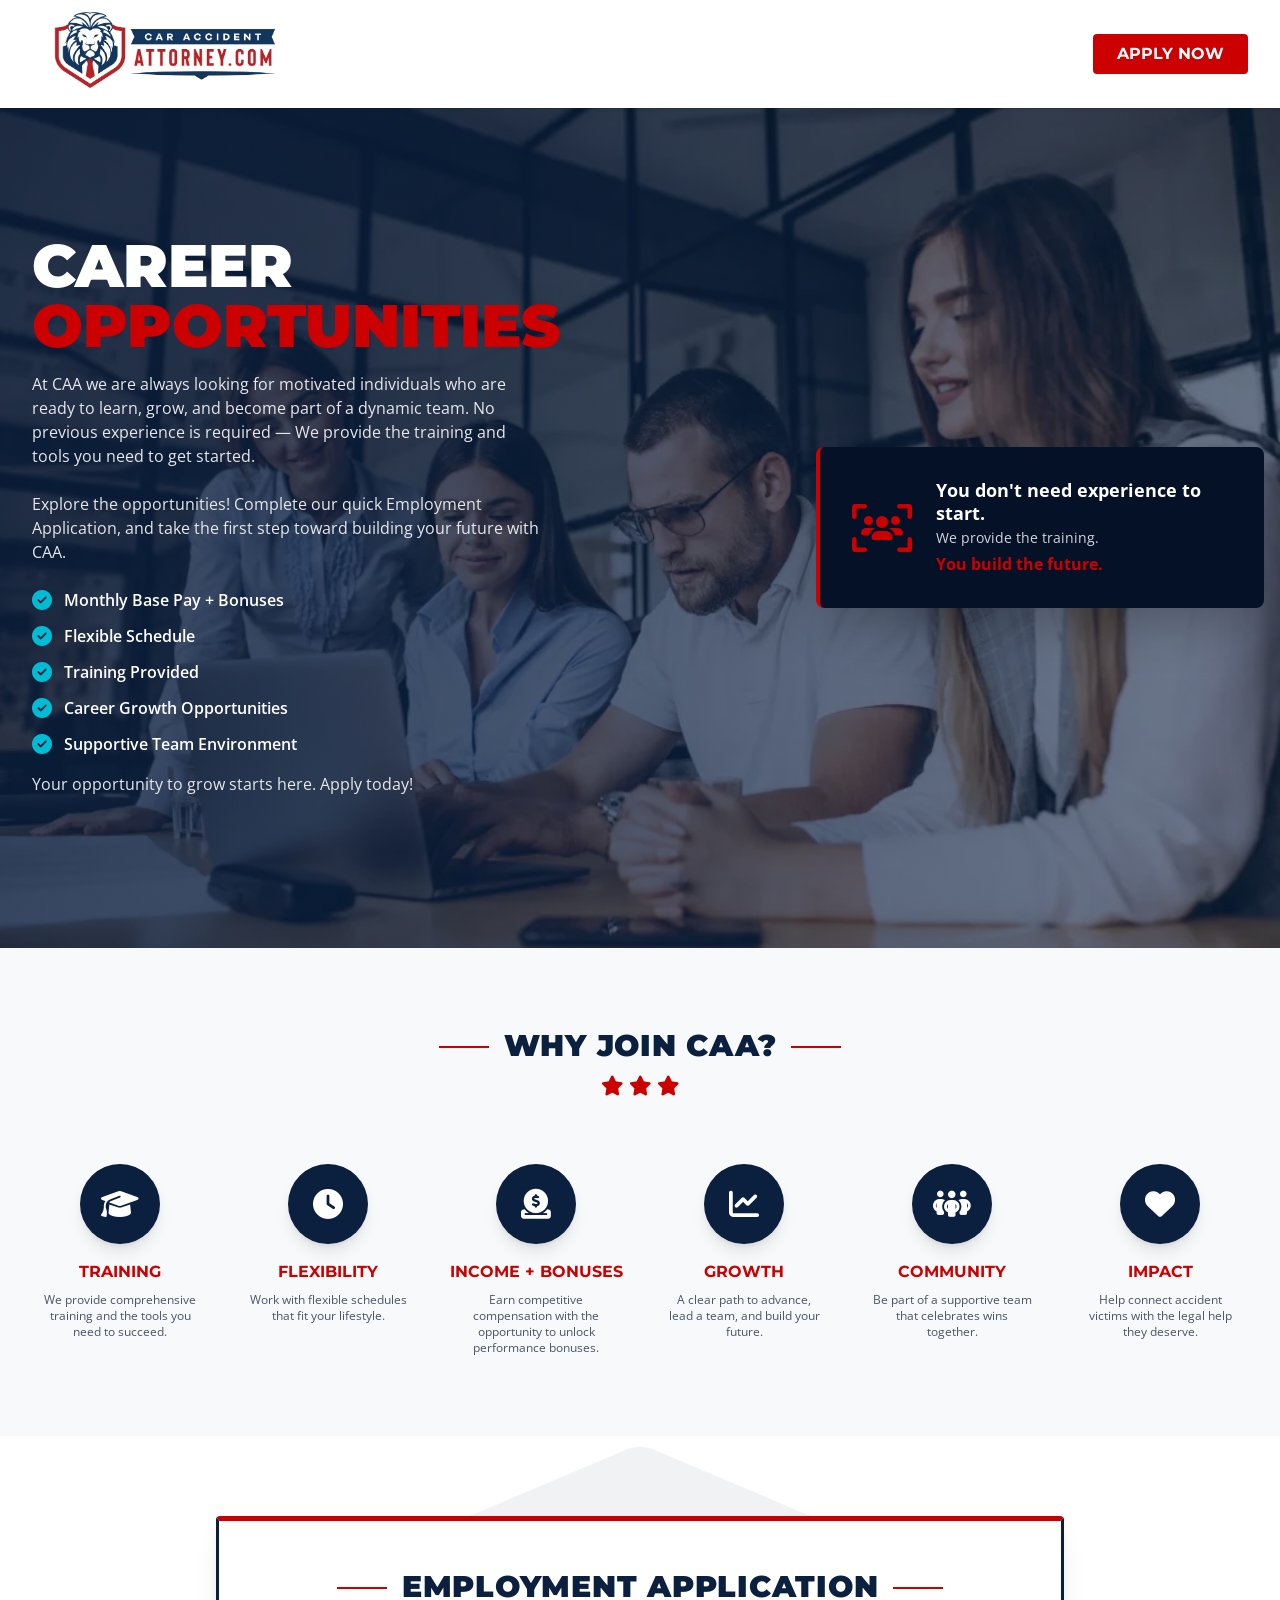
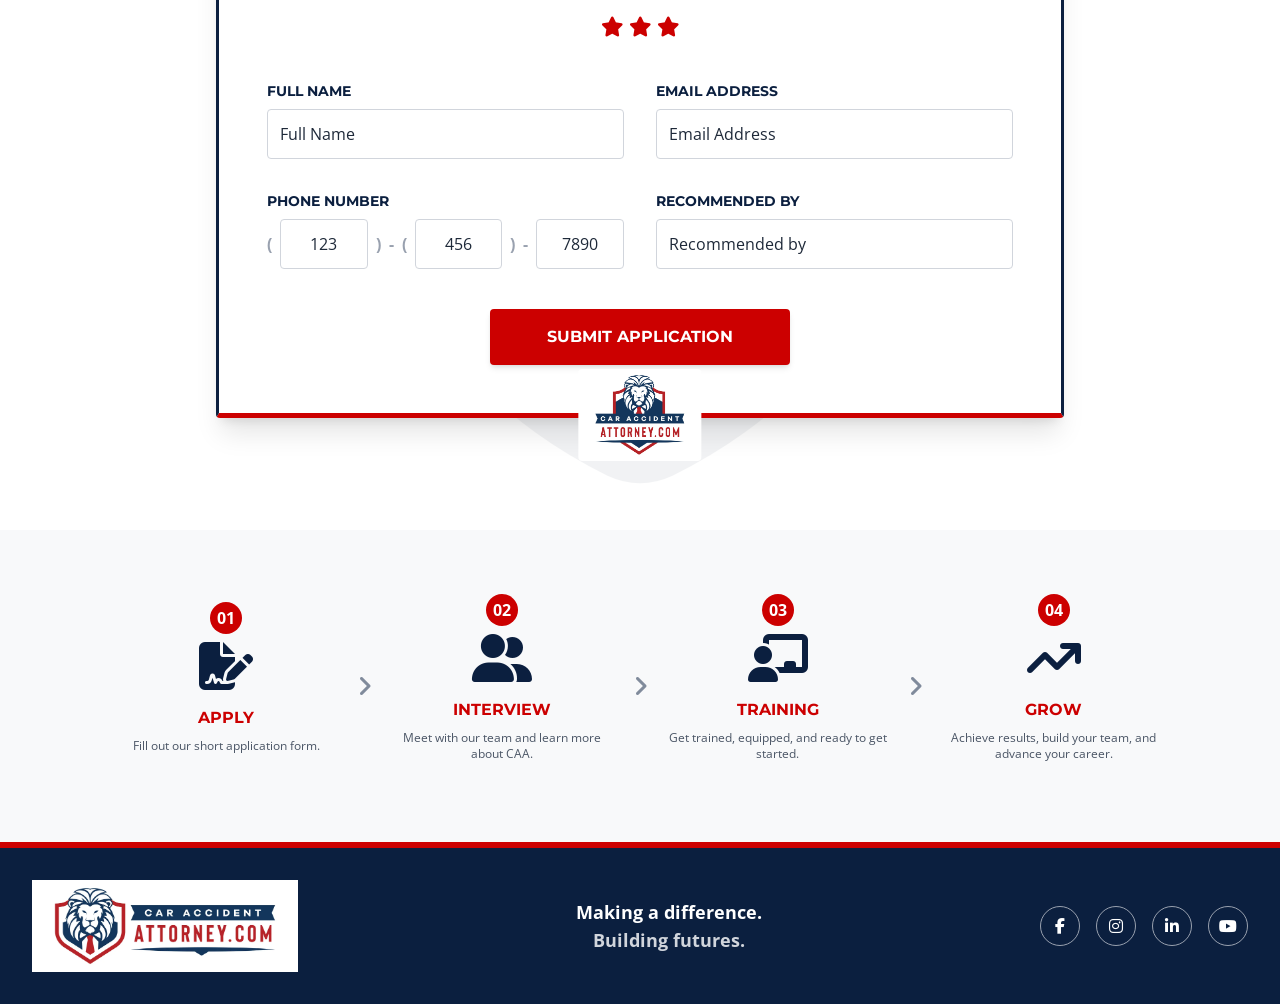
==== html/index.html @ 50479195 "Estado actual de la landing en producción Co-Authored-By: Claude Opus 5.5 <noreply@anthropic.com>" ====
<!DOCTYPE html>
<html lang="es">
<head>
            <!-- Open Graph / vista previa para WhatsApp, Facebook, LinkedIn, etc. -->
    <meta property="og:type" content="website">
    <meta property="og:url" content="https://www.joincaa.team/">
    <meta property="og:title" content="Career Opportunities - Car Accident Attorney">
    <meta property="og:description" content="Join our team! Flexible schedule, career growth, and training provided. Apply now.">

    <!-- ¡MUY IMPORTANTE! La URL de la imagen debe ser ABSOLUTA (con https://) -->
    <meta property="og:image" content="https://www.joincaa.team/assets/IMG_4141.webp">
    <meta property="og:image:width" content="1200">
    <meta property="og:image:height" content="630">

    <meta charset="UTF-8">
    <meta name="viewport" content="width=device-width, initial-scale=1.0">
    <title>Career Opportunities - Car Accident Attorney</title>
    <!-- Tailwind CSS para el diseño rápido y responsivo -->
    <link rel="stylesheet" href="./css/style.css">
    <!-- FontAwesome para los íconos -->
    <link rel="stylesheet" href="https://cdnjs.cloudflare.com/ajax/libs/font-awesome/6.4.0/css/all.min.css">
    <!-- Google Fonts: Montserrat para títulos, Open Sans para texto -->
    <link href="https://fonts.googleapis.com/css2?family=Montserrat:wght@400;700;800;900&family=Open+Sans:wght@400;600;700&display=swap" rel="stylesheet">
    
    <script>
        tailwind.config = {
            theme: {
                extend: {
                    colors: {
                        'brand-blue': '#0b1f3f',
                        'brand-red': '#cc0000',
                        'brand-cyan': '#00bcd4',
                        'brand-gray': '#f8f9fa'
                    },
                    fontFamily: {
                        'sans': ['Open Sans', 'sans-serif'],
                        'heading': ['Montserrat', 'sans-serif']
                    }
                }
            }
        }
    </script>
    <script src="js/scripts.js" defer></script>
    <style>
        /* Estilos personalizados para elementos específicos que Tailwind no cubre fácilmente */
        .title-lines {
            position: relative;
            display: inline-block;
        }
        .title-lines::before,
        .title-lines::after {
            content: "";
            position: absolute;
            top: 50%;
            width: 50px;
            height: 2px;
            background-color: #cc0000;
        }
        .title-lines::before { right: 100%; margin-right: 15px; }
        .title-lines::after { left: 100%; margin-left: 15px; }
        
        .hero-bg {
            background: linear-gradient(to right, rgba(11, 31, 63, 0.78) 20%, rgba(11, 31, 63, 0.55) 100%), url('assets/16071.webp') center/cover no-repeat;
            background-color: #0b1f3f;
            min-height: 480px;
        }
        
        .form-container {
            position: relative;
            border: 3px solid #0b1f3f;
            border-top: 5px solid #cc0000;
            border-bottom: 5px solid #cc0000;
        }
        
        .logo-shield {
            background-color: white;
            padding: 0 10px;
        }
        .logo-image {
            display: block;
            height: 92px;
            width: auto;
            max-width: 440px;
            object-fit: contain;
        }
        html {scroll-behavior: smooth;}
    </style>
</head>
<body class="font-sans text-gray-800 antialiased">

    <!-- Navegación y Encabezado -->
    <header class="bg-white shadow-sm sticky top-0 z-50">
        <div class="max-w-7xl mx-auto px-4 sm:px-6 lg:px-8 py-3 flex justify-between items-center">
            
            <!-- Logo -->
            <div class="flex items-center justify-center -mt-2">
                <img src="assets/IMG_4142.webp" alt="Logo CAA" class="logo-image" loading="lazy" decoding="async">
            </div>

            <!-- Acciones Derecha (Solo el botón de aplicar) -->
            <div class="flex items-center space-x-4">
                <a href="#apply-section" class="bg-brand-red hover:bg-red-700 text-white font-heading font-bold py-2 px-6 rounded transition">
                    APPLY NOW
                </a>
            </div>
        </div>
    </header>

    <!-- Sección Hero -->
    <section class="hero-bg text-white relative py-20 lg:py-32 overflow-hidden">
        <div class="max-w-7xl mx-auto px-4 sm:px-6 lg:px-8 relative z-10 flex flex-col lg:flex-row items-center">
            
            <!-- Contenido Izquierdo -->
            <div class="w-full lg:w-1/2 lg:pr-10">
                <h1 class="font-heading font-black text-5xl md:text-6xl uppercase leading-none mb-2">
                    Career <br>
                    <span class="text-brand-red">Opportunities</span>
                </h1>
                <p class="text-gray-200 mb-6 max-w-lg mt-4">
                    At CAA we are always looking for motivated individuals who are ready to learn, grow, and become part of a dynamic team. No previous experience is required — We provide the training and tools you need to get started.
                </p>
                <p class="text-gray-200 mb-6 max-w-lg mt-4">
                    Explore the opportunities! Complete our quick Employment Application, and take the first step toward building your future with CAA.
                </p>                
                <ul class="space-y-3 font-semibold">
                    <li class="flex items-center"><i class="fa-solid fa-circle-check text-brand-cyan mr-3 text-xl"></i> Monthly Base Pay + Bonuses</li>
                    <li class="flex items-center"><i class="fa-solid fa-circle-check text-brand-cyan mr-3 text-xl"></i> Flexible Schedule</li>
                    <li class="flex items-center"><i class="fa-solid fa-circle-check text-brand-cyan mr-3 text-xl"></i> Training Provided</li>
                    <li class="flex items-center"><i class="fa-solid fa-circle-check text-brand-cyan mr-3 text-xl"></i> Career Growth Opportunities</li>
                    <li class="flex items-center"><i class="fa-solid fa-circle-check text-brand-cyan mr-3 text-xl"></i> Supportive Team Environment</li>
                </ul>
                <p class="text-gray-200 mb-6 max-w-lg mt-4">
                    Your opportunity to grow starts here. Apply today!
                </p>                  
            </div>

            <!-- Tarjeta Flotante Derecha -->
            <div class="w-full lg:w-1/2 mt-12 lg:mt-0 flex justify-end items-end relative h-full">
                <div class="bg-[#051126] border-l-4 border-brand-red p-6 md:p-8 rounded-lg shadow-2xl flex items-center max-w-md lg:absolute lg:-bottom-20 lg:-right-4">
                    <div class="text-brand-red text-5xl mr-6">
                        <i class="fa-solid fa-users-viewfinder"></i>
                    </div>
                    <div>
                        <p class="font-bold text-lg leading-tight mb-1">You don't need experience to start.</p>
                        <p class="text-gray-300 text-sm mb-1">We provide the training.</p>
                        <p class="text-brand-red font-bold">You build the future.</p>
                    </div>
                </div>
            </div>
        </div>
    </section>

    <!-- Sección ¿Por qué unirse? -->
    <section class="py-20 bg-brand-gray">
        <div class="max-w-7xl mx-auto px-4 sm:px-6 lg:px-8">
            <div class="text-center mb-16">
                <h2 class="font-heading font-black text-3xl text-brand-blue uppercase tracking-wide title-lines inline-block">
                    WHY JOIN CAA?
                </h2>
                <div class="text-brand-red mt-2 text-xl">
                    <i class="fa-solid fa-star"></i> <i class="fa-solid fa-star"></i> <i class="fa-solid fa-star"></i>
                </div>
            </div>

            <div class="grid grid-cols-2 md:grid-cols-3 lg:grid-cols-6 gap-8 text-center">
                <!-- Beneficio 1 -->
                <div>
                    <div class="bg-brand-blue text-white w-20 h-20 rounded-full flex items-center justify-center mx-auto mb-4 text-3xl shadow-lg">
                        <i class="fa-solid fa-graduation-cap"></i>
                    </div>
                    <h3 class="font-heading font-bold text-brand-red uppercase mb-2">TRAINING</h3>
                    <p class="text-xs text-gray-600 px-2">We provide comprehensive training and the tools you need to succeed.</p>
                </div>
                <!-- Beneficio 2 -->
                <div>
                    <div class="bg-brand-blue text-white w-20 h-20 rounded-full flex items-center justify-center mx-auto mb-4 text-3xl shadow-lg">
                        <i class="fa-solid fa-clock"></i>
                    </div>
                    <h3 class="font-heading font-bold text-brand-red uppercase mb-2">FLEXIBILITY</h3>
                    <p class="text-xs text-gray-600 px-2">Work with flexible schedules that fit your lifestyle.</p>
                </div>
                <!-- Beneficio 3 -->
                <div>
                    <div class="bg-brand-blue text-white w-20 h-20 rounded-full flex items-center justify-center mx-auto mb-4 text-3xl shadow-lg">
                        <i class="fa-solid fa-circle-dollar-to-slot"></i>
                    </div>
                    <h3 class="font-heading font-bold text-brand-red uppercase mb-2">INCOME + BONUSES</h3>
                    <p class="text-xs text-gray-600 px-2">Earn competitive compensation with the opportunity to unlock performance bonuses.</p>
                </div>
                <!-- Beneficio 4 -->
                <div>
                    <div class="bg-brand-blue text-white w-20 h-20 rounded-full flex items-center justify-center mx-auto mb-4 text-3xl shadow-lg">
                        <i class="fa-solid fa-chart-line"></i>
                    </div>
                    <h3 class="font-heading font-bold text-brand-red uppercase mb-2">GROWTH</h3>
                    <p class="text-xs text-gray-600 px-2">A clear path to advance, lead a team, and build your future.</p>
                </div>
                <!-- Beneficio 5 -->
                <div>
                    <div class="bg-brand-blue text-white w-20 h-20 rounded-full flex items-center justify-center mx-auto mb-4 text-3xl shadow-lg">
                        <i class="fa-solid fa-people-group"></i>
                    </div>
                    <h3 class="font-heading font-bold text-brand-red uppercase mb-2">COMMUNITY</h3>
                    <p class="text-xs text-gray-600 px-2">Be part of a supportive team that celebrates wins together.</p>
                </div>
                <!-- Beneficio 6 -->
                <div>
                    <div class="bg-brand-blue text-white w-20 h-20 rounded-full flex items-center justify-center mx-auto mb-4 text-3xl shadow-lg">
                        <i class="fa-solid fa-heart"></i>
                    </div>
                    <h3 class="font-heading font-bold text-brand-red uppercase mb-2">IMPACT</h3>
                    <p class="text-xs text-gray-600 px-2">Help connect accident victims with the legal help they deserve.</p>
                </div>
            </div>
        </div>
    </section>

    <!-- Sección Formulario de Aplicación -->
    <section id="apply-section" class="py-20 relative bg-white overflow-hidden">
        <!-- Marca de agua de fondo (decorativa) -->
        <div class="absolute inset-0 opacity-5 pointer-events-none flex justify-center items-center">
            <i class="fa-solid fa-shield-cat text-[40rem] text-brand-blue"></i>
        </div>

        <div class="max-w-4xl mx-auto px-4 sm:px-6 relative z-10">
            <div class="form-container bg-white p-8 md:p-12 shadow-xl rounded-sm">
                
                <div class="text-center mb-10">
                    <h2 class="font-heading font-black text-2xl md:text-3xl text-brand-blue uppercase tracking-wide title-lines inline-block">
                        EMPLOYMENT APPLICATION
                    </h2>
                    <div class="text-brand-red mt-2 text-xl">
                        <i class="fa-solid fa-star"></i> <i class="fa-solid fa-star"></i> <i class="fa-solid fa-star"></i>
                    </div>
                </div>

                <form>
                    <div class="grid grid-cols-1 md:grid-cols-2 gap-8">
                        <!-- Nombre Completo -->
                        <div>
                            <label class="block font-heading font-bold text-brand-blue uppercase text-sm mb-2">FULL NAME</label>
                            <input type="text" placeholder="Full Name" class="w-full border border-gray-300 rounded p-3 focus:outline-none focus:border-brand-blue transition">
                        </div>
                        
                        <!-- Correo Electrónico -->
                        <div>
                            <label class="block font-heading font-bold text-brand-blue uppercase text-sm mb-2">EMAIL ADDRESS</label>
                            <input type="email" placeholder="Email Address" class="w-full border border-gray-300 rounded p-3 focus:outline-none focus:border-brand-blue transition">
                        </div>

                        <!-- Número de Teléfono (Diseño dividido) -->
                        <div>
                            <label class="block font-heading font-bold text-brand-blue uppercase text-sm mb-2">PHONE NUMBER</label>
                            <div class="flex items-center space-x-2">
                                <span class="text-gray-400 font-bold">(</span>
                                <input type="text" placeholder="123" maxlength="3" class="w-full text-center border border-gray-300 rounded p-3 focus:outline-none focus:border-brand-blue transition">
                                <span class="text-gray-400 font-bold">)</span>
                                <span class="text-gray-400 font-bold">-</span>
                                <span class="text-gray-400 font-bold">(</span>
                                <input type="text" placeholder="456" maxlength="3" class="w-full text-center border border-gray-300 rounded p-3 focus:outline-none focus:border-brand-blue transition">
                                <span class="text-gray-400 font-bold">)</span>
                                <span class="text-gray-400 font-bold">-</span>
                                <input type="text" placeholder="7890" maxlength="4" class="w-full text-center border border-gray-300 rounded p-3 focus:outline-none focus:border-brand-blue transition">
                            </div>
                        </div>

                        <!-- Recomendado Por -->
                        <div>
                            <label class="block font-heading font-bold text-brand-blue uppercase text-sm mb-2">RECOMMENDED BY</label>
                            <input type="text" placeholder="Recommended by" class="w-full border border-gray-300 rounded p-3 focus:outline-none focus:border-brand-blue transition">
                        </div>
                    </div>

                    <div class="mt-10 flex justify-center">
                        <button type="submit" class="bg-brand-red hover:bg-red-700 text-white font-heading font-bold uppercase py-4 px-12 rounded w-full md:w-auto min-w-[300px] transition shadow-md">
                            SUBMIT APPLICATION
                        </button>
                    </div>
                </form>

                <!-- Logo inferior superpuesto al borde -->
                <div class="absolute left-1/2 transform -translate-x-1/2 -bottom-12 logo-shield flex flex-col items-center bg-white px-3 py-2 rounded">
                    <img src="assets/IMG_4141.webp" alt="Logo CAA" class="logo-image" loading="lazy" decoding="async">
                </div>
            </div>
        </div>
    </section>

    <!-- Sección de Proceso (Pasos) -->
    <section class="py-20 mt-8 bg-brand-gray">
        <div class="max-w-6xl mx-auto px-4 sm:px-6 lg:px-8">
            <div class="flex flex-col md:flex-row justify-between items-start md:items-center space-y-12 md:space-y-0 text-center">
                
                <!-- Paso 1 -->
                <div class="flex-1 relative px-4">
                    <div class="bg-brand-red text-white w-8 h-8 rounded-full flex items-center justify-center font-bold mx-auto absolute -top-4 left-1/2 transform -translate-x-1/2 z-10">01</div>
                    <div class="text-brand-blue text-5xl mb-4 mt-6">
                        <i class="fa-solid fa-file-signature"></i>
                    </div>
                    <h3 class="font-heading font-bold text-brand-red uppercase mb-2">APPLY</h3>
                    <p class="text-xs text-gray-600">Fill out our short application form.</p>
                </div>

                <!-- Flecha -->
                <div class="hidden md:block text-brand-blue opacity-50 text-2xl">
                    <i class="fa-solid fa-angle-right"></i>
                </div>

                <!-- Paso 2 -->
                <div class="flex-1 relative px-4">
                    <div class="bg-brand-red text-white w-8 h-8 rounded-full flex items-center justify-center font-bold mx-auto absolute -top-4 left-1/2 transform -translate-x-1/2 z-10">02</div>
                    <div class="text-brand-blue text-5xl mb-4 mt-6">
                        <i class="fa-solid fa-user-group"></i>
                    </div>
                    <h3 class="font-heading font-bold text-brand-red uppercase mb-2">INTERVIEW</h3>
                    <p class="text-xs text-gray-600">Meet with our team and learn more about CAA.</p>
                </div>

                <!-- Flecha -->
                <div class="hidden md:block text-brand-blue opacity-50 text-2xl">
                    <i class="fa-solid fa-angle-right"></i>
                </div>

                <!-- Paso 3 -->
                <div class="flex-1 relative px-4">
                    <div class="bg-brand-red text-white w-8 h-8 rounded-full flex items-center justify-center font-bold mx-auto absolute -top-4 left-1/2 transform -translate-x-1/2 z-10">03</div>
                    <div class="text-brand-blue text-5xl mb-4 mt-6">
                        <i class="fa-solid fa-chalkboard-user"></i>
                    </div>
                    <h3 class="font-heading font-bold text-brand-red uppercase mb-2">TRAINING</h3>
                    <p class="text-xs text-gray-600">Get trained, equipped, and ready to get started.</p>
                </div>

                <!-- Flecha -->
                <div class="hidden md:block text-brand-blue opacity-50 text-2xl">
                    <i class="fa-solid fa-angle-right"></i>
                </div>

                <!-- Paso 4 -->
                <div class="flex-1 relative px-4">
                    <div class="bg-brand-red text-white w-8 h-8 rounded-full flex items-center justify-center font-bold mx-auto absolute -top-4 left-1/2 transform -translate-x-1/2 z-10">04</div>
                    <div class="text-brand-blue text-5xl mb-4 mt-6">
                        <i class="fa-solid fa-arrow-trend-up"></i>
                    </div>
                    <h3 class="font-heading font-bold text-brand-red uppercase mb-2">GROW</h3>
                    <p class="text-xs text-gray-600">Achieve results, build your team, and advance your career.</p>
                </div>

            </div>
        </div>
    </section>

    <!-- Pie de Página (Footer) -->
    <footer class="bg-brand-blue text-white py-8 px-4 sm:px-6 lg:px-8 border-t-[6px] border-brand-red">
        <div class="max-w-7xl mx-auto flex flex-col md:flex-row justify-between items-center space-y-6 md:space-y-0">
            
            <!-- Logo Blanco/Rojo -->
            <div class="flex items-center space-x-3">
                <img src="assets/IMG_4142.webp" alt="Logo CAA" class="logo-image" loading="lazy" decoding="async">
            </div>

            <!-- Lema -->
            <div class="text-center">
                <p class="font-bold text-lg">Making a difference.</p>
                <p class="font-bold text-lg text-gray-300">Building futures.</p>
            </div>

            <!-- Redes Sociales -->
            <div class="flex space-x-4">
                <a href="#" class="w-10 h-10 rounded-full border border-gray-400 flex items-center justify-center hover:bg-brand-red hover:border-brand-red transition">
                    <i class="fa-brands fa-facebook-f"></i>
                </a>
                <a href="#" class="w-10 h-10 rounded-full border border-gray-400 flex items-center justify-center hover:bg-brand-red hover:border-brand-red transition">
                    <i class="fa-brands fa-instagram"></i>
                </a>
                <a href="#" class="w-10 h-10 rounded-full border border-gray-400 flex items-center justify-center hover:bg-brand-red hover:border-brand-red transition">
                    <i class="fa-brands fa-linkedin-in"></i>
                </a>
                <a href="#" class="w-10 h-10 rounded-full border border-gray-400 flex items-center justify-center hover:bg-brand-red hover:border-brand-red transition">
                    <i class="fa-brands fa-youtube"></i>
                </a>
            </div>

        </div>
    </footer>

</body>
</html>
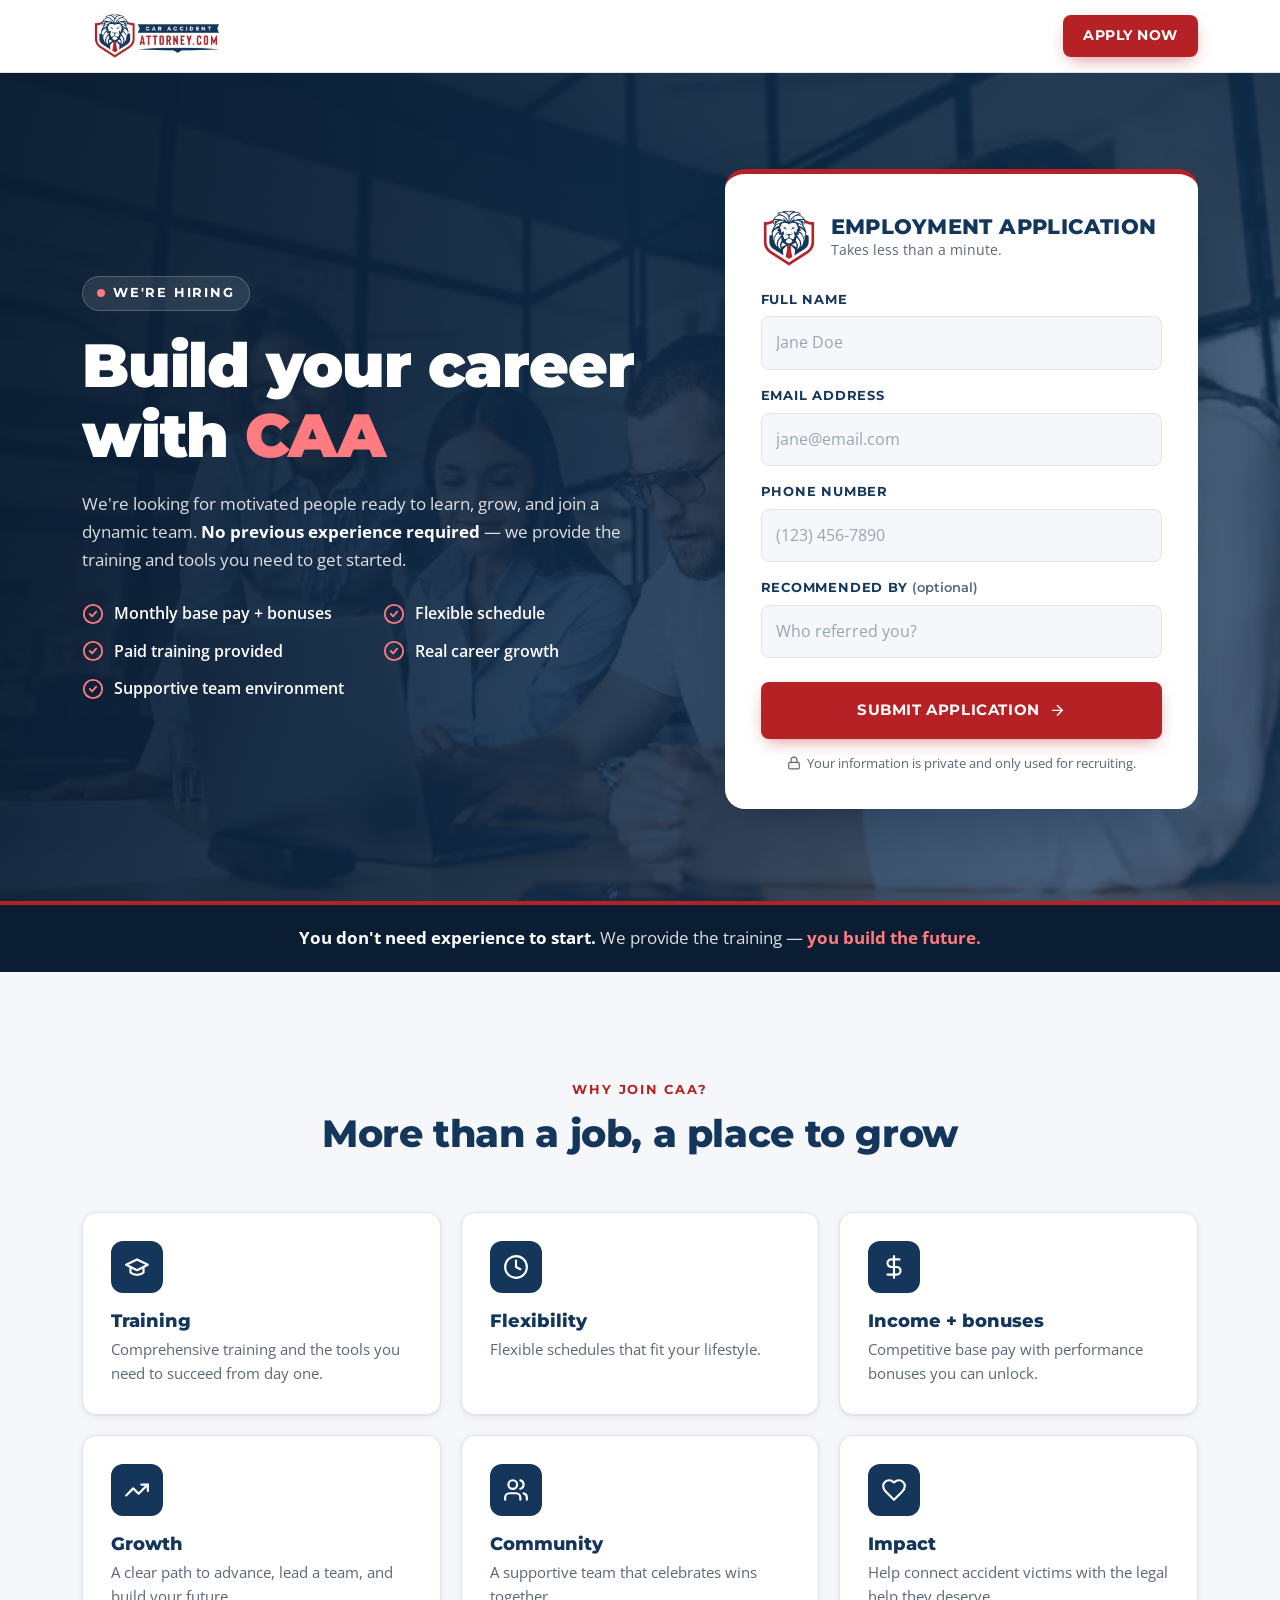
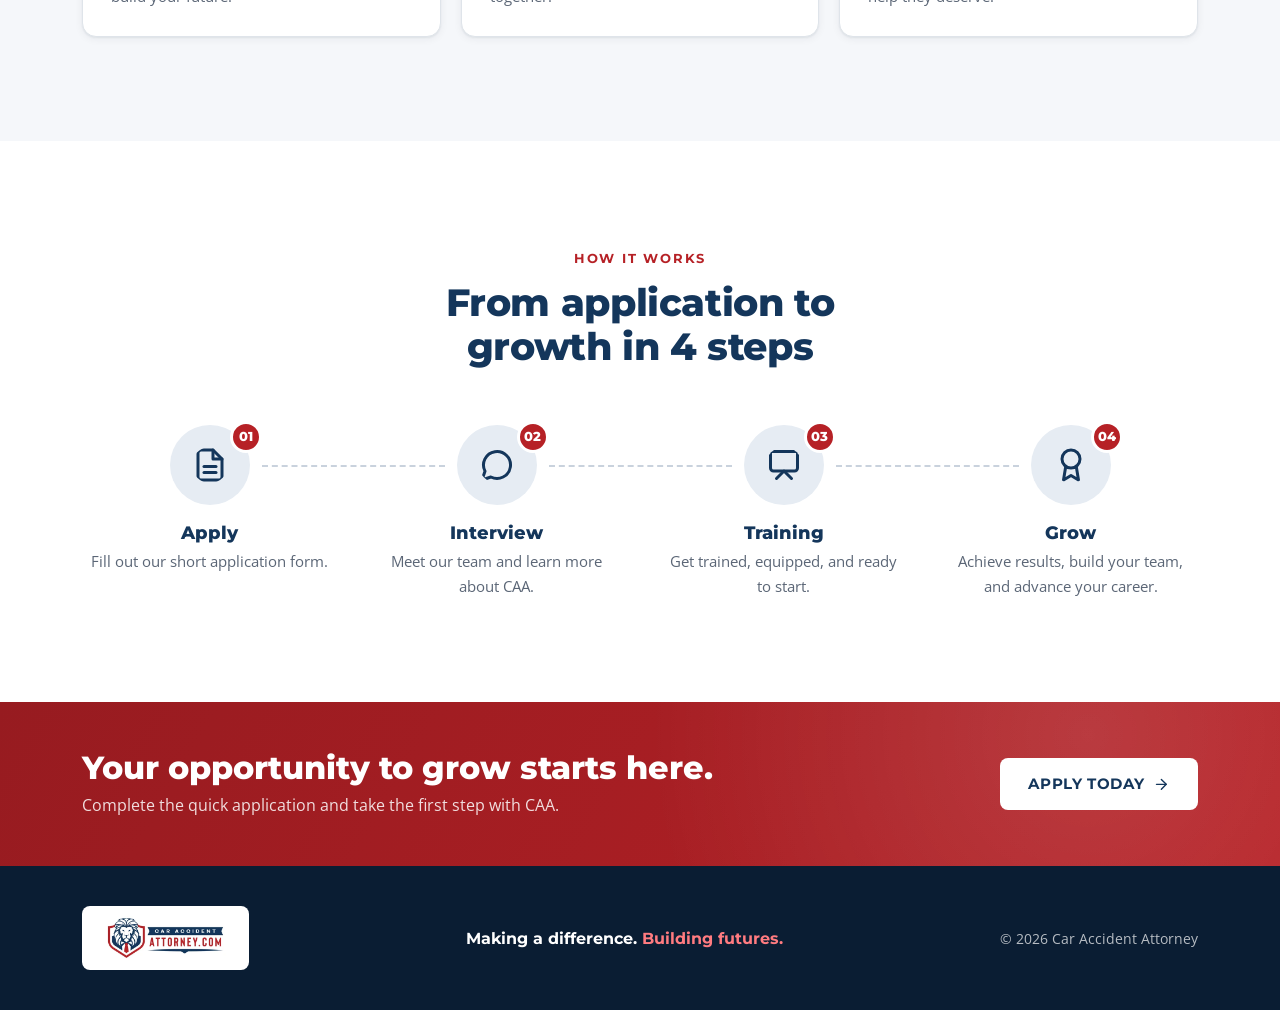
==== commit 08357017: "Rediseño de la landing: formulario en el hero, CSS propio y optimización - Reemplaza el Tailwind com" ====
--- a/html/index.html
+++ b/html/index.html
@@ -1,389 +1,255 @@
-
 <!DOCTYPE html>
-<html lang="es">
+<html lang="en">
 <head>
-            <!-- Open Graph / vista previa para WhatsApp, Facebook, LinkedIn, etc. -->
-    <meta property="og:type" content="website">
-    <meta property="og:url" content="https://www.joincaa.team/">
-    <meta property="og:title" content="Career Opportunities - Car Accident Attorney">
-    <meta property="og:description" content="Join our team! Flexible schedule, career growth, and training provided. Apply now.">
-
-    <!-- ¡MUY IMPORTANTE! La URL de la imagen debe ser ABSOLUTA (con https://) -->
-    <meta property="og:image" content="https://www.joincaa.team/assets/IMG_4141.webp">
-    <meta property="og:image:width" content="1200">
-    <meta property="og:image:height" content="630">
-
-    <meta charset="UTF-8">
-    <meta name="viewport" content="width=device-width, initial-scale=1.0">
-    <title>Career Opportunities - Car Accident Attorney</title>
-    <!-- Tailwind CSS para el diseño rápido y responsivo -->
-    <link rel="stylesheet" href="./css/style.css">
-    <!-- FontAwesome para los íconos -->
-    <link rel="stylesheet" href="https://cdnjs.cloudflare.com/ajax/libs/font-awesome/6.4.0/css/all.min.css">
-    <!-- Google Fonts: Montserrat para títulos, Open Sans para texto -->
-    <link href="https://fonts.googleapis.com/css2?family=Montserrat:wght@400;700;800;900&family=Open+Sans:wght@400;600;700&display=swap" rel="stylesheet">
-    
-    <script>
-        tailwind.config = {
-            theme: {
-                extend: {
-                    colors: {
-                        'brand-blue': '#0b1f3f',
-                        'brand-red': '#cc0000',
-                        'brand-cyan': '#00bcd4',
-                        'brand-gray': '#f8f9fa'
-                    },
-                    fontFamily: {
-                        'sans': ['Open Sans', 'sans-serif'],
-                        'heading': ['Montserrat', 'sans-serif']
-                    }
-                }
-            }
-        }
-    </script>
-    <script src="js/scripts.js" defer></script>
-    <style>
-        /* Estilos personalizados para elementos específicos que Tailwind no cubre fácilmente */
-        .title-lines {
-            position: relative;
-            display: inline-block;
-        }
-        .title-lines::before,
-        .title-lines::after {
-            content: "";
-            position: absolute;
-            top: 50%;
-            width: 50px;
-            height: 2px;
-            background-color: #cc0000;
-        }
-        .title-lines::before { right: 100%; margin-right: 15px; }
-        .title-lines::after { left: 100%; margin-left: 15px; }
-        
-        .hero-bg {
-            background: linear-gradient(to right, rgba(11, 31, 63, 0.78) 20%, rgba(11, 31, 63, 0.55) 100%), url('assets/16071.webp') center/cover no-repeat;
-            background-color: #0b1f3f;
-            min-height: 480px;
-        }
-        
-        .form-container {
-            position: relative;
-            border: 3px solid #0b1f3f;
-            border-top: 5px solid #cc0000;
-            border-bottom: 5px solid #cc0000;
-        }
-        
-        .logo-shield {
-            background-color: white;
-            padding: 0 10px;
-        }
-        .logo-image {
-            display: block;
-            height: 92px;
-            width: auto;
-            max-width: 440px;
-            object-fit: contain;
-        }
-        html {scroll-behavior: smooth;}
-    </style>
+  <meta charset="UTF-8">
+  <meta name="viewport" content="width=device-width, initial-scale=1">
+  <title>Careers at CAA — Join the Car Accident Attorney Team</title>
+  <meta name="description" content="Join CAA. Monthly base pay plus bonuses, flexible schedule and full training — no previous experience required. Apply in under a minute.">
+  <meta name="theme-color" content="#14365b">
+  <link rel="canonical" href="https://www.joincaa.team/">
+
+  <!-- Open Graph / social preview -->
+  <meta property="og:type" content="website">
+  <meta property="og:url" content="https://www.joincaa.team/">
+  <meta property="og:title" content="Career Opportunities — Car Accident Attorney">
+  <meta property="og:description" content="Join our team! Flexible schedule, career growth, and training provided. Apply now.">
+  <meta property="og:image" content="https://www.joincaa.team/assets/og-image.jpg">
+  <meta property="og:image:width" content="1200">
+  <meta property="og:image:height" content="630">
+  <meta name="twitter:card" content="summary_large_image">
+
+  <link rel="icon" type="image/png" href="assets/favicon.png">
+  <link rel="apple-touch-icon" href="assets/apple-touch-icon.png">
+
+  <link rel="preconnect" href="https://fonts.googleapis.com">
+  <link rel="preconnect" href="https://fonts.gstatic.com" crossorigin>
+  <link rel="stylesheet" href="https://fonts.googleapis.com/css2?family=Montserrat:wght@600;700;800;900&family=Open+Sans:wght@400;600;700&display=swap">
+  <link rel="preload" as="image" href="assets/16071.webp" fetchpriority="high">
+  <link rel="stylesheet" href="css/style.css">
+  <script src="js/scripts.js" defer></script>
 </head>
-<body class="font-sans text-gray-800 antialiased">
-
-    <!-- Navegación y Encabezado -->
-    <header class="bg-white shadow-sm sticky top-0 z-50">
-        <div class="max-w-7xl mx-auto px-4 sm:px-6 lg:px-8 py-3 flex justify-between items-center">
-            
-            <!-- Logo -->
-            <div class="flex items-center justify-center -mt-2">
-                <img src="assets/IMG_4142.webp" alt="Logo CAA" class="logo-image" loading="lazy" decoding="async">
-            </div>
-
-            <!-- Acciones Derecha (Solo el botón de aplicar) -->
-            <div class="flex items-center space-x-4">
-                <a href="#apply-section" class="bg-brand-red hover:bg-red-700 text-white font-heading font-bold py-2 px-6 rounded transition">
-                    APPLY NOW
-                </a>
-            </div>
-        </div>
-    </header>
-
-    <!-- Sección Hero -->
-    <section class="hero-bg text-white relative py-20 lg:py-32 overflow-hidden">
-        <div class="max-w-7xl mx-auto px-4 sm:px-6 lg:px-8 relative z-10 flex flex-col lg:flex-row items-center">
-            
-            <!-- Contenido Izquierdo -->
-            <div class="w-full lg:w-1/2 lg:pr-10">
-                <h1 class="font-heading font-black text-5xl md:text-6xl uppercase leading-none mb-2">
-                    Career <br>
-                    <span class="text-brand-red">Opportunities</span>
-                </h1>
-                <p class="text-gray-200 mb-6 max-w-lg mt-4">
-                    At CAA we are always looking for motivated individuals who are ready to learn, grow, and become part of a dynamic team. No previous experience is required — We provide the training and tools you need to get started.
-                </p>
-                <p class="text-gray-200 mb-6 max-w-lg mt-4">
-                    Explore the opportunities! Complete our quick Employment Application, and take the first step toward building your future with CAA.
-                </p>                
-                <ul class="space-y-3 font-semibold">
-                    <li class="flex items-center"><i class="fa-solid fa-circle-check text-brand-cyan mr-3 text-xl"></i> Monthly Base Pay + Bonuses</li>
-                    <li class="flex items-center"><i class="fa-solid fa-circle-check text-brand-cyan mr-3 text-xl"></i> Flexible Schedule</li>
-                    <li class="flex items-center"><i class="fa-solid fa-circle-check text-brand-cyan mr-3 text-xl"></i> Training Provided</li>
-                    <li class="flex items-center"><i class="fa-solid fa-circle-check text-brand-cyan mr-3 text-xl"></i> Career Growth Opportunities</li>
-                    <li class="flex items-center"><i class="fa-solid fa-circle-check text-brand-cyan mr-3 text-xl"></i> Supportive Team Environment</li>
-                </ul>
-                <p class="text-gray-200 mb-6 max-w-lg mt-4">
-                    Your opportunity to grow starts here. Apply today!
-                </p>                  
-            </div>
-
-            <!-- Tarjeta Flotante Derecha -->
-            <div class="w-full lg:w-1/2 mt-12 lg:mt-0 flex justify-end items-end relative h-full">
-                <div class="bg-[#051126] border-l-4 border-brand-red p-6 md:p-8 rounded-lg shadow-2xl flex items-center max-w-md lg:absolute lg:-bottom-20 lg:-right-4">
-                    <div class="text-brand-red text-5xl mr-6">
-                        <i class="fa-solid fa-users-viewfinder"></i>
-                    </div>
-                    <div>
-                        <p class="font-bold text-lg leading-tight mb-1">You don't need experience to start.</p>
-                        <p class="text-gray-300 text-sm mb-1">We provide the training.</p>
-                        <p class="text-brand-red font-bold">You build the future.</p>
-                    </div>
-                </div>
-            </div>
-        </div>
-    </section>
-
-    <!-- Sección ¿Por qué unirse? -->
-    <section class="py-20 bg-brand-gray">
-        <div class="max-w-7xl mx-auto px-4 sm:px-6 lg:px-8">
-            <div class="text-center mb-16">
-                <h2 class="font-heading font-black text-3xl text-brand-blue uppercase tracking-wide title-lines inline-block">
-                    WHY JOIN CAA?
-                </h2>
-                <div class="text-brand-red mt-2 text-xl">
-                    <i class="fa-solid fa-star"></i> <i class="fa-solid fa-star"></i> <i class="fa-solid fa-star"></i>
-                </div>
-            </div>
-
-            <div class="grid grid-cols-2 md:grid-cols-3 lg:grid-cols-6 gap-8 text-center">
-                <!-- Beneficio 1 -->
-                <div>
-                    <div class="bg-brand-blue text-white w-20 h-20 rounded-full flex items-center justify-center mx-auto mb-4 text-3xl shadow-lg">
-                        <i class="fa-solid fa-graduation-cap"></i>
-                    </div>
-                    <h3 class="font-heading font-bold text-brand-red uppercase mb-2">TRAINING</h3>
-                    <p class="text-xs text-gray-600 px-2">We provide comprehensive training and the tools you need to succeed.</p>
-                </div>
-                <!-- Beneficio 2 -->
-                <div>
-                    <div class="bg-brand-blue text-white w-20 h-20 rounded-full flex items-center justify-center mx-auto mb-4 text-3xl shadow-lg">
-                        <i class="fa-solid fa-clock"></i>
-                    </div>
-                    <h3 class="font-heading font-bold text-brand-red uppercase mb-2">FLEXIBILITY</h3>
-                    <p class="text-xs text-gray-600 px-2">Work with flexible schedules that fit your lifestyle.</p>
-                </div>
-                <!-- Beneficio 3 -->
-                <div>
-                    <div class="bg-brand-blue text-white w-20 h-20 rounded-full flex items-center justify-center mx-auto mb-4 text-3xl shadow-lg">
-                        <i class="fa-solid fa-circle-dollar-to-slot"></i>
-                    </div>
-                    <h3 class="font-heading font-bold text-brand-red uppercase mb-2">INCOME + BONUSES</h3>
-                    <p class="text-xs text-gray-600 px-2">Earn competitive compensation with the opportunity to unlock performance bonuses.</p>
-                </div>
-                <!-- Beneficio 4 -->
-                <div>
-                    <div class="bg-brand-blue text-white w-20 h-20 rounded-full flex items-center justify-center mx-auto mb-4 text-3xl shadow-lg">
-                        <i class="fa-solid fa-chart-line"></i>
-                    </div>
-                    <h3 class="font-heading font-bold text-brand-red uppercase mb-2">GROWTH</h3>
-                    <p class="text-xs text-gray-600 px-2">A clear path to advance, lead a team, and build your future.</p>
-                </div>
-                <!-- Beneficio 5 -->
-                <div>
-                    <div class="bg-brand-blue text-white w-20 h-20 rounded-full flex items-center justify-center mx-auto mb-4 text-3xl shadow-lg">
-                        <i class="fa-solid fa-people-group"></i>
-                    </div>
-                    <h3 class="font-heading font-bold text-brand-red uppercase mb-2">COMMUNITY</h3>
-                    <p class="text-xs text-gray-600 px-2">Be part of a supportive team that celebrates wins together.</p>
-                </div>
-                <!-- Beneficio 6 -->
-                <div>
-                    <div class="bg-brand-blue text-white w-20 h-20 rounded-full flex items-center justify-center mx-auto mb-4 text-3xl shadow-lg">
-                        <i class="fa-solid fa-heart"></i>
-                    </div>
-                    <h3 class="font-heading font-bold text-brand-red uppercase mb-2">IMPACT</h3>
-                    <p class="text-xs text-gray-600 px-2">Help connect accident victims with the legal help they deserve.</p>
-                </div>
-            </div>
-        </div>
-    </section>
-
-    <!-- Sección Formulario de Aplicación -->
-    <section id="apply-section" class="py-20 relative bg-white overflow-hidden">
-        <!-- Marca de agua de fondo (decorativa) -->
-        <div class="absolute inset-0 opacity-5 pointer-events-none flex justify-center items-center">
-            <i class="fa-solid fa-shield-cat text-[40rem] text-brand-blue"></i>
-        </div>
-
-        <div class="max-w-4xl mx-auto px-4 sm:px-6 relative z-10">
-            <div class="form-container bg-white p-8 md:p-12 shadow-xl rounded-sm">
-                
-                <div class="text-center mb-10">
-                    <h2 class="font-heading font-black text-2xl md:text-3xl text-brand-blue uppercase tracking-wide title-lines inline-block">
-                        EMPLOYMENT APPLICATION
-                    </h2>
-                    <div class="text-brand-red mt-2 text-xl">
-                        <i class="fa-solid fa-star"></i> <i class="fa-solid fa-star"></i> <i class="fa-solid fa-star"></i>
-                    </div>
-                </div>
-
-                <form>
-                    <div class="grid grid-cols-1 md:grid-cols-2 gap-8">
-                        <!-- Nombre Completo -->
-                        <div>
-                            <label class="block font-heading font-bold text-brand-blue uppercase text-sm mb-2">FULL NAME</label>
-                            <input type="text" placeholder="Full Name" class="w-full border border-gray-300 rounded p-3 focus:outline-none focus:border-brand-blue transition">
-                        </div>
-                        
-                        <!-- Correo Electrónico -->
-                        <div>
-                            <label class="block font-heading font-bold text-brand-blue uppercase text-sm mb-2">EMAIL ADDRESS</label>
-                            <input type="email" placeholder="Email Address" class="w-full border border-gray-300 rounded p-3 focus:outline-none focus:border-brand-blue transition">
-                        </div>
-
-                        <!-- Número de Teléfono (Diseño dividido) -->
-                        <div>
-                            <label class="block font-heading font-bold text-brand-blue uppercase text-sm mb-2">PHONE NUMBER</label>
-                            <div class="flex items-center space-x-2">
-                                <span class="text-gray-400 font-bold">(</span>
-                                <input type="text" placeholder="123" maxlength="3" class="w-full text-center border border-gray-300 rounded p-3 focus:outline-none focus:border-brand-blue transition">
-                                <span class="text-gray-400 font-bold">)</span>
-                                <span class="text-gray-400 font-bold">-</span>
-                                <span class="text-gray-400 font-bold">(</span>
-                                <input type="text" placeholder="456" maxlength="3" class="w-full text-center border border-gray-300 rounded p-3 focus:outline-none focus:border-brand-blue transition">
-                                <span class="text-gray-400 font-bold">)</span>
-                                <span class="text-gray-400 font-bold">-</span>
-                                <input type="text" placeholder="7890" maxlength="4" class="w-full text-center border border-gray-300 rounded p-3 focus:outline-none focus:border-brand-blue transition">
-                            </div>
-                        </div>
-
-                        <!-- Recomendado Por -->
-                        <div>
-                            <label class="block font-heading font-bold text-brand-blue uppercase text-sm mb-2">RECOMMENDED BY</label>
-                            <input type="text" placeholder="Recommended by" class="w-full border border-gray-300 rounded p-3 focus:outline-none focus:border-brand-blue transition">
-                        </div>
-                    </div>
-
-                    <div class="mt-10 flex justify-center">
-                        <button type="submit" class="bg-brand-red hover:bg-red-700 text-white font-heading font-bold uppercase py-4 px-12 rounded w-full md:w-auto min-w-[300px] transition shadow-md">
-                            SUBMIT APPLICATION
-                        </button>
-                    </div>
-                </form>
-
-                <!-- Logo inferior superpuesto al borde -->
-                <div class="absolute left-1/2 transform -translate-x-1/2 -bottom-12 logo-shield flex flex-col items-center bg-white px-3 py-2 rounded">
-                    <img src="assets/IMG_4141.webp" alt="Logo CAA" class="logo-image" loading="lazy" decoding="async">
-                </div>
-            </div>
-        </div>
-    </section>
-
-    <!-- Sección de Proceso (Pasos) -->
-    <section class="py-20 mt-8 bg-brand-gray">
-        <div class="max-w-6xl mx-auto px-4 sm:px-6 lg:px-8">
-            <div class="flex flex-col md:flex-row justify-between items-start md:items-center space-y-12 md:space-y-0 text-center">
-                
-                <!-- Paso 1 -->
-                <div class="flex-1 relative px-4">
-                    <div class="bg-brand-red text-white w-8 h-8 rounded-full flex items-center justify-center font-bold mx-auto absolute -top-4 left-1/2 transform -translate-x-1/2 z-10">01</div>
-                    <div class="text-brand-blue text-5xl mb-4 mt-6">
-                        <i class="fa-solid fa-file-signature"></i>
-                    </div>
-                    <h3 class="font-heading font-bold text-brand-red uppercase mb-2">APPLY</h3>
-                    <p class="text-xs text-gray-600">Fill out our short application form.</p>
-                </div>
-
-                <!-- Flecha -->
-                <div class="hidden md:block text-brand-blue opacity-50 text-2xl">
-                    <i class="fa-solid fa-angle-right"></i>
-                </div>
-
-                <!-- Paso 2 -->
-                <div class="flex-1 relative px-4">
-                    <div class="bg-brand-red text-white w-8 h-8 rounded-full flex items-center justify-center font-bold mx-auto absolute -top-4 left-1/2 transform -translate-x-1/2 z-10">02</div>
-                    <div class="text-brand-blue text-5xl mb-4 mt-6">
-                        <i class="fa-solid fa-user-group"></i>
-                    </div>
-                    <h3 class="font-heading font-bold text-brand-red uppercase mb-2">INTERVIEW</h3>
-                    <p class="text-xs text-gray-600">Meet with our team and learn more about CAA.</p>
-                </div>
-
-                <!-- Flecha -->
-                <div class="hidden md:block text-brand-blue opacity-50 text-2xl">
-                    <i class="fa-solid fa-angle-right"></i>
-                </div>
-
-                <!-- Paso 3 -->
-                <div class="flex-1 relative px-4">
-                    <div class="bg-brand-red text-white w-8 h-8 rounded-full flex items-center justify-center font-bold mx-auto absolute -top-4 left-1/2 transform -translate-x-1/2 z-10">03</div>
-                    <div class="text-brand-blue text-5xl mb-4 mt-6">
-                        <i class="fa-solid fa-chalkboard-user"></i>
-                    </div>
-                    <h3 class="font-heading font-bold text-brand-red uppercase mb-2">TRAINING</h3>
-                    <p class="text-xs text-gray-600">Get trained, equipped, and ready to get started.</p>
-                </div>
-
-                <!-- Flecha -->
-                <div class="hidden md:block text-brand-blue opacity-50 text-2xl">
-                    <i class="fa-solid fa-angle-right"></i>
-                </div>
-
-                <!-- Paso 4 -->
-                <div class="flex-1 relative px-4">
-                    <div class="bg-brand-red text-white w-8 h-8 rounded-full flex items-center justify-center font-bold mx-auto absolute -top-4 left-1/2 transform -translate-x-1/2 z-10">04</div>
-                    <div class="text-brand-blue text-5xl mb-4 mt-6">
-                        <i class="fa-solid fa-arrow-trend-up"></i>
-                    </div>
-                    <h3 class="font-heading font-bold text-brand-red uppercase mb-2">GROW</h3>
-                    <p class="text-xs text-gray-600">Achieve results, build your team, and advance your career.</p>
-                </div>
-
-            </div>
-        </div>
-    </section>
-
-    <!-- Pie de Página (Footer) -->
-    <footer class="bg-brand-blue text-white py-8 px-4 sm:px-6 lg:px-8 border-t-[6px] border-brand-red">
-        <div class="max-w-7xl mx-auto flex flex-col md:flex-row justify-between items-center space-y-6 md:space-y-0">
-            
-            <!-- Logo Blanco/Rojo -->
-            <div class="flex items-center space-x-3">
-                <img src="assets/IMG_4142.webp" alt="Logo CAA" class="logo-image" loading="lazy" decoding="async">
-            </div>
-
-            <!-- Lema -->
-            <div class="text-center">
-                <p class="font-bold text-lg">Making a difference.</p>
-                <p class="font-bold text-lg text-gray-300">Building futures.</p>
-            </div>
-
-            <!-- Redes Sociales -->
-            <div class="flex space-x-4">
-                <a href="#" class="w-10 h-10 rounded-full border border-gray-400 flex items-center justify-center hover:bg-brand-red hover:border-brand-red transition">
-                    <i class="fa-brands fa-facebook-f"></i>
-                </a>
-                <a href="#" class="w-10 h-10 rounded-full border border-gray-400 flex items-center justify-center hover:bg-brand-red hover:border-brand-red transition">
-                    <i class="fa-brands fa-instagram"></i>
-                </a>
-                <a href="#" class="w-10 h-10 rounded-full border border-gray-400 flex items-center justify-center hover:bg-brand-red hover:border-brand-red transition">
-                    <i class="fa-brands fa-linkedin-in"></i>
-                </a>
-                <a href="#" class="w-10 h-10 rounded-full border border-gray-400 flex items-center justify-center hover:bg-brand-red hover:border-brand-red transition">
-                    <i class="fa-brands fa-youtube"></i>
-                </a>
-            </div>
-
-        </div>
-    </footer>
+<body>
+
+  <!-- SVG icon sprite (Lucide-style, ISC license) -->
+  <svg xmlns="http://www.w3.org/2000/svg" style="display:none">
+    <symbol id="i-check" viewBox="0 0 24 24"><circle cx="12" cy="12" r="10"/><path d="m8.5 12 2.5 2.5 4.5-5"/></symbol>
+    <symbol id="i-cap" viewBox="0 0 24 24"><path d="M22 10 12 5 2 10l10 5 10-5Z"/><path d="M6 12v5c3 3 9 3 12 0v-5"/></symbol>
+    <symbol id="i-clock" viewBox="0 0 24 24"><circle cx="12" cy="12" r="10"/><path d="M12 6v6l4 2"/></symbol>
+    <symbol id="i-dollar" viewBox="0 0 24 24"><path d="M12 2v20"/><path d="M17 5H9.5a3.5 3.5 0 0 0 0 7h5a3.5 3.5 0 0 1 0 7H6"/></symbol>
+    <symbol id="i-trend" viewBox="0 0 24 24"><path d="M22 7 13.5 15.5 8.5 10.5 2 17"/><path d="M16 7h6v6"/></symbol>
+    <symbol id="i-users" viewBox="0 0 24 24"><path d="M16 21v-2a4 4 0 0 0-4-4H6a4 4 0 0 0-4 4v2"/><circle cx="9" cy="7" r="4"/><path d="M22 21v-2a4 4 0 0 0-3-3.87"/><path d="M16 3.13a4 4 0 0 1 0 7.75"/></symbol>
+    <symbol id="i-heart" viewBox="0 0 24 24"><path d="M19 14c1.49-1.46 3-3.21 3-5.5A5.5 5.5 0 0 0 16.5 3c-1.76 0-3 .5-4.5 2-1.5-1.5-2.74-2-4.5-2A5.5 5.5 0 0 0 2 8.5c0 2.3 1.5 4.05 3 5.5l7 7Z"/></symbol>
+    <symbol id="i-file" viewBox="0 0 24 24"><path d="M14 2H6a2 2 0 0 0-2 2v16a2 2 0 0 0 2 2h12a2 2 0 0 0 2-2V8z"/><path d="M14 2v6h6"/><path d="M16 13H8"/><path d="M16 17H8"/></symbol>
+    <symbol id="i-chat" viewBox="0 0 24 24"><path d="M7.9 20A9 9 0 1 0 4 16.1L2 22Z"/></symbol>
+    <symbol id="i-board" viewBox="0 0 24 24"><path d="M2 3h20"/><path d="M21 3v11a2 2 0 0 1-2 2H5a2 2 0 0 1-2-2V3"/><path d="m7 21 5-5 5 5"/></symbol>
+    <symbol id="i-award" viewBox="0 0 24 24"><circle cx="12" cy="8" r="6"/><path d="M15.48 12.89 17 22l-5-3-5 3 1.52-9.11"/></symbol>
+    <symbol id="i-arrow" viewBox="0 0 24 24"><path d="M5 12h14"/><path d="m12 5 7 7-7 7"/></symbol>
+    <symbol id="i-lock" viewBox="0 0 24 24"><rect width="18" height="11" x="3" y="11" rx="2"/><path d="M7 11V7a5 5 0 0 1 10 0v4"/></symbol>
+    <symbol id="i-alert" viewBox="0 0 24 24"><circle cx="12" cy="12" r="10"/><path d="M12 8v4"/><path d="M12 16h.01"/></symbol>
+    <symbol id="i-party" viewBox="0 0 24 24"><path d="M20 6 9 17l-5-5"/></symbol>
+  </svg>
+
+  <a class="skip-link" href="#apply">Skip to application</a>
+
+  <header class="site-header">
+    <div class="container header-inner">
+      <a href="#top" class="brand" aria-label="Car Accident Attorney — home">
+        <img src="assets/logo-horizontal.webp" alt="Car Accident Attorney" width="480" height="166">
+      </a>
+      <a href="#apply" class="btn btn-primary btn-sm">Apply now</a>
+    </div>
+  </header>
+
+  <main id="top">
+    <!-- HERO + APPLICATION FORM -->
+    <section class="hero">
+      <img class="hero-bg" src="assets/16071.webp" alt="" width="1000" height="667" fetchpriority="high">
+      <div class="container hero-grid">
+
+        <div class="hero-copy">
+          <p class="eyebrow eyebrow-light"><span class="dot"></span> We're hiring</p>
+          <h1>Build your career<br>with <span class="accent">CAA</span></h1>
+          <p class="lead">
+            We're looking for motivated people ready to learn, grow, and join a dynamic team.
+            <strong>No previous experience required</strong> — we provide the training and tools you need to get started.
+          </p>
+          <ul class="checklist">
+            <li><svg class="icon"><use href="#i-check"/></svg> Monthly base pay + bonuses</li>
+            <li><svg class="icon"><use href="#i-check"/></svg> Flexible schedule</li>
+            <li><svg class="icon"><use href="#i-check"/></svg> Paid training provided</li>
+            <li><svg class="icon"><use href="#i-check"/></svg> Real career growth</li>
+            <li><svg class="icon"><use href="#i-check"/></svg> Supportive team environment</li>
+          </ul>
+        </div>
+
+        <!-- Application card -->
+        <div class="apply-card" id="apply" tabindex="-1">
+          <div class="apply-head">
+            <img src="assets/shield.webp" alt="" width="56" height="56">
+            <div>
+              <h2>Employment application</h2>
+              <p>Takes less than a minute.</p>
+            </div>
+          </div>
+
+          <form id="apply-form" novalidate>
+            <div class="field">
+              <label for="fullName">Full name</label>
+              <input id="fullName" name="fullName" type="text" autocomplete="name" placeholder="Jane Doe" required minlength="3">
+              <p class="field-error" aria-live="polite"></p>
+            </div>
+
+            <div class="field">
+              <label for="email">Email address</label>
+              <input id="email" name="email" type="email" autocomplete="email" inputmode="email" placeholder="jane@email.com" required>
+              <p class="field-error" aria-live="polite"></p>
+            </div>
+
+            <div class="field">
+              <label for="phone">Phone number</label>
+              <input id="phone" name="phone" type="tel" autocomplete="tel-national" inputmode="tel" placeholder="(123) 456-7890" required maxlength="14">
+              <p class="field-error" aria-live="polite"></p>
+            </div>
+
+            <div class="field">
+              <label for="recommendedBy">Recommended by <span class="optional">(optional)</span></label>
+              <input id="recommendedBy" name="recommendedBy" type="text" placeholder="Who referred you?">
+            </div>
+
+            <!-- Honeypot anti-spam: hidden from humans -->
+            <div class="hp" aria-hidden="true">
+              <label for="company">Company</label>
+              <input id="company" name="company" type="text" tabindex="-1" autocomplete="off">
+            </div>
+
+            <p class="form-alert" role="alert" hidden>
+              <svg class="icon"><use href="#i-alert"/></svg>
+              <span>We couldn't send your application. Please try again.</span>
+            </p>
+
+            <button type="submit" class="btn btn-primary btn-block">
+              <span class="btn-label">Submit application</span>
+              <svg class="icon"><use href="#i-arrow"/></svg>
+            </button>
+
+            <p class="privacy"><svg class="icon"><use href="#i-lock"/></svg> Your information is private and only used for recruiting.</p>
+          </form>
+
+          <div class="apply-success" hidden tabindex="-1">
+            <div class="success-badge"><svg class="icon"><use href="#i-party"/></svg></div>
+            <h2>Thank you!</h2>
+            <p>Your application has been received. Our recruitment team will review your information and contact you soon.</p>
+          </div>
+        </div>
+      </div>
+    </section>
+
+    <!-- HIGHLIGHT STRIP -->
+    <section class="strip">
+      <div class="container strip-inner">
+        <p><strong>You don't need experience to start.</strong> We provide the training — <span class="accent">you build the future.</span></p>
+      </div>
+    </section>
+
+    <!-- BENEFITS -->
+    <section class="section section-muted">
+      <div class="container">
+        <header class="section-head">
+          <p class="eyebrow">Why join CAA?</p>
+          <h2>More than a job, a place to grow</h2>
+        </header>
+
+        <div class="benefits">
+          <article class="benefit">
+            <span class="benefit-icon"><svg class="icon"><use href="#i-cap"/></svg></span>
+            <h3>Training</h3>
+            <p>Comprehensive training and the tools you need to succeed from day one.</p>
+          </article>
+          <article class="benefit">
+            <span class="benefit-icon"><svg class="icon"><use href="#i-clock"/></svg></span>
+            <h3>Flexibility</h3>
+            <p>Flexible schedules that fit your lifestyle.</p>
+          </article>
+          <article class="benefit">
+            <span class="benefit-icon"><svg class="icon"><use href="#i-dollar"/></svg></span>
+            <h3>Income + bonuses</h3>
+            <p>Competitive base pay with performance bonuses you can unlock.</p>
+          </article>
+          <article class="benefit">
+            <span class="benefit-icon"><svg class="icon"><use href="#i-trend"/></svg></span>
+            <h3>Growth</h3>
+            <p>A clear path to advance, lead a team, and build your future.</p>
+          </article>
+          <article class="benefit">
+            <span class="benefit-icon"><svg class="icon"><use href="#i-users"/></svg></span>
+            <h3>Community</h3>
+            <p>A supportive team that celebrates wins together.</p>
+          </article>
+          <article class="benefit">
+            <span class="benefit-icon"><svg class="icon"><use href="#i-heart"/></svg></span>
+            <h3>Impact</h3>
+            <p>Help connect accident victims with the legal help they deserve.</p>
+          </article>
+        </div>
+      </div>
+    </section>
+
+    <!-- PROCESS -->
+    <section class="section">
+      <div class="container">
+        <header class="section-head">
+          <p class="eyebrow">How it works</p>
+          <h2>From application to growth in 4 steps</h2>
+        </header>
+
+        <ol class="steps">
+          <li class="step">
+            <span class="step-num">01</span>
+            <svg class="icon step-icon"><use href="#i-file"/></svg>
+            <h3>Apply</h3>
+            <p>Fill out our short application form.</p>
+          </li>
+          <li class="step">
+            <span class="step-num">02</span>
+            <svg class="icon step-icon"><use href="#i-chat"/></svg>
+            <h3>Interview</h3>
+            <p>Meet our team and learn more about CAA.</p>
+          </li>
+          <li class="step">
+            <span class="step-num">03</span>
+            <svg class="icon step-icon"><use href="#i-board"/></svg>
+            <h3>Training</h3>
+            <p>Get trained, equipped, and ready to start.</p>
+          </li>
+          <li class="step">
+            <span class="step-num">04</span>
+            <svg class="icon step-icon"><use href="#i-award"/></svg>
+            <h3>Grow</h3>
+            <p>Achieve results, build your team, and advance your career.</p>
+          </li>
+        </ol>
+      </div>
+    </section>
+
+    <!-- FINAL CTA -->
+    <section class="cta">
+      <div class="container cta-inner">
+        <div>
+          <h2>Your opportunity to grow starts here.</h2>
+          <p>Complete the quick application and take the first step with CAA.</p>
+        </div>
+        <a href="#apply" class="btn btn-light">Apply today <svg class="icon"><use href="#i-arrow"/></svg></a>
+      </div>
+    </section>
+  </main>
+
+  <footer class="site-footer">
+    <div class="container footer-inner">
+      <img class="footer-logo" src="assets/logo-horizontal.webp" alt="Car Accident Attorney" width="480" height="166" loading="lazy" decoding="async">
+      <p class="tagline">Making a difference. <span>Building futures.</span></p>
+      <p class="copyright">&copy; <span data-year>2026</span> Car Accident Attorney</p>
+    </div>
+  </footer>
 
 </body>
-</html>+</html>
--- a/html/css/style.css
+++ b/html/css/style.css
@@ -0,0 +1,587 @@
+/* ==========================================================================
+   CAA Careers — landing styles
+   Tokens are taken from the CAA logo (navy #14365B, red #B62126).
+   ========================================================================== */
+
+:root {
+  /* Brand */
+  --navy-900: #0a1d33;
+  --navy-800: #0f2a48;
+  --navy-700: #14365b;
+  --navy-100: #e6ecf3;
+  --red-600: #b62126;
+  --red-700: #971b20;
+  --red-300: #ff7b80;
+  --red-50: #fdecec;
+
+  /* Neutrals */
+  --ink: #1b2533;
+  --muted: #5b6676;
+  --line: #dfe4ea;
+  --surface: #ffffff;
+  --surface-muted: #f5f7fa;
+
+  --success: #1d7a4a;
+
+  /* Type */
+  --font-heading: "Montserrat", system-ui, sans-serif;
+  --font-body: "Open Sans", system-ui, sans-serif;
+
+  /* Shape & depth */
+  --radius-sm: 8px;
+  --radius: 14px;
+  --radius-lg: 20px;
+  --shadow-sm: 0 1px 2px rgb(10 29 51 / .06), 0 2px 8px rgb(10 29 51 / .06);
+  --shadow-lg: 0 24px 60px -12px rgb(10 29 51 / .35);
+
+  --container: 1180px;
+  --gutter: clamp(16px, 4vw, 32px);
+  --header-h: 72px;
+}
+
+/* ---------- Base ---------- */
+*, *::before, *::after { box-sizing: border-box; }
+* { margin: 0; }
+
+html {
+  scroll-behavior: smooth;
+  scroll-padding-top: calc(var(--header-h) + 16px);
+  -webkit-text-size-adjust: 100%;
+}
+@media (prefers-reduced-motion: reduce) {
+  html { scroll-behavior: auto; }
+  *, *::before, *::after { animation: none !important; transition: none !important; }
+}
+
+body {
+  font-family: var(--font-body);
+  font-size: 1rem;
+  line-height: 1.6;
+  color: var(--ink);
+  background: var(--surface);
+  -webkit-font-smoothing: antialiased;
+}
+
+img, svg { display: block; max-width: 100%; }
+img { height: auto; }
+input, button { font: inherit; }
+ul, ol { padding: 0; list-style: none; }
+
+h1, h2, h3 {
+  font-family: var(--font-heading);
+  line-height: 1.15;
+  color: var(--navy-700);
+  text-wrap: balance;
+}
+
+.icon {
+  width: 1.25em;
+  height: 1.25em;
+  flex: none;
+  fill: none;
+  stroke: currentColor;
+  stroke-width: 2;
+  stroke-linecap: round;
+  stroke-linejoin: round;
+}
+
+.container {
+  width: 100%;
+  max-width: var(--container);
+  margin-inline: auto;
+  padding-inline: var(--gutter);
+}
+
+.accent { color: var(--red-600); }
+
+.skip-link {
+  position: absolute;
+  left: 16px;
+  top: -100px;
+  z-index: 100;
+  padding: 10px 16px;
+  background: var(--navy-700);
+  color: #fff;
+  border-radius: var(--radius-sm);
+}
+.skip-link:focus { top: 12px; }
+
+:focus-visible {
+  outline: 3px solid var(--red-300);
+  outline-offset: 2px;
+}
+
+/* ---------- Buttons ---------- */
+.btn {
+  display: inline-flex;
+  align-items: center;
+  justify-content: center;
+  gap: .6em;
+  padding: 14px 28px;
+  border: 0;
+  border-radius: var(--radius-sm);
+  font-family: var(--font-heading);
+  font-weight: 700;
+  font-size: .95rem;
+  letter-spacing: .04em;
+  text-transform: uppercase;
+  text-decoration: none;
+  cursor: pointer;
+  transition: background-color .2s, transform .2s, box-shadow .2s;
+}
+.btn:hover { transform: translateY(-1px); }
+.btn:active { transform: translateY(0); }
+.btn .icon { width: 1.1em; height: 1.1em; transition: transform .2s; }
+.btn:hover .icon { transform: translateX(3px); }
+
+.btn-primary {
+  background: var(--red-600);
+  color: #fff;
+  box-shadow: 0 6px 18px -6px rgb(182 33 38 / .6);
+}
+.btn-primary:hover { background: var(--red-700); }
+
+.btn-light {
+  background: #fff;
+  color: var(--navy-700);
+}
+.btn-light:hover { background: var(--navy-100); }
+
+.btn-sm { padding: 10px 20px; font-size: .85rem; }
+.btn-block { width: 100%; }
+
+.btn[disabled] { opacity: .75; cursor: progress; transform: none; }
+.btn.is-loading .icon { display: none; }
+.btn.is-loading::before {
+  content: "";
+  width: 1em;
+  height: 1em;
+  border: 2px solid rgb(255 255 255 / .4);
+  border-top-color: #fff;
+  border-radius: 50%;
+  animation: spin .7s linear infinite;
+}
+@keyframes spin { to { transform: rotate(360deg); } }
+
+/* ---------- Eyebrow ---------- */
+.eyebrow {
+  display: inline-flex;
+  align-items: center;
+  gap: 8px;
+  font-family: var(--font-heading);
+  font-weight: 700;
+  font-size: .8rem;
+  letter-spacing: .14em;
+  text-transform: uppercase;
+  color: var(--red-600);
+}
+.eyebrow-light {
+  color: #fff;
+  background: rgb(255 255 255 / .1);
+  border: 1px solid rgb(255 255 255 / .2);
+  padding: 6px 14px;
+  border-radius: 999px;
+}
+.eyebrow .dot {
+  width: 8px;
+  height: 8px;
+  border-radius: 50%;
+  background: var(--red-300);
+  box-shadow: 0 0 0 0 rgb(255 123 128 / .7);
+  animation: pulse 2s infinite;
+}
+@keyframes pulse {
+  70% { box-shadow: 0 0 0 8px rgb(255 123 128 / 0); }
+  100% { box-shadow: 0 0 0 0 rgb(255 123 128 / 0); }
+}
+
+/* ---------- Header ---------- */
+.site-header {
+  position: sticky;
+  top: 0;
+  z-index: 50;
+  background: rgb(255 255 255 / .92);
+  backdrop-filter: saturate(1.4) blur(10px);
+  border-bottom: 1px solid var(--line);
+}
+.header-inner {
+  height: var(--header-h);
+  display: flex;
+  align-items: center;
+  justify-content: space-between;
+  gap: 16px;
+}
+.brand img { height: 52px; width: auto; }
+
+/* ---------- Hero ---------- */
+.hero {
+  position: relative;
+  isolation: isolate;
+  overflow: hidden;
+  color: #fff;
+  background: var(--navy-800);
+  padding-block: clamp(48px, 8vw, 96px);
+}
+.hero-bg {
+  position: absolute;
+  inset: 0;
+  z-index: -2;
+  width: 100%;
+  height: 100%;
+  object-fit: cover;
+  object-position: 60% 30%;
+}
+.hero::before {
+  content: "";
+  position: absolute;
+  inset: 0;
+  z-index: -1;
+  background:
+    linear-gradient(100deg, rgb(10 29 51 / .96) 0%, rgb(15 42 72 / .88) 45%, rgb(20 54 91 / .7) 100%);
+}
+.hero::after {
+  /* red brand accent line */
+  content: "";
+  position: absolute;
+  left: 0; right: 0; bottom: 0;
+  height: 4px;
+  background: var(--red-600);
+}
+
+.hero-grid {
+  display: grid;
+  gap: 40px;
+  align-items: center;
+}
+@media (min-width: 960px) {
+  .hero-grid { grid-template-columns: 1.1fr .9fr; gap: 64px; }
+}
+
+.hero h1 {
+  color: #fff;
+  font-weight: 900;
+  font-size: clamp(2.3rem, 5.5vw, 3.8rem);
+  letter-spacing: -.02em;
+  margin-block: 20px 20px;
+}
+.hero h1 .accent { color: var(--red-300); }
+
+.lead {
+  max-width: 34rem;
+  font-size: 1.075rem;
+  color: rgb(255 255 255 / .85);
+}
+.lead strong { color: #fff; }
+
+.checklist {
+  display: grid;
+  gap: 12px;
+  margin-top: 28px;
+  font-weight: 600;
+}
+@media (min-width: 560px) {
+  .checklist { grid-template-columns: 1fr 1fr; column-gap: 24px; }
+}
+.checklist li { display: flex; align-items: center; gap: 10px; }
+.checklist .icon { color: var(--red-300); width: 22px; height: 22px; }
+
+/* ---------- Application card ---------- */
+.apply-card {
+  position: relative;
+  background: var(--surface);
+  color: var(--ink);
+  border-radius: var(--radius-lg);
+  box-shadow: var(--shadow-lg);
+  padding: clamp(24px, 4vw, 36px);
+  border-top: 5px solid var(--red-600);
+  outline: none;
+}
+.apply-head {
+  display: flex;
+  align-items: center;
+  gap: 14px;
+  margin-bottom: 24px;
+}
+.apply-head img { width: 56px; height: 56px; }
+.apply-head h2 {
+  font-size: 1.3rem;
+  font-weight: 800;
+  text-transform: uppercase;
+  letter-spacing: .02em;
+}
+.apply-head p { color: var(--muted); font-size: .9rem; }
+
+.field { margin-bottom: 16px; }
+.field label {
+  display: block;
+  margin-bottom: 6px;
+  font-family: var(--font-heading);
+  font-weight: 700;
+  font-size: .8rem;
+  letter-spacing: .06em;
+  text-transform: uppercase;
+  color: var(--navy-700);
+}
+.optional { font-weight: 600; text-transform: none; letter-spacing: 0; color: var(--muted); }
+
+.field input {
+  width: 100%;
+  padding: 13px 14px;
+  font-size: 1rem; /* ≥16px prevents iOS zoom */
+  color: var(--ink);
+  background: var(--surface-muted);
+  border: 1.5px solid var(--line);
+  border-radius: var(--radius-sm);
+  transition: border-color .15s, box-shadow .15s, background-color .15s;
+}
+.field input::placeholder { color: #9aa4b2; }
+.field input:hover { border-color: #c5ccd6; }
+.field input:focus {
+  outline: none;
+  background: #fff;
+  border-color: var(--navy-700);
+  box-shadow: 0 0 0 4px rgb(20 54 91 / .12);
+}
+.field input[aria-invalid="true"] {
+  border-color: var(--red-600);
+  background: var(--red-50);
+}
+.field-error {
+  min-height: 0;
+  margin-top: 4px;
+  font-size: .82rem;
+  color: var(--red-600);
+}
+.field-error:empty { display: none; }
+
+.hp { position: absolute; left: -9999px; width: 1px; height: 1px; overflow: hidden; }
+
+.form-alert {
+  display: flex;
+  gap: 8px;
+  align-items: flex-start;
+  margin-bottom: 16px;
+  padding: 12px 14px;
+  border-radius: var(--radius-sm);
+  background: var(--red-50);
+  color: var(--red-700);
+  font-size: .9rem;
+}
+.form-alert[hidden] { display: none; }
+
+.apply-card .btn-block { margin-top: 8px; padding-block: 16px; }
+
+.privacy {
+  display: flex;
+  align-items: center;
+  justify-content: center;
+  gap: 6px;
+  margin-top: 14px;
+  font-size: .8rem;
+  color: var(--muted);
+}
+.privacy .icon { width: 14px; height: 14px; }
+
+.apply-success {
+  text-align: center;
+  padding-block: 32px;
+  outline: none;
+  animation: fade-up .4s ease-out;
+}
+.apply-success[hidden] { display: none; }
+.success-badge {
+  display: grid;
+  place-items: center;
+  width: 64px;
+  height: 64px;
+  margin: 0 auto 16px;
+  border-radius: 50%;
+  background: #e5f4ec;
+  color: var(--success);
+}
+.success-badge .icon { width: 30px; height: 30px; stroke-width: 2.5; }
+.apply-success h2 { font-size: 1.6rem; margin-bottom: 8px; }
+.apply-success p { color: var(--muted); max-width: 26rem; margin-inline: auto; }
+
+@keyframes fade-up {
+  from { opacity: 0; transform: translateY(8px); }
+  to { opacity: 1; transform: none; }
+}
+
+/* ---------- Highlight strip ---------- */
+.strip { background: var(--navy-900); color: rgb(255 255 255 / .85); }
+.strip-inner {
+  padding-block: 20px;
+  text-align: center;
+  font-size: 1.05rem;
+}
+.strip strong { color: #fff; }
+.strip .accent { color: var(--red-300); font-weight: 700; }
+
+/* ---------- Sections ---------- */
+.section { padding-block: clamp(64px, 9vw, 104px); }
+.section-muted { background: var(--surface-muted); }
+
+.section-head {
+  text-align: center;
+  max-width: 40rem;
+  margin: 0 auto clamp(40px, 5vw, 56px);
+}
+.section-head h2 {
+  margin-top: 10px;
+  font-size: clamp(1.7rem, 3.4vw, 2.4rem);
+  font-weight: 800;
+  letter-spacing: -.01em;
+}
+
+/* Benefits */
+.benefits {
+  display: grid;
+  gap: 20px;
+  grid-template-columns: repeat(auto-fit, minmax(min(100%, 300px), 1fr));
+}
+.benefit {
+  background: var(--surface);
+  border: 1px solid var(--line);
+  border-radius: var(--radius);
+  padding: 28px;
+  box-shadow: var(--shadow-sm);
+  transition: transform .25s, box-shadow .25s, border-color .25s;
+}
+.benefit:hover {
+  transform: translateY(-4px);
+  box-shadow: 0 16px 36px -14px rgb(10 29 51 / .25);
+  border-color: transparent;
+}
+.benefit-icon {
+  display: grid;
+  place-items: center;
+  width: 52px;
+  height: 52px;
+  margin-bottom: 18px;
+  border-radius: 12px;
+  background: var(--navy-700);
+  color: #fff;
+  transition: background-color .25s;
+}
+.benefit:hover .benefit-icon { background: var(--red-600); }
+.benefit-icon .icon { width: 26px; height: 26px; }
+.benefit h3 { font-size: 1.1rem; font-weight: 800; margin-bottom: 6px; }
+.benefit p { color: var(--muted); font-size: .95rem; }
+
+@media (max-width: 640px) {
+  .benefits { gap: 12px; }
+  .benefit {
+    display: grid;
+    grid-template-columns: 44px 1fr;
+    column-gap: 16px;
+    padding: 18px;
+  }
+  .benefit-icon { grid-row: span 2; width: 44px; height: 44px; margin: 0; }
+  .benefit-icon .icon { width: 22px; height: 22px; }
+}
+
+/* Steps */
+.steps {
+  display: grid;
+  gap: 32px;
+  counter-reset: step;
+}
+@media (min-width: 720px) { .steps { grid-template-columns: repeat(2, 1fr); } }
+@media (min-width: 1000px) { .steps { grid-template-columns: repeat(4, 1fr); } }
+
+.step {
+  position: relative;
+  text-align: center;
+  padding: 0 8px;
+}
+@media (min-width: 1000px) {
+  /* connector line between steps */
+  .step:not(:last-child)::after {
+    content: "";
+    position: absolute;
+    top: 40px;
+    left: calc(50% + 52px);
+    width: calc(100% - 104px + 32px);
+    border-top: 2px dashed #c9d2dd;
+  }
+}
+.step-icon {
+  box-sizing: content-box;
+  width: 36px;
+  height: 36px;
+  padding: 22px;
+  margin: 0 auto 18px;
+  border-radius: 50%;
+  background: var(--navy-100);
+  color: var(--navy-700);
+}
+.step-num {
+  position: absolute;
+  top: -4px;
+  left: calc(50% + 20px);
+  display: grid;
+  place-items: center;
+  width: 32px;
+  height: 32px;
+  border-radius: 50%;
+  background: var(--red-600);
+  color: #fff;
+  font-family: var(--font-heading);
+  font-weight: 800;
+  font-size: .8rem;
+  border: 3px solid var(--surface);
+}
+.step h3 { font-size: 1.1rem; font-weight: 800; margin-bottom: 6px; }
+.step p { color: var(--muted); font-size: .95rem; max-width: 16rem; margin-inline: auto; }
+
+/* ---------- Final CTA ---------- */
+.cta {
+  background:
+    radial-gradient(circle at 85% 20%, rgb(255 255 255 / .12), transparent 40%),
+    linear-gradient(120deg, var(--red-700), var(--red-600));
+  color: #fff;
+}
+.cta-inner {
+  display: flex;
+  flex-wrap: wrap;
+  align-items: center;
+  justify-content: space-between;
+  gap: 24px;
+  padding-block: 48px;
+}
+.cta h2 { color: #fff; font-size: clamp(1.5rem, 3vw, 2rem); font-weight: 800; }
+.cta p { color: rgb(255 255 255 / .85); margin-top: 6px; }
+
+/* ---------- Footer ---------- */
+.site-footer {
+  background: var(--navy-900);
+  color: rgb(255 255 255 / .7);
+  padding-block: 40px;
+}
+.footer-inner {
+  display: flex;
+  flex-wrap: wrap;
+  align-items: center;
+  justify-content: space-between;
+  gap: 20px 32px;
+}
+.footer-logo {
+  height: 64px;
+  width: auto;
+  padding: 8px 14px;
+  background: #fff;
+  border-radius: var(--radius-sm);
+}
+.tagline {
+  font-family: var(--font-heading);
+  font-weight: 700;
+  color: #fff;
+}
+.tagline span { color: var(--red-300); }
+.copyright { font-size: .85rem; }
+
+@media (max-width: 720px) {
+  .footer-inner { flex-direction: column; text-align: center; }
+  .brand img { height: 44px; }
+}
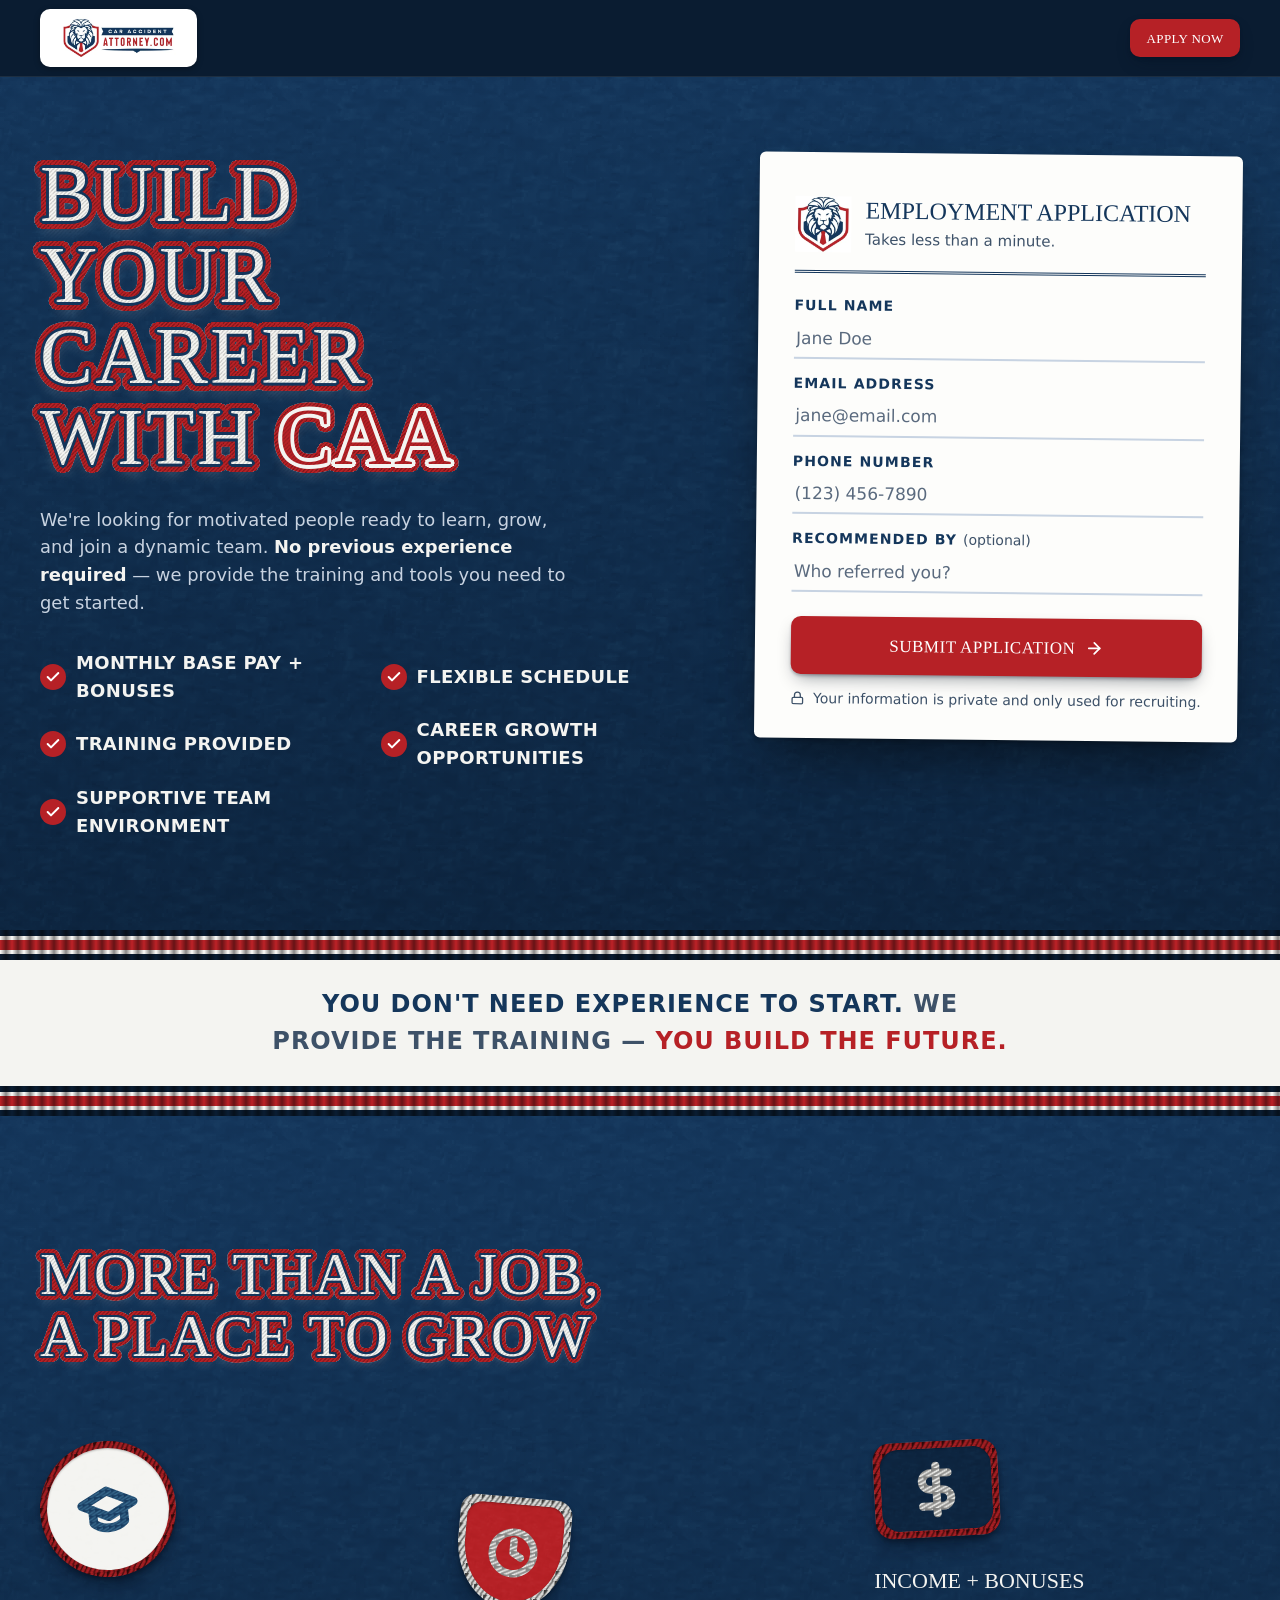
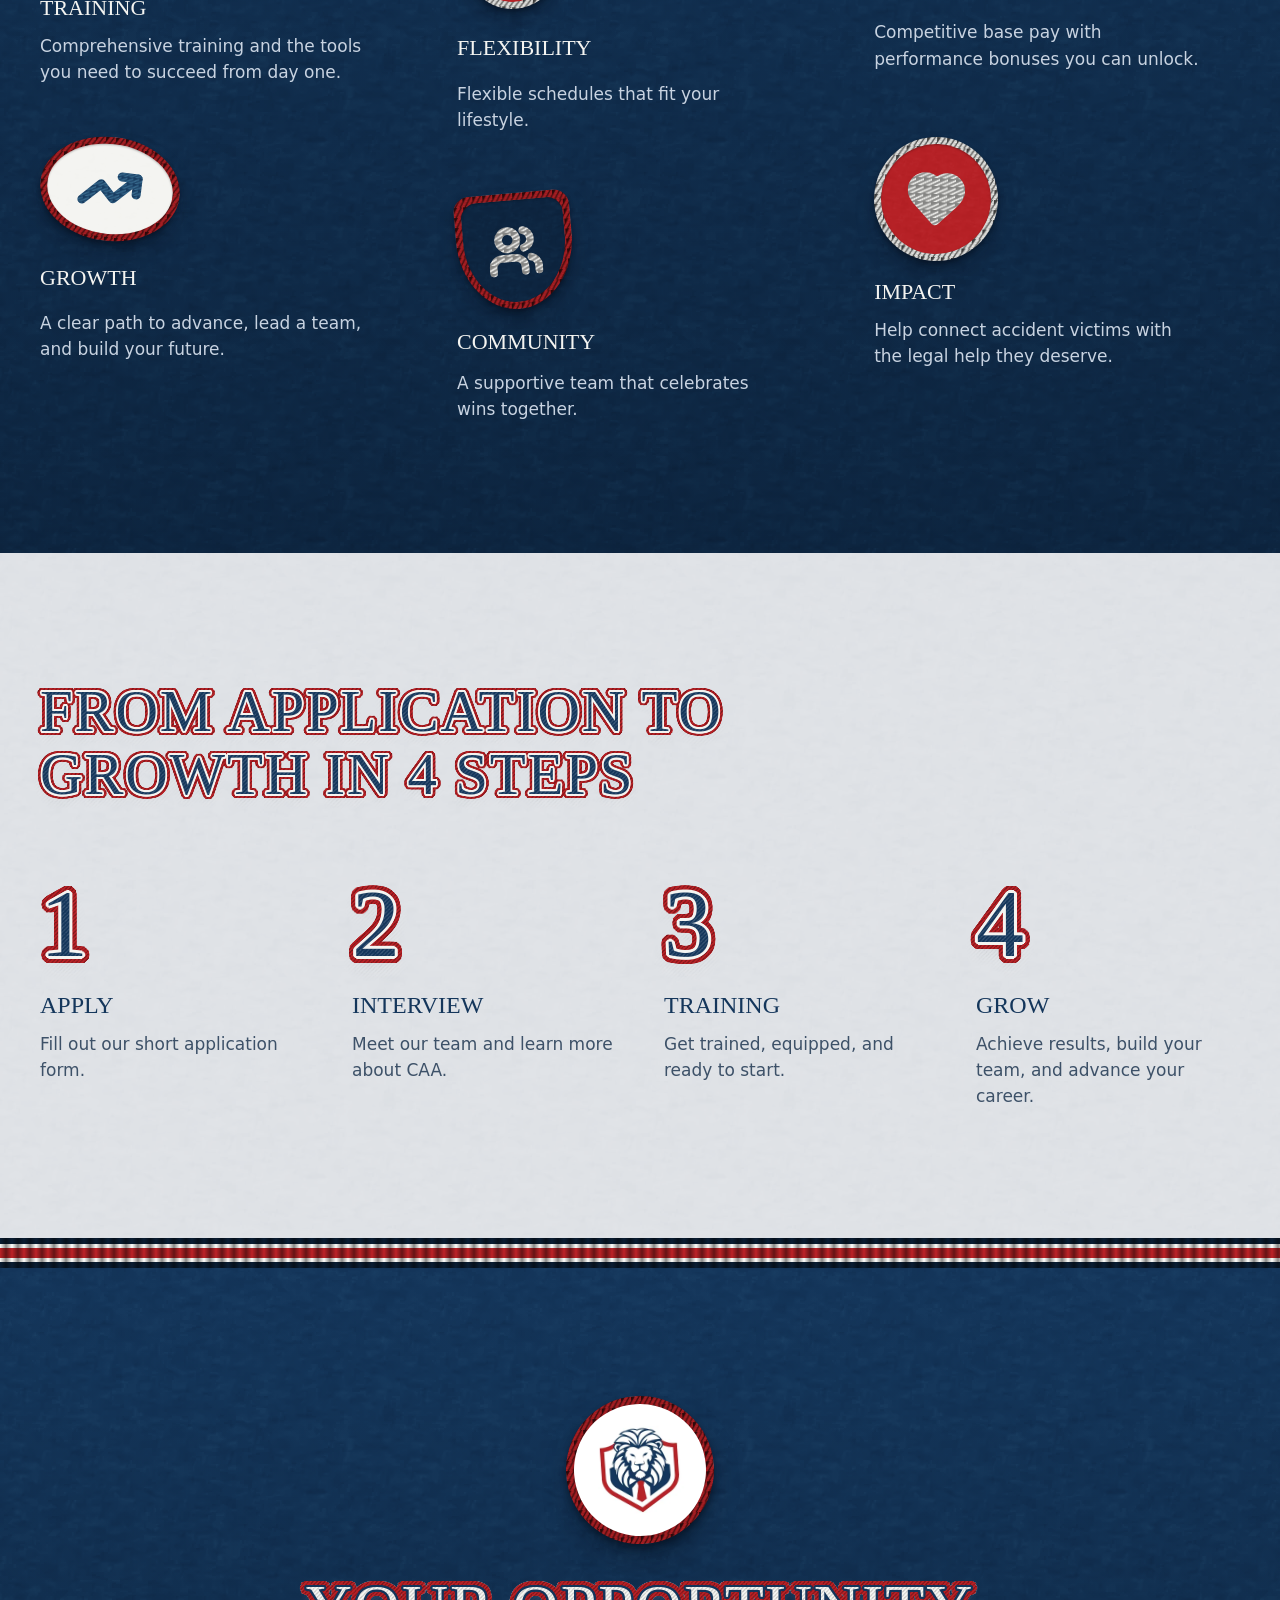
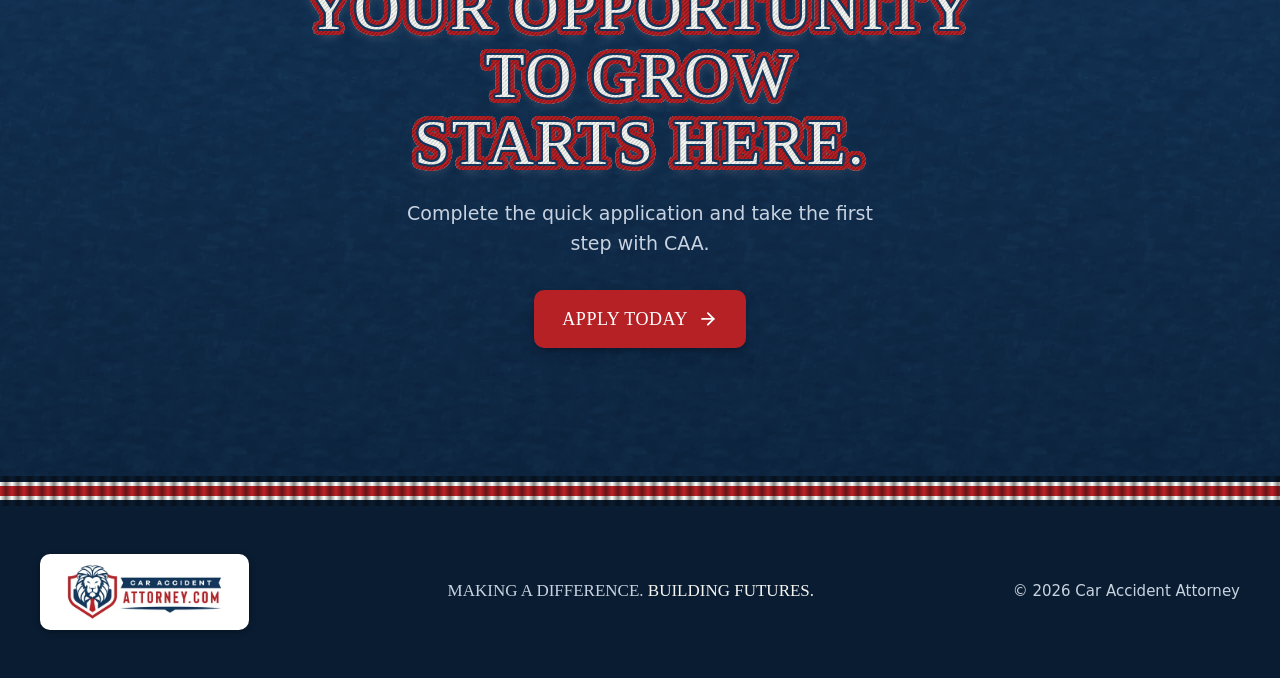
==== commit b7027f47: "Rediseño Varsity Recruiting de la landing Nuevo mundo visual inspirado en el reclutamiento deportivo" ====
--- a/html/index.html
+++ b/html/index.html
@@ -4,7 +4,7 @@
   <meta charset="UTF-8">
   <meta name="viewport" content="width=device-width, initial-scale=1">
   <title>Careers at CAA — Join the Car Accident Attorney Team</title>
-  <meta name="description" content="Join CAA. Monthly base pay plus bonuses, flexible schedule and full training — no previous experience required. Apply in under a minute.">
+  <meta name="description" content="Join CAA. Monthly base pay plus bonuses, flexible schedule and training provided — no previous experience required. Apply in under a minute.">
   <meta name="theme-color" content="#14365b">
   <link rel="canonical" href="https://www.joincaa.team/">
 
@@ -21,10 +21,8 @@
   <link rel="icon" type="image/png" href="assets/favicon.png">
   <link rel="apple-touch-icon" href="assets/apple-touch-icon.png">
 
-  <link rel="preconnect" href="https://fonts.googleapis.com">
-  <link rel="preconnect" href="https://fonts.gstatic.com" crossorigin>
-  <link rel="stylesheet" href="https://fonts.googleapis.com/css2?family=Montserrat:wght@600;700;800;900&family=Open+Sans:wght@400;600;700&display=swap">
-  <link rel="preload" as="image" href="assets/16071.webp" fetchpriority="high">
+  <link rel="preload" href="fonts/graduate-400.woff2" as="font" type="font/woff2" crossorigin>
+  <link rel="preload" href="fonts/barlow-500.woff2" as="font" type="font/woff2" crossorigin>
   <link rel="stylesheet" href="css/style.css">
   <script src="js/scripts.js" defer></script>
 </head>
@@ -32,60 +30,72 @@
 
   <!-- SVG icon sprite (Lucide-style, ISC license) -->
   <svg xmlns="http://www.w3.org/2000/svg" style="display:none">
-    <symbol id="i-check" viewBox="0 0 24 24"><circle cx="12" cy="12" r="10"/><path d="m8.5 12 2.5 2.5 4.5-5"/></symbol>
+    <symbol id="i-check" viewBox="0 0 24 24"><path d="M20 6 9 17l-5-5"/></symbol>
     <symbol id="i-cap" viewBox="0 0 24 24"><path d="M22 10 12 5 2 10l10 5 10-5Z"/><path d="M6 12v5c3 3 9 3 12 0v-5"/></symbol>
     <symbol id="i-clock" viewBox="0 0 24 24"><circle cx="12" cy="12" r="10"/><path d="M12 6v6l4 2"/></symbol>
     <symbol id="i-dollar" viewBox="0 0 24 24"><path d="M12 2v20"/><path d="M17 5H9.5a3.5 3.5 0 0 0 0 7h5a3.5 3.5 0 0 1 0 7H6"/></symbol>
     <symbol id="i-trend" viewBox="0 0 24 24"><path d="M22 7 13.5 15.5 8.5 10.5 2 17"/><path d="M16 7h6v6"/></symbol>
     <symbol id="i-users" viewBox="0 0 24 24"><path d="M16 21v-2a4 4 0 0 0-4-4H6a4 4 0 0 0-4 4v2"/><circle cx="9" cy="7" r="4"/><path d="M22 21v-2a4 4 0 0 0-3-3.87"/><path d="M16 3.13a4 4 0 0 1 0 7.75"/></symbol>
     <symbol id="i-heart" viewBox="0 0 24 24"><path d="M19 14c1.49-1.46 3-3.21 3-5.5A5.5 5.5 0 0 0 16.5 3c-1.76 0-3 .5-4.5 2-1.5-1.5-2.74-2-4.5-2A5.5 5.5 0 0 0 2 8.5c0 2.3 1.5 4.05 3 5.5l7 7Z"/></symbol>
-    <symbol id="i-file" viewBox="0 0 24 24"><path d="M14 2H6a2 2 0 0 0-2 2v16a2 2 0 0 0 2 2h12a2 2 0 0 0 2-2V8z"/><path d="M14 2v6h6"/><path d="M16 13H8"/><path d="M16 17H8"/></symbol>
-    <symbol id="i-chat" viewBox="0 0 24 24"><path d="M7.9 20A9 9 0 1 0 4 16.1L2 22Z"/></symbol>
-    <symbol id="i-board" viewBox="0 0 24 24"><path d="M2 3h20"/><path d="M21 3v11a2 2 0 0 1-2 2H5a2 2 0 0 1-2-2V3"/><path d="m7 21 5-5 5 5"/></symbol>
-    <symbol id="i-award" viewBox="0 0 24 24"><circle cx="12" cy="8" r="6"/><path d="M15.48 12.89 17 22l-5-3-5 3 1.52-9.11"/></symbol>
     <symbol id="i-arrow" viewBox="0 0 24 24"><path d="M5 12h14"/><path d="m12 5 7 7-7 7"/></symbol>
     <symbol id="i-lock" viewBox="0 0 24 24"><rect width="18" height="11" x="3" y="11" rx="2"/><path d="M7 11V7a5 5 0 0 1 10 0v4"/></symbol>
     <symbol id="i-alert" viewBox="0 0 24 24"><circle cx="12" cy="12" r="10"/><path d="M12 8v4"/><path d="M12 16h.01"/></symbol>
-    <symbol id="i-party" viewBox="0 0 24 24"><path d="M20 6 9 17l-5-5"/></symbol>
+  </svg>
+
+  <!-- Twill weave filter for the outer lettering layer -->
+  <svg width="0" height="0" style="position:absolute" aria-hidden="true" focusable="false">
+    <filter id="twill-weave" x="-10%" y="-20%" width="120%" height="140%" color-interpolation-filters="sRGB">
+      <feImage href="assets/tex/twill.webp" x="0" y="0" width="32" height="32" result="t"/>
+      <feTile in="t" result="tt"/>
+      <feComponentTransfer in="tt" result="tl">
+        <feFuncR type="linear" slope=".35" intercept=".65"/>
+        <feFuncG type="linear" slope=".35" intercept=".65"/>
+        <feFuncB type="linear" slope=".35" intercept=".65"/>
+      </feComponentTransfer>
+      <feBlend in="SourceGraphic" in2="tl" mode="multiply" result="m"/>
+      <feComposite in="m" in2="SourceGraphic" operator="in"/>
+    </filter>
   </svg>
 
   <a class="skip-link" href="#apply">Skip to application</a>
 
   <header class="site-header">
     <div class="container header-inner">
-      <a href="#top" class="brand" aria-label="Car Accident Attorney — home">
+      <a href="#top" class="patch-logo" aria-label="Car Accident Attorney — home">
         <img src="assets/logo-horizontal.webp" alt="Car Accident Attorney" width="480" height="166">
       </a>
-      <a href="#apply" class="btn btn-primary btn-sm">Apply now</a>
+      <a href="#apply" class="btn btn-red btn-sm">Apply now</a>
     </div>
   </header>
 
   <main id="top">
-    <!-- HERO + APPLICATION FORM -->
-    <section class="hero">
-      <img class="hero-bg" src="assets/16071.webp" alt="" width="1000" height="667" fetchpriority="high">
+    <!-- HERO: felt + roster sheet -->
+    <section class="hero felt">
       <div class="container hero-grid">
 
         <div class="hero-copy">
-          <p class="eyebrow eyebrow-light"><span class="dot"></span> We're hiring</p>
-          <h1>Build your career<br>with <span class="accent">CAA</span></h1>
+          <h1 class="twill" data-sew>
+            <span class="tw-back" aria-hidden="true">Build your career with CAA</span>
+            <span class="tw-front">Build your career with <span class="tw-red">CAA</span></span><span class="tw-tex" aria-hidden="true">Build your career with CAA</span>
+          </h1>
           <p class="lead">
             We're looking for motivated people ready to learn, grow, and join a dynamic team.
             <strong>No previous experience required</strong> — we provide the training and tools you need to get started.
           </p>
-          <ul class="checklist">
-            <li><svg class="icon"><use href="#i-check"/></svg> Monthly base pay + bonuses</li>
-            <li><svg class="icon"><use href="#i-check"/></svg> Flexible schedule</li>
-            <li><svg class="icon"><use href="#i-check"/></svg> Paid training provided</li>
-            <li><svg class="icon"><use href="#i-check"/></svg> Real career growth</li>
-            <li><svg class="icon"><use href="#i-check"/></svg> Supportive team environment</li>
-          </ul>
         </div>
 
-        <!-- Application card -->
-        <div class="apply-card" id="apply" tabindex="-1">
-          <div class="apply-head">
-            <img src="assets/shield.webp" alt="" width="56" height="56">
+        <ul class="checklist" aria-label="What you get">
+          <li><svg class="icon" aria-hidden="true"><use href="#i-check"/></svg> Monthly base pay + bonuses</li>
+          <li><svg class="icon" aria-hidden="true"><use href="#i-check"/></svg> Flexible schedule</li>
+          <li><svg class="icon" aria-hidden="true"><use href="#i-check"/></svg> Training provided</li>
+          <li><svg class="icon" aria-hidden="true"><use href="#i-check"/></svg> Career growth opportunities</li>
+          <li><svg class="icon" aria-hidden="true"><use href="#i-check"/></svg> Supportive team environment</li>
+        </ul>
+
+        <!-- Roster sheet = application form -->
+        <div class="roster" id="apply" tabindex="-1">
+          <div class="roster-head">
+            <img src="assets/shield.webp" alt="" width="64" height="64">
             <div>
               <h2>Employment application</h2>
               <p>Takes less than a minute.</p>
@@ -123,20 +133,20 @@
             </div>
 
             <p class="form-alert" role="alert" hidden>
-              <svg class="icon"><use href="#i-alert"/></svg>
+              <svg class="icon" aria-hidden="true"><use href="#i-alert"/></svg>
               <span>We couldn't send your application. Please try again.</span>
             </p>
 
-            <button type="submit" class="btn btn-primary btn-block">
+            <button type="submit" class="btn btn-red btn-block">
               <span class="btn-label">Submit application</span>
-              <svg class="icon"><use href="#i-arrow"/></svg>
+              <svg class="icon" aria-hidden="true"><use href="#i-arrow"/></svg>
             </button>
 
-            <p class="privacy"><svg class="icon"><use href="#i-lock"/></svg> Your information is private and only used for recruiting.</p>
+            <p class="privacy"><svg class="icon" aria-hidden="true"><use href="#i-lock"/></svg> Your information is private and only used for recruiting.</p>
           </form>
 
           <div class="apply-success" hidden tabindex="-1">
-            <div class="success-badge"><svg class="icon"><use href="#i-party"/></svg></div>
+            <div class="success-badge" aria-hidden="true"><svg class="icon"><use href="#i-check"/></svg></div>
             <h2>Thank you!</h2>
             <p>Your application has been received. Our recruitment team will review your information and contact you soon.</p>
           </div>
@@ -144,108 +154,120 @@
       </div>
     </section>
 
-    <!-- HIGHLIGHT STRIP -->
-    <section class="strip">
-      <div class="container strip-inner">
-        <p><strong>You don't need experience to start.</strong> We provide the training — <span class="accent">you build the future.</span></p>
-      </div>
-    </section>
-
-    <!-- BENEFITS -->
-    <section class="section section-muted">
+    <!-- Knit cuff + no-experience line -->
+    <div class="rib" aria-hidden="true"></div>
+    <section class="motto">
       <div class="container">
-        <header class="section-head">
-          <p class="eyebrow">Why join CAA?</p>
-          <h2>More than a job, a place to grow</h2>
-        </header>
-
-        <div class="benefits">
-          <article class="benefit">
-            <span class="benefit-icon"><svg class="icon"><use href="#i-cap"/></svg></span>
+        <p><strong>You don't need experience to start.</strong> We provide the training — <span>you build the future.</span></p>
+      </div>
+    </section>
+    <div class="rib" aria-hidden="true"></div>
+
+    <!-- BENEFITS: patches sewn on a felt panel -->
+    <section class="section felt" aria-labelledby="why-title">
+      <div class="container benefits-grid">
+        <h2 id="why-title" class="section-title twill">
+          <span class="tw-back" aria-hidden="true">More than a job, a place to grow</span>
+          <span class="tw-front">More than a job, a place to grow</span><span class="tw-tex" aria-hidden="true">More than a job, a place to grow</span>
+        </h2>
+
+        <ul class="patches">
+          <li class="patch-item">
+            <span class="patch"><span class="emb emb-cap"></span></span>
             <h3>Training</h3>
             <p>Comprehensive training and the tools you need to succeed from day one.</p>
-          </article>
-          <article class="benefit">
-            <span class="benefit-icon"><svg class="icon"><use href="#i-clock"/></svg></span>
+          </li>
+          <li class="patch-item">
+            <span class="patch patch-red"><span class="emb emb-clock"></span></span>
             <h3>Flexibility</h3>
             <p>Flexible schedules that fit your lifestyle.</p>
-          </article>
-          <article class="benefit">
-            <span class="benefit-icon"><svg class="icon"><use href="#i-dollar"/></svg></span>
+          </li>
+          <li class="patch-item">
+            <span class="patch patch-navy"><span class="emb emb-dollar"></span></span>
             <h3>Income + bonuses</h3>
             <p>Competitive base pay with performance bonuses you can unlock.</p>
-          </article>
-          <article class="benefit">
-            <span class="benefit-icon"><svg class="icon"><use href="#i-trend"/></svg></span>
+          </li>
+          <li class="patch-item">
+            <span class="patch"><span class="emb emb-trend"></span></span>
             <h3>Growth</h3>
             <p>A clear path to advance, lead a team, and build your future.</p>
-          </article>
-          <article class="benefit">
-            <span class="benefit-icon"><svg class="icon"><use href="#i-users"/></svg></span>
+          </li>
+          <li class="patch-item">
+            <span class="patch patch-navy"><span class="emb emb-users"></span></span>
             <h3>Community</h3>
             <p>A supportive team that celebrates wins together.</p>
-          </article>
-          <article class="benefit">
-            <span class="benefit-icon"><svg class="icon"><use href="#i-heart"/></svg></span>
+          </li>
+          <li class="patch-item">
+            <span class="patch patch-red"><span class="emb emb-heart"></span></span>
             <h3>Impact</h3>
             <p>Help connect accident victims with the legal help they deserve.</p>
-          </article>
-        </div>
-      </div>
-    </section>
-
-    <!-- PROCESS -->
-    <section class="section">
+          </li>
+        </ul>
+      </div>
+    </section>
+
+    <!-- PROCESS: jersey numerals -->
+    <section class="section heather" aria-labelledby="steps-title">
       <div class="container">
-        <header class="section-head">
-          <p class="eyebrow">How it works</p>
-          <h2>From application to growth in 4 steps</h2>
-        </header>
-
-        <ol class="steps">
-          <li class="step">
-            <span class="step-num">01</span>
-            <svg class="icon step-icon"><use href="#i-file"/></svg>
-            <h3>Apply</h3>
-            <p>Fill out our short application form.</p>
-          </li>
-          <li class="step">
-            <span class="step-num">02</span>
-            <svg class="icon step-icon"><use href="#i-chat"/></svg>
-            <h3>Interview</h3>
-            <p>Meet our team and learn more about CAA.</p>
-          </li>
-          <li class="step">
-            <span class="step-num">03</span>
-            <svg class="icon step-icon"><use href="#i-board"/></svg>
-            <h3>Training</h3>
-            <p>Get trained, equipped, and ready to start.</p>
-          </li>
-          <li class="step">
-            <span class="step-num">04</span>
-            <svg class="icon step-icon"><use href="#i-award"/></svg>
-            <h3>Grow</h3>
-            <p>Achieve results, build your team, and advance your career.</p>
+        <h2 id="steps-title" class="section-title twill twill-on-light">
+          <span class="tw-back" aria-hidden="true">From application to growth in 4 steps</span>
+          <span class="tw-front">From application to growth in 4 steps</span><span class="tw-tex" aria-hidden="true">From application to growth in 4 steps</span>
+        </h2>
+
+        <ol class="jerseys">
+          <li class="jersey">
+            <span class="jersey-num twill twill-on-light" aria-hidden="true"><span class="tw-back">1</span><span class="tw-front">1</span><span class="tw-tex">1</span></span>
+            <div>
+              <h3>Apply</h3>
+              <p>Fill out our short application form.</p>
+            </div>
+          </li>
+          <li class="jersey">
+            <span class="jersey-num twill twill-on-light" aria-hidden="true"><span class="tw-back">2</span><span class="tw-front">2</span><span class="tw-tex">2</span></span>
+            <div>
+              <h3>Interview</h3>
+              <p>Meet our team and learn more about CAA.</p>
+            </div>
+          </li>
+          <li class="jersey">
+            <span class="jersey-num twill twill-on-light" aria-hidden="true"><span class="tw-back">3</span><span class="tw-front">3</span><span class="tw-tex">3</span></span>
+            <div>
+              <h3>Training</h3>
+              <p>Get trained, equipped, and ready to start.</p>
+            </div>
+          </li>
+          <li class="jersey">
+            <span class="jersey-num twill twill-on-light" aria-hidden="true"><span class="tw-back">4</span><span class="tw-front">4</span><span class="tw-tex">4</span></span>
+            <div>
+              <h3>Grow</h3>
+              <p>Achieve results, build your team, and advance your career.</p>
+            </div>
           </li>
         </ol>
       </div>
     </section>
 
-    <!-- FINAL CTA -->
-    <section class="cta">
+    <!-- FINAL CTA on felt -->
+    <div class="rib" aria-hidden="true"></div>
+    <section class="cta felt">
       <div class="container cta-inner">
-        <div>
-          <h2>Your opportunity to grow starts here.</h2>
-          <p>Complete the quick application and take the first step with CAA.</p>
-        </div>
-        <a href="#apply" class="btn btn-light">Apply today <svg class="icon"><use href="#i-arrow"/></svg></a>
+        <span class="mascot" aria-hidden="true"><img src="assets/shield.webp" alt="" width="192" height="192" loading="lazy" decoding="async"></span>
+        <h2 class="twill">
+          <span class="tw-back" aria-hidden="true">Your opportunity to grow starts here.</span>
+          <span class="tw-front">Your opportunity to grow starts here.</span><span class="tw-tex" aria-hidden="true">Your opportunity to grow starts here.</span>
+        </h2>
+        <p>Complete the quick application and take the first step with CAA.</p>
+        <a href="#apply" class="btn btn-red">Apply today <svg class="icon" aria-hidden="true"><use href="#i-arrow"/></svg></a>
       </div>
     </section>
   </main>
 
+  <div class="rib" aria-hidden="true"></div>
   <footer class="site-footer">
     <div class="container footer-inner">
-      <img class="footer-logo" src="assets/logo-horizontal.webp" alt="Car Accident Attorney" width="480" height="166" loading="lazy" decoding="async">
+      <span class="patch-logo patch-logo-lg">
+        <img src="assets/logo-horizontal.webp" alt="Car Accident Attorney" width="480" height="166" loading="lazy" decoding="async">
+      </span>
       <p class="tagline">Making a difference. <span>Building futures.</span></p>
       <p class="copyright">&copy; <span data-year>2026</span> Car Accident Attorney</p>
     </div>
--- a/html/css/style.css
+++ b/html/css/style.css
@@ -1,42 +1,47 @@
 /* ==========================================================================
-   CAA Careers — landing styles
-   Tokens are taken from the CAA logo (navy #14365B, red #B62126).
+   CAA Careers — Varsity Recruiting
+   Navy wool felt, two-layer twill lettering, knit rib cuffs, sewn patches and a
+   roster sheet. Brand inks taken from the CAA logo (navy #14365B, red #B62126).
    ========================================================================== */
 
+@font-face { font-family: "Graduate"; src: url("../fonts/graduate-400.woff2") format("woff2"); font-weight: 400; font-display: swap; }
+@font-face { font-family: "Barlow"; src: url("../fonts/barlow-400.woff2") format("woff2"); font-weight: 400; font-display: swap; }
+@font-face { font-family: "Barlow"; src: url("../fonts/barlow-500.woff2") format("woff2"); font-weight: 500; font-display: swap; }
+@font-face { font-family: "Barlow"; src: url("../fonts/barlow-600.woff2") format("woff2"); font-weight: 600; font-display: swap; }
+@font-face { font-family: "Barlow"; src: url("../fonts/barlow-700.woff2") format("woff2"); font-weight: 700; font-display: swap; }
+@font-face { font-family: "Barlow Condensed"; src: url("../fonts/barlow-condensed-700.woff2") format("woff2"); font-weight: 700; font-display: swap; }
+
 :root {
-  /* Brand */
-  --navy-900: #0a1d33;
-  --navy-800: #0f2a48;
-  --navy-700: #14365b;
-  --navy-100: #e6ecf3;
-  --red-600: #b62126;
-  --red-700: #971b20;
-  --red-300: #ff7b80;
-  --red-50: #fdecec;
-
-  /* Neutrals */
-  --ink: #1b2533;
-  --muted: #5b6676;
-  --line: #dfe4ea;
-  --surface: #ffffff;
-  --surface-muted: #f5f7fa;
+  /* Felt & thread */
+  --navy: #14365b;
+  --navy-deep: #0d2540;
+  --navy-ink: #0a1c31;
+  --red: #b62126;
+  --red-deep: #8f1a1e;
+  --red-bright: #e0474c;
+  --wool: #f4f4f1;          /* wool white */
+  --heather: #dfe2e6;       /* sweatshirt heather */
+  --heather-deep: #c9ced5;
+  --paper: #fdfdfb;         /* roster sheet */
+  --rule: #c7d3e2;          /* roster ruling, blue-gray */
+
+  --ink: #10243b;
+  --ink-soft: #3d5168;
+  --on-felt: #f4f4f1;
+  --on-felt-soft: #c8d3e1;  /* tinted from navy, not gray */
 
   --success: #1d7a4a;
 
-  /* Type */
-  --font-heading: "Montserrat", system-ui, sans-serif;
-  --font-body: "Open Sans", system-ui, sans-serif;
-
-  /* Shape & depth */
-  --radius-sm: 8px;
-  --radius: 14px;
-  --radius-lg: 20px;
-  --shadow-sm: 0 1px 2px rgb(10 29 51 / .06), 0 2px 8px rgb(10 29 51 / .06);
-  --shadow-lg: 0 24px 60px -12px rgb(10 29 51 / .35);
-
-  --container: 1180px;
-  --gutter: clamp(16px, 4vw, 32px);
-  --header-h: 72px;
+  --font-display: "Graduate", "Rockwell", serif;
+  --font-body: "Barlow", system-ui, sans-serif;
+  --font-label: "Barlow Condensed", "Barlow", system-ui, sans-serif;
+
+  --container: 1200px;
+  --gutter: clamp(16px, 4vw, 40px);
+  --header-h: 76px;
+
+  --ease-out: cubic-bezier(.16, 1, .3, 1);
+
 }
 
 /* ---------- Base ---------- */
@@ -47,6 +52,7 @@
   scroll-behavior: smooth;
   scroll-padding-top: calc(var(--header-h) + 16px);
   -webkit-text-size-adjust: 100%;
+  scrollbar-color: var(--red) var(--navy-ink);
 }
 @media (prefers-reduced-motion: reduce) {
   html { scroll-behavior: auto; }
@@ -55,533 +61,525 @@
 
 body {
   font-family: var(--font-body);
-  font-size: 1rem;
-  line-height: 1.6;
+  font-size: 1.0625rem;
+  line-height: 1.55;
   color: var(--ink);
-  background: var(--surface);
+  background: var(--navy-ink);
   -webkit-font-smoothing: antialiased;
 }
 
+::selection { background: var(--red); color: #fff; }
+
 img, svg { display: block; max-width: 100%; }
-img { height: auto; }
-input, button { font: inherit; }
-ul, ol { padding: 0; list-style: none; }
-
-h1, h2, h3 {
-  font-family: var(--font-heading);
-  line-height: 1.15;
-  color: var(--navy-700);
-  text-wrap: balance;
-}
+a { color: inherit; }
+strong { font-weight: 700; }
 
 .icon {
-  width: 1.25em;
-  height: 1.25em;
-  flex: none;
-  fill: none;
-  stroke: currentColor;
-  stroke-width: 2;
-  stroke-linecap: round;
-  stroke-linejoin: round;
-}
-
-.container {
-  width: 100%;
-  max-width: var(--container);
-  margin-inline: auto;
-  padding-inline: var(--gutter);
-}
-
-.accent { color: var(--red-600); }
+  width: 1.25em; height: 1.25em;
+  fill: none; stroke: currentColor; stroke-width: 2.2;
+  stroke-linecap: round; stroke-linejoin: round;
+  flex-shrink: 0;
+}
+
+.container { width: min(100% - 2 * var(--gutter), var(--container)); margin-inline: auto; }
+
+:focus-visible { outline: 3px solid var(--red-bright); outline-offset: 3px; border-radius: 4px; }
 
 .skip-link {
-  position: absolute;
-  left: 16px;
-  top: -100px;
-  z-index: 100;
-  padding: 10px 16px;
-  background: var(--navy-700);
-  color: #fff;
-  border-radius: var(--radius-sm);
+  position: absolute; left: 16px; top: -60px; z-index: 100;
+  background: var(--wool); color: var(--navy);
+  padding: 10px 16px; border-radius: 8px; font-weight: 700; text-decoration: none;
 }
 .skip-link:focus { top: 12px; }
 
-:focus-visible {
-  outline: 3px solid var(--red-300);
-  outline-offset: 2px;
+/* ---------- Materials ---------- */
+/* Wool felt: raster fiber tile (assets/tex/felt-grain.webp) over the navy dye. */
+.felt {
+  background-color: var(--navy);
+  background-image: url("../assets/tex/felt-grain.webp"), linear-gradient(180deg, var(--navy) 0%, var(--navy-deep) 100%);
+  background-size: 400px 400px, auto;
+  background-blend-mode: soft-light, normal;
+  color: var(--on-felt);
+}
+.heather {
+  background-color: var(--heather);
+  background-image: url("../assets/tex/felt-grain.webp");
+  background-size: 400px 400px;
+  background-blend-mode: soft-light;
+}
+
+/* Knit rib cuff: raster tile, navy / white / red with knit ridges */
+.rib {
+  height: 30px;
+  background: var(--navy-ink) url("../assets/tex/rib.webp") repeat-x 0 0 / 12px 30px;
+}
+
+/* ---------- Two-layer twill lettering ---------- */
+/* Heat-sealed two-layer twill, as on jerseys: two stacked copies of the text.
+   The back copy is the outer twill layer; the front copy is the face layer
+   with a keyline. Colors swap per ground through the --tw-* variables. */
+.twill {
+  --tw-face: var(--wool);
+  --tw-key: var(--navy);
+  --tw-out: var(--red);
+  --keyline: .035em;
+  --outline: .1em;
+  position: relative;
+  display: inline-grid;
+  font-family: var(--font-display);
+  font-weight: 400;
+  line-height: 1.02;
+  letter-spacing: .03em;
+  text-transform: uppercase;
+}
+.twill > .tw-back,
+.twill > .tw-front,
+.twill > .tw-tex { grid-area: 1 / 1; position: relative; }
+.twill > .tw-tex {
+  z-index: 2;
+  color: transparent;
+  background: url("../assets/tex/twill.webp") 0 0 / 32px 32px;
+  -webkit-background-clip: text; background-clip: text;
+  mix-blend-mode: multiply;
+  opacity: .22;
+  pointer-events: none;
+}
+.twill-on-light > .tw-tex { mix-blend-mode: screen; opacity: .18; filter: invert(1); }
+.twill > .tw-back { z-index: 0; }
+.twill > .tw-front { z-index: 1; }
+.twill .tw-back {
+  filter: url(#twill-weave);
+  color: var(--tw-out);
+  text-shadow:
+    calc(var(--outline) * 1.0) calc(var(--outline) * 0.0) 0 var(--tw-out),
+    calc(var(--outline) * 0.981) calc(var(--outline) * 0.195) 0 var(--tw-out),
+    calc(var(--outline) * 0.924) calc(var(--outline) * 0.383) 0 var(--tw-out),
+    calc(var(--outline) * 0.831) calc(var(--outline) * 0.556) 0 var(--tw-out),
+    calc(var(--outline) * 0.707) calc(var(--outline) * 0.707) 0 var(--tw-out),
+    calc(var(--outline) * 0.556) calc(var(--outline) * 0.831) 0 var(--tw-out),
+    calc(var(--outline) * 0.383) calc(var(--outline) * 0.924) 0 var(--tw-out),
+    calc(var(--outline) * 0.195) calc(var(--outline) * 0.981) 0 var(--tw-out),
+    calc(var(--outline) * 0.0) calc(var(--outline) * 1.0) 0 var(--tw-out),
+    calc(var(--outline) * -0.195) calc(var(--outline) * 0.981) 0 var(--tw-out),
+    calc(var(--outline) * -0.383) calc(var(--outline) * 0.924) 0 var(--tw-out),
+    calc(var(--outline) * -0.556) calc(var(--outline) * 0.831) 0 var(--tw-out),
+    calc(var(--outline) * -0.707) calc(var(--outline) * 0.707) 0 var(--tw-out),
+    calc(var(--outline) * -0.831) calc(var(--outline) * 0.556) 0 var(--tw-out),
+    calc(var(--outline) * -0.924) calc(var(--outline) * 0.383) 0 var(--tw-out),
+    calc(var(--outline) * -0.981) calc(var(--outline) * 0.195) 0 var(--tw-out),
+    calc(var(--outline) * -1.0) calc(var(--outline) * 0.0) 0 var(--tw-out),
+    calc(var(--outline) * -0.981) calc(var(--outline) * -0.195) 0 var(--tw-out),
+    calc(var(--outline) * -0.924) calc(var(--outline) * -0.383) 0 var(--tw-out),
+    calc(var(--outline) * -0.831) calc(var(--outline) * -0.556) 0 var(--tw-out),
+    calc(var(--outline) * -0.707) calc(var(--outline) * -0.707) 0 var(--tw-out),
+    calc(var(--outline) * -0.556) calc(var(--outline) * -0.831) 0 var(--tw-out),
+    calc(var(--outline) * -0.383) calc(var(--outline) * -0.924) 0 var(--tw-out),
+    calc(var(--outline) * -0.195) calc(var(--outline) * -0.981) 0 var(--tw-out),
+    calc(var(--outline) * -0.0) calc(var(--outline) * -1.0) 0 var(--tw-out),
+    calc(var(--outline) * 0.195) calc(var(--outline) * -0.981) 0 var(--tw-out),
+    calc(var(--outline) * 0.383) calc(var(--outline) * -0.924) 0 var(--tw-out),
+    calc(var(--outline) * 0.556) calc(var(--outline) * -0.831) 0 var(--tw-out),
+    calc(var(--outline) * 0.707) calc(var(--outline) * -0.707) 0 var(--tw-out),
+    calc(var(--outline) * 0.831) calc(var(--outline) * -0.556) 0 var(--tw-out),
+    calc(var(--outline) * 0.924) calc(var(--outline) * -0.383) 0 var(--tw-out),
+    calc(var(--outline) * 0.981) calc(var(--outline) * -0.195) 0 var(--tw-out),
+    0 .1em .16em rgb(5 15 30 / .45);
+}
+.twill .tw-front {
+  color: var(--tw-face);
+  text-shadow:
+    calc(var(--keyline) * 1.0) calc(var(--keyline) * 0.0) 0 var(--tw-key),
+    calc(var(--keyline) * 0.866) calc(var(--keyline) * 0.5) 0 var(--tw-key),
+    calc(var(--keyline) * 0.5) calc(var(--keyline) * 0.866) 0 var(--tw-key),
+    calc(var(--keyline) * 0.0) calc(var(--keyline) * 1.0) 0 var(--tw-key),
+    calc(var(--keyline) * -0.5) calc(var(--keyline) * 0.866) 0 var(--tw-key),
+    calc(var(--keyline) * -0.866) calc(var(--keyline) * 0.5) 0 var(--tw-key),
+    calc(var(--keyline) * -1.0) calc(var(--keyline) * 0.0) 0 var(--tw-key),
+    calc(var(--keyline) * -0.866) calc(var(--keyline) * -0.5) 0 var(--tw-key),
+    calc(var(--keyline) * -0.5) calc(var(--keyline) * -0.866) 0 var(--tw-key),
+    calc(var(--keyline) * -0.0) calc(var(--keyline) * -1.0) 0 var(--tw-key),
+    calc(var(--keyline) * 0.5) calc(var(--keyline) * -0.866) 0 var(--tw-key),
+    calc(var(--keyline) * 0.866) calc(var(--keyline) * -0.5) 0 var(--tw-key);
+}
+.twill .tw-red {
+  --keyline: .05em;
+  color: var(--red);
+  text-shadow:
+    calc(var(--keyline) * 1.0) calc(var(--keyline) * 0.0) 0 var(--wool),
+    calc(var(--keyline) * 0.866) calc(var(--keyline) * 0.5) 0 var(--wool),
+    calc(var(--keyline) * 0.5) calc(var(--keyline) * 0.866) 0 var(--wool),
+    calc(var(--keyline) * 0.0) calc(var(--keyline) * 1.0) 0 var(--wool),
+    calc(var(--keyline) * -0.5) calc(var(--keyline) * 0.866) 0 var(--wool),
+    calc(var(--keyline) * -0.866) calc(var(--keyline) * 0.5) 0 var(--wool),
+    calc(var(--keyline) * -1.0) calc(var(--keyline) * 0.0) 0 var(--wool),
+    calc(var(--keyline) * -0.866) calc(var(--keyline) * -0.5) 0 var(--wool),
+    calc(var(--keyline) * -0.5) calc(var(--keyline) * -0.866) 0 var(--wool),
+    calc(var(--keyline) * -0.0) calc(var(--keyline) * -1.0) 0 var(--wool),
+    calc(var(--keyline) * 0.5) calc(var(--keyline) * -0.866) 0 var(--wool),
+    calc(var(--keyline) * 0.866) calc(var(--keyline) * -0.5) 0 var(--wool);
+}
+/* On light grounds the face goes navy with a wool keyline. */
+.twill-on-light { --tw-face: var(--navy); --tw-key: var(--wool); --keyline: .03em; --outline: .075em; }
+
+/* Signature: the red outline is sewn on once, left to right. */
+[data-sew] .tw-back { animation: sew 1.1s var(--ease-out) .25s both; }
+@keyframes sew {
+  from { clip-path: inset(-20% 100% -20% -10%); }
+  to   { clip-path: inset(-20% -10% -20% -10%); }
 }
 
 /* ---------- Buttons ---------- */
 .btn {
-  display: inline-flex;
-  align-items: center;
-  justify-content: center;
-  gap: .6em;
-  padding: 14px 28px;
+  --stitch: rgb(255 255 255 / .55);
+  position: relative;
+  display: inline-flex; align-items: center; justify-content: center; gap: .55em;
+  font-family: var(--font-display);
+  font-size: 1rem;
+  text-transform: uppercase;
+  letter-spacing: .03em;
+  text-decoration: none;
+  line-height: 1;
+  padding: 1.05em 1.6em;
   border: 0;
-  border-radius: var(--radius-sm);
-  font-family: var(--font-heading);
-  font-weight: 700;
-  font-size: .95rem;
-  letter-spacing: .04em;
-  text-transform: uppercase;
-  text-decoration: none;
+  border-radius: 10px;
   cursor: pointer;
-  transition: background-color .2s, transform .2s, box-shadow .2s;
-}
-.btn:hover { transform: translateY(-1px); }
+  box-shadow: 0 2px 3px rgb(5 15 30 / .25), 0 8px 18px -6px rgb(5 15 30 / .45);
+  transition: transform .25s var(--ease-out), box-shadow .25s var(--ease-out), background-color .2s;
+}
+.btn:hover { transform: translateY(-2px); box-shadow: 0 4px 6px rgb(5 15 30 / .25), 0 14px 26px -8px rgb(5 15 30 / .5); }
 .btn:active { transform: translateY(0); }
-.btn .icon { width: 1.1em; height: 1.1em; transition: transform .2s; }
+.btn .icon { width: 1.1em; height: 1.1em; transition: transform .25s var(--ease-out); }
 .btn:hover .icon { transform: translateX(3px); }
 
-.btn-primary {
-  background: var(--red-600);
-  color: #fff;
-  box-shadow: 0 6px 18px -6px rgb(182 33 38 / .6);
-}
-.btn-primary:hover { background: var(--red-700); }
-
-.btn-light {
-  background: #fff;
-  color: var(--navy-700);
-}
-.btn-light:hover { background: var(--navy-100); }
-
-.btn-sm { padding: 10px 20px; font-size: .85rem; }
-.btn-block { width: 100%; }
-
-.btn[disabled] { opacity: .75; cursor: progress; transform: none; }
-.btn.is-loading .icon { display: none; }
-.btn.is-loading::before {
-  content: "";
-  width: 1em;
-  height: 1em;
-  border: 2px solid rgb(255 255 255 / .4);
-  border-top-color: #fff;
-  border-radius: 50%;
-  animation: spin .7s linear infinite;
-}
-@keyframes spin { to { transform: rotate(360deg); } }
-
-/* ---------- Eyebrow ---------- */
-.eyebrow {
-  display: inline-flex;
-  align-items: center;
-  gap: 8px;
-  font-family: var(--font-heading);
-  font-weight: 700;
-  font-size: .8rem;
-  letter-spacing: .14em;
-  text-transform: uppercase;
-  color: var(--red-600);
-}
-.eyebrow-light {
-  color: #fff;
-  background: rgb(255 255 255 / .1);
-  border: 1px solid rgb(255 255 255 / .2);
-  padding: 6px 14px;
-  border-radius: 999px;
-}
-.eyebrow .dot {
-  width: 8px;
-  height: 8px;
-  border-radius: 50%;
-  background: var(--red-300);
-  box-shadow: 0 0 0 0 rgb(255 123 128 / .7);
-  animation: pulse 2s infinite;
-}
-@keyframes pulse {
-  70% { box-shadow: 0 0 0 8px rgb(255 123 128 / 0); }
-  100% { box-shadow: 0 0 0 0 rgb(255 123 128 / 0); }
-}
+.btn-red { background: var(--red); color: #fff; }
+.btn-red:hover { background: var(--red-deep); }
+.btn-white { --stitch: rgb(20 54 91 / .4); background: var(--wool); color: var(--navy); }
+.btn-white:hover { background: #fff; }
+.btn-sm { font-size: .8125rem; padding: .95em 1.25em; }
+.btn-block { width: 100%; font-size: 1.0625rem; padding: 1.15em 1.4em; }
+
+.btn:disabled { cursor: progress; opacity: .8; transform: none; }
+.btn.is-loading .icon { animation: nudge .9s ease-in-out infinite; }
+@keyframes nudge { 50% { transform: translateX(4px); } }
 
 /* ---------- Header ---------- */
 .site-header {
-  position: sticky;
-  top: 0;
-  z-index: 50;
-  background: rgb(255 255 255 / .92);
-  backdrop-filter: saturate(1.4) blur(10px);
-  border-bottom: 1px solid var(--line);
-}
-.header-inner {
-  height: var(--header-h);
-  display: flex;
-  align-items: center;
-  justify-content: space-between;
-  gap: 16px;
-}
-.brand img { height: 52px; width: auto; }
+  position: sticky; top: 0; z-index: 50;
+  background: var(--navy-ink);
+  border-bottom: 1px solid rgb(255 255 255 / .08);
+}
+.header-inner { height: var(--header-h); display: flex; align-items: center; justify-content: space-between; gap: 16px; }
+
+/* Logo shown untouched on a white sewn patch */
+.patch-logo {
+  display: inline-block;
+  background: #fff;
+  padding: 6px 12px;
+  border-radius: 10px;
+  box-shadow: 0 2px 6px rgb(0 0 0 / .3);
+}
+.patch-logo img { height: 46px; width: auto; }
+.patch-logo-lg img { height: 64px; }
 
 /* ---------- Hero ---------- */
-.hero {
-  position: relative;
-  isolation: isolate;
-  overflow: hidden;
-  color: #fff;
-  background: var(--navy-800);
-  padding-block: clamp(48px, 8vw, 96px);
-}
-.hero-bg {
-  position: absolute;
-  inset: 0;
-  z-index: -2;
-  width: 100%;
-  height: 100%;
-  object-fit: cover;
-  object-position: 60% 30%;
-}
-.hero::before {
-  content: "";
-  position: absolute;
-  inset: 0;
-  z-index: -1;
-  background:
-    linear-gradient(100deg, rgb(10 29 51 / .96) 0%, rgb(15 42 72 / .88) 45%, rgb(20 54 91 / .7) 100%);
-}
-.hero::after {
-  /* red brand accent line */
-  content: "";
-  position: absolute;
-  left: 0; right: 0; bottom: 0;
-  height: 4px;
-  background: var(--red-600);
-}
-
+.hero { padding-block: clamp(36px, 6vw, 88px) clamp(48px, 7vw, 104px); overflow: hidden; }
 .hero-grid {
   display: grid;
-  gap: 40px;
-  align-items: center;
-}
-@media (min-width: 960px) {
-  .hero-grid { grid-template-columns: 1.1fr .9fr; gap: 64px; }
-}
+  grid-template-columns: minmax(0, 1.15fr) minmax(340px, .85fr);
+  grid-template-areas:
+    "copy  form"
+    "list  form";
+  grid-template-rows: auto 1fr;
+  column-gap: clamp(32px, 5vw, 80px);
+  row-gap: 32px;
+  align-items: start;
+}
+.hero-copy { grid-area: copy; }
+.checklist { grid-area: list; }
+.roster { grid-area: form; }
 
 .hero h1 {
-  color: #fff;
-  font-weight: 900;
-  font-size: clamp(2.3rem, 5.5vw, 3.8rem);
-  letter-spacing: -.02em;
-  margin-block: 20px 20px;
-}
-.hero h1 .accent { color: var(--red-300); }
-
+  font-size: clamp(2.6rem, 6.2vw, 5.75rem);
+  margin-bottom: 28px;
+  text-wrap: balance;
+  max-width: 11ch;
+}
 .lead {
+  font-size: clamp(1.0625rem, 1.4vw, 1.25rem);
+  line-height: 1.55;
+  color: var(--on-felt-soft);
   max-width: 34rem;
-  font-size: 1.075rem;
-  color: rgb(255 255 255 / .85);
-}
-.lead strong { color: #fff; }
+}
+.lead strong { color: var(--on-felt); }
 
 .checklist {
-  display: grid;
-  gap: 12px;
-  margin-top: 28px;
-  font-weight: 600;
-}
-@media (min-width: 560px) {
-  .checklist { grid-template-columns: 1fr 1fr; column-gap: 24px; }
+  list-style: none; padding: 0;
+  display: grid; grid-template-columns: repeat(2, minmax(0, max-content)); gap: 12px 28px;
+  font-family: var(--font-label); font-weight: 700;
+  font-size: 1.125rem; letter-spacing: .02em; text-transform: uppercase;
 }
 .checklist li { display: flex; align-items: center; gap: 10px; }
-.checklist .icon { color: var(--red-300); width: 22px; height: 22px; }
-
-/* ---------- Application card ---------- */
-.apply-card {
+.checklist .icon {
+  width: 26px; height: 26px; padding: 5px;
+  background: var(--red); color: #fff; border-radius: 50%;
+  stroke-width: 3;
+}
+
+/* ---------- Roster sheet (form) ---------- */
+.roster {
   position: relative;
-  background: var(--surface);
+  background: var(--paper);
   color: var(--ink);
-  border-radius: var(--radius-lg);
-  box-shadow: var(--shadow-lg);
-  padding: clamp(24px, 4vw, 36px);
-  border-top: 5px solid var(--red-600);
-  outline: none;
-}
-.apply-head {
-  display: flex;
-  align-items: center;
-  gap: 14px;
-  margin-bottom: 24px;
-}
-.apply-head img { width: 56px; height: 56px; }
-.apply-head h2 {
-  font-size: 1.3rem;
-  font-weight: 800;
-  text-transform: uppercase;
-  letter-spacing: .02em;
-}
-.apply-head p { color: var(--muted); font-size: .9rem; }
-
-.field { margin-bottom: 16px; }
+  border-radius: 6px;
+  padding: 44px clamp(22px, 3vw, 36px) 28px;
+  box-shadow: 0 2px 4px rgb(0 0 0 / .2), 0 30px 60px -20px rgb(0 0 0 / .6);
+  transform: rotate(.6deg);
+}
+.roster:focus { outline: none; }
+.roster-head {
+  display: flex; align-items: center; gap: 14px;
+  padding-bottom: 18px; margin-bottom: 8px;
+  border-bottom: 3px double var(--navy);
+}
+.roster-head img { width: 56px; height: 56px; }
+.roster-head h2 {
+  font-family: var(--font-display); font-weight: 400;
+  font-size: 1.5rem; line-height: 1.1; text-transform: uppercase; color: var(--navy);
+}
+.roster-head p { color: var(--ink-soft); font-size: .9375rem; margin-top: 4px; }
+
+.field { padding-top: 14px; }
 .field label {
   display: block;
-  margin-bottom: 6px;
-  font-family: var(--font-heading);
-  font-weight: 700;
-  font-size: .8rem;
-  letter-spacing: .06em;
-  text-transform: uppercase;
-  color: var(--navy-700);
-}
-.optional { font-weight: 600; text-transform: none; letter-spacing: 0; color: var(--muted); }
+  font-family: var(--font-label); font-weight: 700;
+  font-size: .875rem; letter-spacing: .08em; text-transform: uppercase;
+  color: var(--navy);
+}
+.optional { font-family: var(--font-body); font-weight: 500; text-transform: none; letter-spacing: 0; color: var(--ink-soft); }
 
 .field input {
   width: 100%;
-  padding: 13px 14px;
-  font-size: 1rem; /* ≥16px prevents iOS zoom */
+  font: 500 1.0625rem/1.3 var(--font-body);
   color: var(--ink);
-  background: var(--surface-muted);
-  border: 1.5px solid var(--line);
-  border-radius: var(--radius-sm);
-  transition: border-color .15s, box-shadow .15s, background-color .15s;
-}
-.field input::placeholder { color: #9aa4b2; }
-.field input:hover { border-color: #c5ccd6; }
-.field input:focus {
-  outline: none;
-  background: #fff;
-  border-color: var(--navy-700);
-  box-shadow: 0 0 0 4px rgb(20 54 91 / .12);
-}
-.field input[aria-invalid="true"] {
-  border-color: var(--red-600);
-  background: var(--red-50);
-}
-.field-error {
-  min-height: 0;
-  margin-top: 4px;
-  font-size: .82rem;
-  color: var(--red-600);
-}
-.field-error:empty { display: none; }
+  background: transparent;
+  border: 0;
+  border-bottom: 2px solid var(--rule);
+  border-radius: 0;
+  padding: 10px 2px 8px;
+  transition: border-color .2s, background-color .2s;
+  caret-color: var(--red);
+}
+.field input::placeholder { color: #5a6a7e; }
+.field input:hover { border-bottom-color: #9fb1c7; }
+.field input:focus { outline: none; border-bottom-color: var(--navy); background: #f1f5fa; }
+.field input:focus-visible { box-shadow: 0 2px 0 var(--navy); }
+.field input[aria-invalid="true"] { border-bottom-color: var(--red); background: #fdf1f1; }
+
+.field-error { font-size: .875rem; font-weight: 600; color: var(--red); min-height: 0; }
+.field-error:not(:empty) { margin-top: 6px; }
 
 .hp { position: absolute; left: -9999px; width: 1px; height: 1px; overflow: hidden; }
 
 .form-alert {
-  display: flex;
-  gap: 8px;
-  align-items: flex-start;
-  margin-bottom: 16px;
-  padding: 12px 14px;
-  border-radius: var(--radius-sm);
-  background: var(--red-50);
-  color: var(--red-700);
-  font-size: .9rem;
+  display: flex; gap: 10px; align-items: flex-start;
+  margin-top: 18px; padding: 12px 14px;
+  background: #fdf1f1; color: var(--red-deep);
+  border: 1px solid #f0c4c6; border-radius: 8px;
+  font-size: .9375rem; font-weight: 600;
 }
 .form-alert[hidden] { display: none; }
 
-.apply-card .btn-block { margin-top: 8px; padding-block: 16px; }
+#apply-form .btn-block { margin-top: 24px; }
 
 .privacy {
-  display: flex;
-  align-items: center;
-  justify-content: center;
-  gap: 6px;
-  margin-top: 14px;
-  font-size: .8rem;
-  color: var(--muted);
-}
-.privacy .icon { width: 14px; height: 14px; }
-
-.apply-success {
-  text-align: center;
-  padding-block: 32px;
-  outline: none;
-  animation: fade-up .4s ease-out;
-}
+  margin-top: 14px; font-size: .875rem; color: var(--ink-soft); text-align: center; text-wrap: balance;
+}
+.privacy .icon { display: inline-block; width: 14px; height: 14px; vertical-align: -2px; margin-right: 4px; }
+
+.apply-success { text-align: center; padding: 24px 4px 12px; }
+.apply-success:focus { outline: none; }
 .apply-success[hidden] { display: none; }
 .success-badge {
-  display: grid;
-  place-items: center;
-  width: 64px;
-  height: 64px;
-  margin: 0 auto 16px;
-  border-radius: 50%;
-  background: #e5f4ec;
-  color: var(--success);
-}
-.success-badge .icon { width: 30px; height: 30px; stroke-width: 2.5; }
-.apply-success h2 { font-size: 1.6rem; margin-bottom: 8px; }
-.apply-success p { color: var(--muted); max-width: 26rem; margin-inline: auto; }
-
-@keyframes fade-up {
-  from { opacity: 0; transform: translateY(8px); }
-  to { opacity: 1; transform: none; }
-}
-
-/* ---------- Highlight strip ---------- */
-.strip { background: var(--navy-900); color: rgb(255 255 255 / .85); }
-.strip-inner {
-  padding-block: 20px;
+  width: 76px; height: 76px; margin: 0 auto 18px;
+  display: grid; place-items: center;
+  background: var(--success); color: #fff; border-radius: 50%;
+}
+.success-badge .icon { width: 36px; height: 36px; stroke-width: 3; }
+.apply-success h2 { font-family: var(--font-display); font-weight: 400; font-size: 1.75rem; color: var(--navy); text-transform: uppercase; margin-bottom: 10px; }
+.apply-success p { color: var(--ink-soft); }
+
+/* ---------- Motto band ---------- */
+.motto {
+  background: var(--wool);
+  padding-block: 26px;
   text-align: center;
-  font-size: 1.05rem;
-}
-.strip strong { color: #fff; }
-.strip .accent { color: var(--red-300); font-weight: 700; }
+}
+.motto p {
+  font-family: var(--font-label); font-weight: 700;
+  font-size: clamp(1.125rem, 2.2vw, 1.5rem);
+  letter-spacing: .04em; text-transform: uppercase;
+  color: var(--ink-soft); text-wrap: balance;
+}
+.motto strong { color: var(--navy); }
+.motto span { color: var(--red); }
 
 /* ---------- Sections ---------- */
-.section { padding-block: clamp(64px, 9vw, 104px); }
-.section-muted { background: var(--surface-muted); }
-
-.section-head {
-  text-align: center;
-  max-width: 40rem;
-  margin: 0 auto clamp(40px, 5vw, 56px);
-}
-.section-head h2 {
-  margin-top: 10px;
-  font-size: clamp(1.7rem, 3.4vw, 2.4rem);
-  font-weight: 800;
-  letter-spacing: -.01em;
-}
-
-/* Benefits */
-.benefits {
-  display: grid;
-  gap: 20px;
-  grid-template-columns: repeat(auto-fit, minmax(min(100%, 300px), 1fr));
-}
-.benefit {
-  background: var(--surface);
-  border: 1px solid var(--line);
-  border-radius: var(--radius);
-  padding: 28px;
-  box-shadow: var(--shadow-sm);
-  transition: transform .25s, box-shadow .25s, border-color .25s;
-}
-.benefit:hover {
-  transform: translateY(-4px);
-  box-shadow: 0 16px 36px -14px rgb(10 29 51 / .25);
-  border-color: transparent;
-}
-.benefit-icon {
-  display: grid;
-  place-items: center;
-  width: 52px;
-  height: 52px;
-  margin-bottom: 18px;
-  border-radius: 12px;
-  background: var(--navy-700);
-  color: #fff;
-  transition: background-color .25s;
-}
-.benefit:hover .benefit-icon { background: var(--red-600); }
-.benefit-icon .icon { width: 26px; height: 26px; }
-.benefit h3 { font-size: 1.1rem; font-weight: 800; margin-bottom: 6px; }
-.benefit p { color: var(--muted); font-size: .95rem; }
-
-@media (max-width: 640px) {
-  .benefits { gap: 12px; }
-  .benefit {
-    display: grid;
-    grid-template-columns: 44px 1fr;
-    column-gap: 16px;
-    padding: 18px;
+.section { padding-block: clamp(72px, 10vw, 128px); }
+.section-title {
+  font-size: clamp(2.125rem, 4.6vw, 3.75rem);
+  line-height: 1.06;
+  text-wrap: balance;
+  margin-bottom: clamp(44px, 6vw, 72px);
+}
+
+/* Benefits: patches sewn onto a felt panel, varied size and angle */
+.benefits-grid .section-title { max-width: 20ch; }
+.patches {
+  list-style: none; padding: 0;
+  display: grid; grid-template-columns: repeat(3, minmax(0, 1fr));
+  gap: clamp(36px, 4vw, 64px) clamp(24px, 4vw, 56px);
+  padding-bottom: 56px;
+}
+.patch-item:nth-child(3n+2) { translate: 0 56px; }
+.patch-item { display: grid; justify-items: start; gap: 14px; }
+.patch-item h3 {
+  font-family: var(--font-display); font-weight: 400;
+  font-size: 1.375rem; text-transform: uppercase; color: var(--on-felt);
+}
+.patch-item p { color: var(--on-felt-soft); max-width: 30ch; margin-top: -6px; }
+
+.patch {
+  --size: 112px;
+  --ratio: 1;
+  --base: var(--wool);
+  --thread: var(--navy);
+  --ink: var(--navy);
+  --tilt: -4deg;
+  --shape: 50%;
+  position: relative;
+  width: calc(var(--size) * var(--ratio)); height: var(--size);
+  display: grid; place-items: center;
+  border-radius: var(--shape);
+  /* merrowed rim: raster thread-wrap tile dyed in the thread color */
+  background: var(--thread) url("../assets/tex/merrow.webp") 0 0 / 10px 10px;
+  background-blend-mode: multiply;
+  rotate: var(--tilt);
+  box-shadow: 0 3px 4px rgb(3 10 20 / .35), 0 12px 22px -8px rgb(3 10 20 / .55);
+  transition: rotate .45s var(--ease-out), scale .45s var(--ease-out);
+}
+.patch::after {         /* felt body inside the rim */
+  content: ""; position: absolute; inset: 7px;
+  border-radius: inherit;
+  background: var(--base) url("../assets/tex/felt-grain.webp") 0 0 / 200px 200px;
+  background-blend-mode: soft-light;
+  box-shadow: inset 0 1px 2px rgb(0 0 0 / .25);
+}
+/* embroidered emblem: satin-stitch raster masked to the emblem shape */
+.emb {
+  position: relative; z-index: 1;
+  width: 46%; aspect-ratio: 1;
+  background: var(--ink) url("../assets/tex/satin.webp") 0 0 / 8px 8px;
+  background-blend-mode: multiply;
+  -webkit-mask: var(--emb) center / contain no-repeat;
+          mask: var(--emb) center / contain no-repeat;
+  filter: drop-shadow(0 1px 0 rgb(0 0 0 / .3));
+}
+.emb-cap { --emb: url("../assets/emb/cap.svg"); }
+.emb-clock { --emb: url("../assets/emb/clock.svg"); }
+.emb-dollar { --emb: url("../assets/emb/dollar.svg"); }
+.emb-trend { --emb: url("../assets/emb/trend.svg"); }
+.emb-users { --emb: url("../assets/emb/users.svg"); }
+.emb-heart { --emb: url("../assets/emb/heart.svg"); }
+.patch:not(.patch-red):not(.patch-navy) { --thread: var(--red); }
+.patch:not(.patch-red):not(.patch-navy) .emb { background-blend-mode: soft-light; background-size: 6px 6px; }
+.patch-red { --base: var(--red); --thread: var(--wool); --ink: var(--wool); }
+.patch-navy { --base: var(--navy-deep); --thread: var(--red); --ink: var(--wool); }
+/* distinct silhouettes: round, shield, block, oval */
+.patch-item:nth-child(1) .patch { --size: 136px; --tilt: -6deg; }
+.patch-item:nth-child(2) .patch { --size: 112px; --tilt: 5deg; --shape: 16px 16px 50% 50% / 16px 16px 62% 62%; }
+.patch-item:nth-child(3) .patch { --size: 96px; --ratio: 1.3; --tilt: -3deg; --shape: 18px; }
+.patch-item:nth-child(4) .patch { --size: 104px; --ratio: 1.35; --tilt: 7deg; --shape: 50%; }
+.patch-item:nth-child(5) .patch { --size: 116px; --tilt: -5deg; --shape: 16px 16px 50% 50% / 16px 16px 62% 62%; }
+.patch-item:nth-child(6) .patch { --size: 124px; --tilt: 3deg; }
+.patch-item:hover .patch { rotate: 0deg; scale: 1.04; }
+
+/* Lion mascot: the supplied shield, unaltered, sewn on a white patch */
+.mascot {
+  --thread: var(--red);
+  display: grid; place-items: center;
+  width: 148px; height: 148px; border-radius: 50%;
+  background: var(--thread) url("../assets/tex/merrow.webp") 0 0 / 10px 10px;
+  background-blend-mode: multiply;
+  position: relative;
+  rotate: -4deg;
+  box-shadow: 0 4px 6px rgb(3 10 20 / .4), 0 16px 30px -10px rgb(3 10 20 / .6);
+  margin-bottom: 8px;
+}
+.mascot::before { content: ""; position: absolute; inset: 8px; border-radius: 50%; background: #fff; }
+.mascot img { position: relative; width: 86px; height: 86px; }
+
+/* Jersey numerals on heather */
+.jerseys {
+  list-style: none; padding: 0;
+  display: grid; grid-template-columns: repeat(4, minmax(0, 1fr));
+  gap: clamp(28px, 4vw, 48px);
+}
+.jersey { display: grid; gap: 18px; align-content: start; }
+.jersey-num { font-size: clamp(4.5rem, 8vw, 6rem); line-height: .95; }
+.jersey h3 {
+  font-family: var(--font-display); font-weight: 400;
+  font-size: 1.5rem; text-transform: uppercase; color: var(--navy);
+  margin-bottom: 6px;
+}
+.jersey p { color: var(--ink-soft); max-width: 26ch; }
+
+/* ---------- Final CTA on felt ---------- */
+.cta { padding-block: clamp(72px, 10vw, 128px); text-align: center; }
+.cta-inner { display: grid; justify-items: center; gap: 22px; }
+.cta h2 { font-size: clamp(2.25rem, 5vw, 4.25rem); line-height: 1.06; text-wrap: balance; max-width: 22ch; }
+.cta p { font-size: 1.1875rem; color: var(--on-felt-soft); max-width: 40ch; margin-bottom: 10px; }
+.cta .btn { font-size: 1.125rem; }
+
+/* ---------- Footer ---------- */
+.site-footer { background: var(--navy-ink); color: var(--on-felt-soft); padding-block: 48px; }
+.footer-inner { display: flex; align-items: center; justify-content: space-between; gap: 24px; flex-wrap: wrap; }
+.tagline { font-family: var(--font-display); font-size: 1.0625rem; text-transform: uppercase; color: var(--on-felt); }
+.tagline { color: var(--on-felt-soft); }
+.tagline span { color: var(--wool); }
+.copyright { font-size: .9375rem; }
+
+/* ---------- Responsive ---------- */
+@media (max-width: 980px) {
+  .hero-grid {
+    grid-template-columns: minmax(0, 1fr);
+    grid-template-areas: "copy" "form" "list";
+    grid-template-rows: auto;
   }
-  .benefit-icon { grid-row: span 2; width: 44px; height: 44px; margin: 0; }
-  .benefit-icon .icon { width: 22px; height: 22px; }
-}
-
-/* Steps */
-.steps {
-  display: grid;
-  gap: 32px;
-  counter-reset: step;
-}
-@media (min-width: 720px) { .steps { grid-template-columns: repeat(2, 1fr); } }
-@media (min-width: 1000px) { .steps { grid-template-columns: repeat(4, 1fr); } }
-
-.step {
-  position: relative;
-  text-align: center;
-  padding: 0 8px;
-}
-@media (min-width: 1000px) {
-  /* connector line between steps */
-  .step:not(:last-child)::after {
-    content: "";
-    position: absolute;
-    top: 40px;
-    left: calc(50% + 52px);
-    width: calc(100% - 104px + 32px);
-    border-top: 2px dashed #c9d2dd;
-  }
-}
-.step-icon {
-  box-sizing: content-box;
-  width: 36px;
-  height: 36px;
-  padding: 22px;
-  margin: 0 auto 18px;
-  border-radius: 50%;
-  background: var(--navy-100);
-  color: var(--navy-700);
-}
-.step-num {
-  position: absolute;
-  top: -4px;
-  left: calc(50% + 20px);
-  display: grid;
-  place-items: center;
-  width: 32px;
-  height: 32px;
-  border-radius: 50%;
-  background: var(--red-600);
-  color: #fff;
-  font-family: var(--font-heading);
-  font-weight: 800;
-  font-size: .8rem;
-  border: 3px solid var(--surface);
-}
-.step h3 { font-size: 1.1rem; font-weight: 800; margin-bottom: 6px; }
-.step p { color: var(--muted); font-size: .95rem; max-width: 16rem; margin-inline: auto; }
-
-/* ---------- Final CTA ---------- */
-.cta {
-  background:
-    radial-gradient(circle at 85% 20%, rgb(255 255 255 / .12), transparent 40%),
-    linear-gradient(120deg, var(--red-700), var(--red-600));
-  color: #fff;
-}
-.cta-inner {
-  display: flex;
-  flex-wrap: wrap;
-  align-items: center;
-  justify-content: space-between;
-  gap: 24px;
-  padding-block: 48px;
-}
-.cta h2 { color: #fff; font-size: clamp(1.5rem, 3vw, 2rem); font-weight: 800; }
-.cta p { color: rgb(255 255 255 / .85); margin-top: 6px; }
-
-/* ---------- Footer ---------- */
-.site-footer {
-  background: var(--navy-900);
-  color: rgb(255 255 255 / .7);
-  padding-block: 40px;
-}
-.footer-inner {
-  display: flex;
-  flex-wrap: wrap;
-  align-items: center;
-  justify-content: space-between;
-  gap: 20px 32px;
-}
-.footer-logo {
-  height: 64px;
-  width: auto;
-  padding: 8px 14px;
-  background: #fff;
-  border-radius: var(--radius-sm);
-}
-.tagline {
-  font-family: var(--font-heading);
-  font-weight: 700;
-  color: #fff;
-}
-.tagline span { color: var(--red-300); }
-.copyright { font-size: .85rem; }
-
-@media (max-width: 720px) {
+  .hero h1 { max-width: 14ch; }
+  .roster { transform: none; max-width: 560px; }
+  .patches { grid-template-columns: repeat(2, minmax(0, 1fr)); padding-bottom: 40px; }
+  .patch-item:nth-child(n) { translate: none; }
+  .patch-item:nth-child(even) { translate: 0 40px; }
+  .jerseys { grid-template-columns: repeat(2, minmax(0, 1fr)); }
+}
+
+@media (max-width: 620px) {
+  :root { --header-h: 64px; }
+  .patch-logo img { height: 36px; }
+  .patch-logo { padding: 5px 9px; }
+  .hero { padding-top: 28px; }
+  .hero h1 { margin-bottom: 18px; }
+  .lead { font-size: 1.0625rem; }
+  .hero-grid { row-gap: 36px; }
+  .checklist { grid-template-columns: 1fr; font-size: 1.0625rem; }
+  .patches { gap: 40px 20px; }
+  .patch-item:nth-child(n) .patch { --size: 88px; }
+  .patch-item:nth-child(1) .patch, .patch-item:nth-child(6) .patch { --size: 100px; }
+  .patch-item:nth-child(3) .patch, .patch-item:nth-child(4) .patch { --size: 76px; }
+  .patch-item h3 { font-size: 1.125rem; }
+  .patch-item p { font-size: 1rem; }
+  .jerseys { grid-template-columns: 1fr; gap: 28px; }
+  .jersey { grid-template-columns: 96px 1fr; align-items: start; gap: 16px; }
+  .jersey-num { font-size: 4.5rem; justify-self: center; }
   .footer-inner { flex-direction: column; text-align: center; }
-  .brand img { height: 44px; }
-}
+}
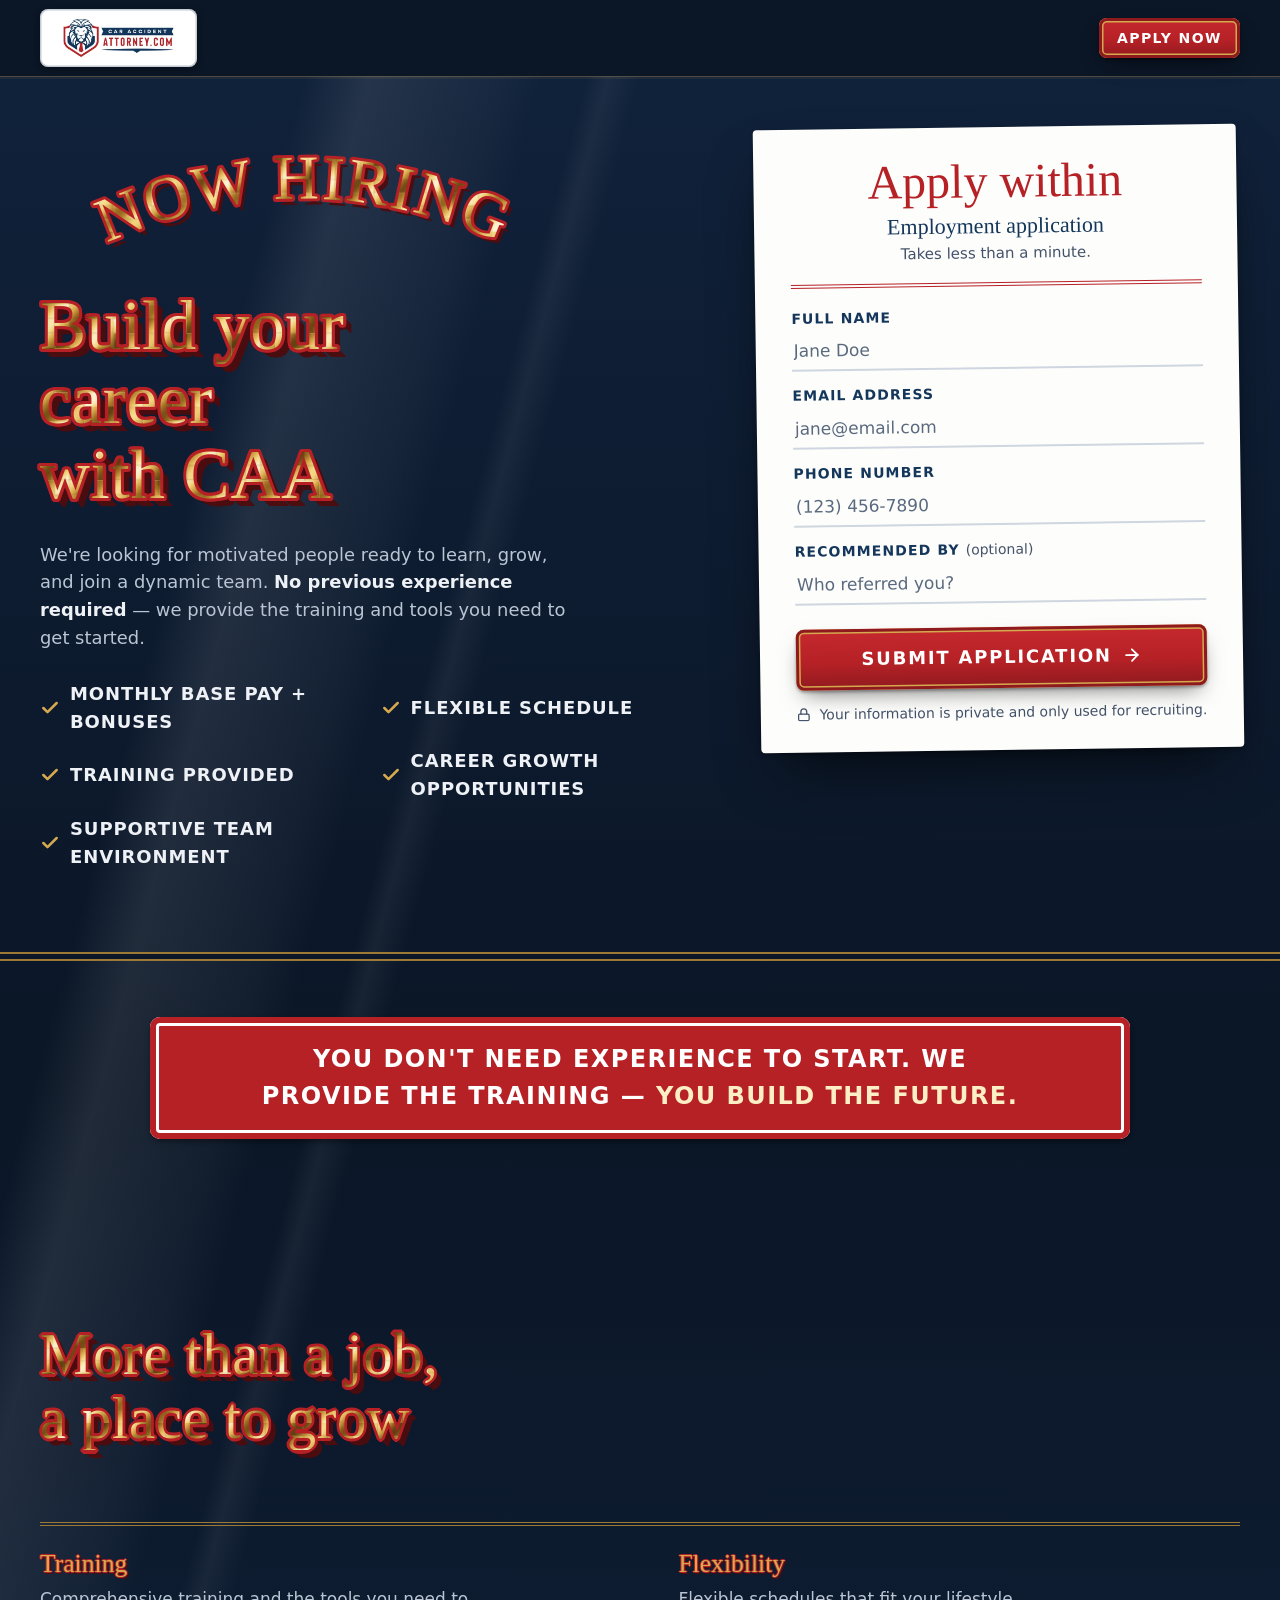
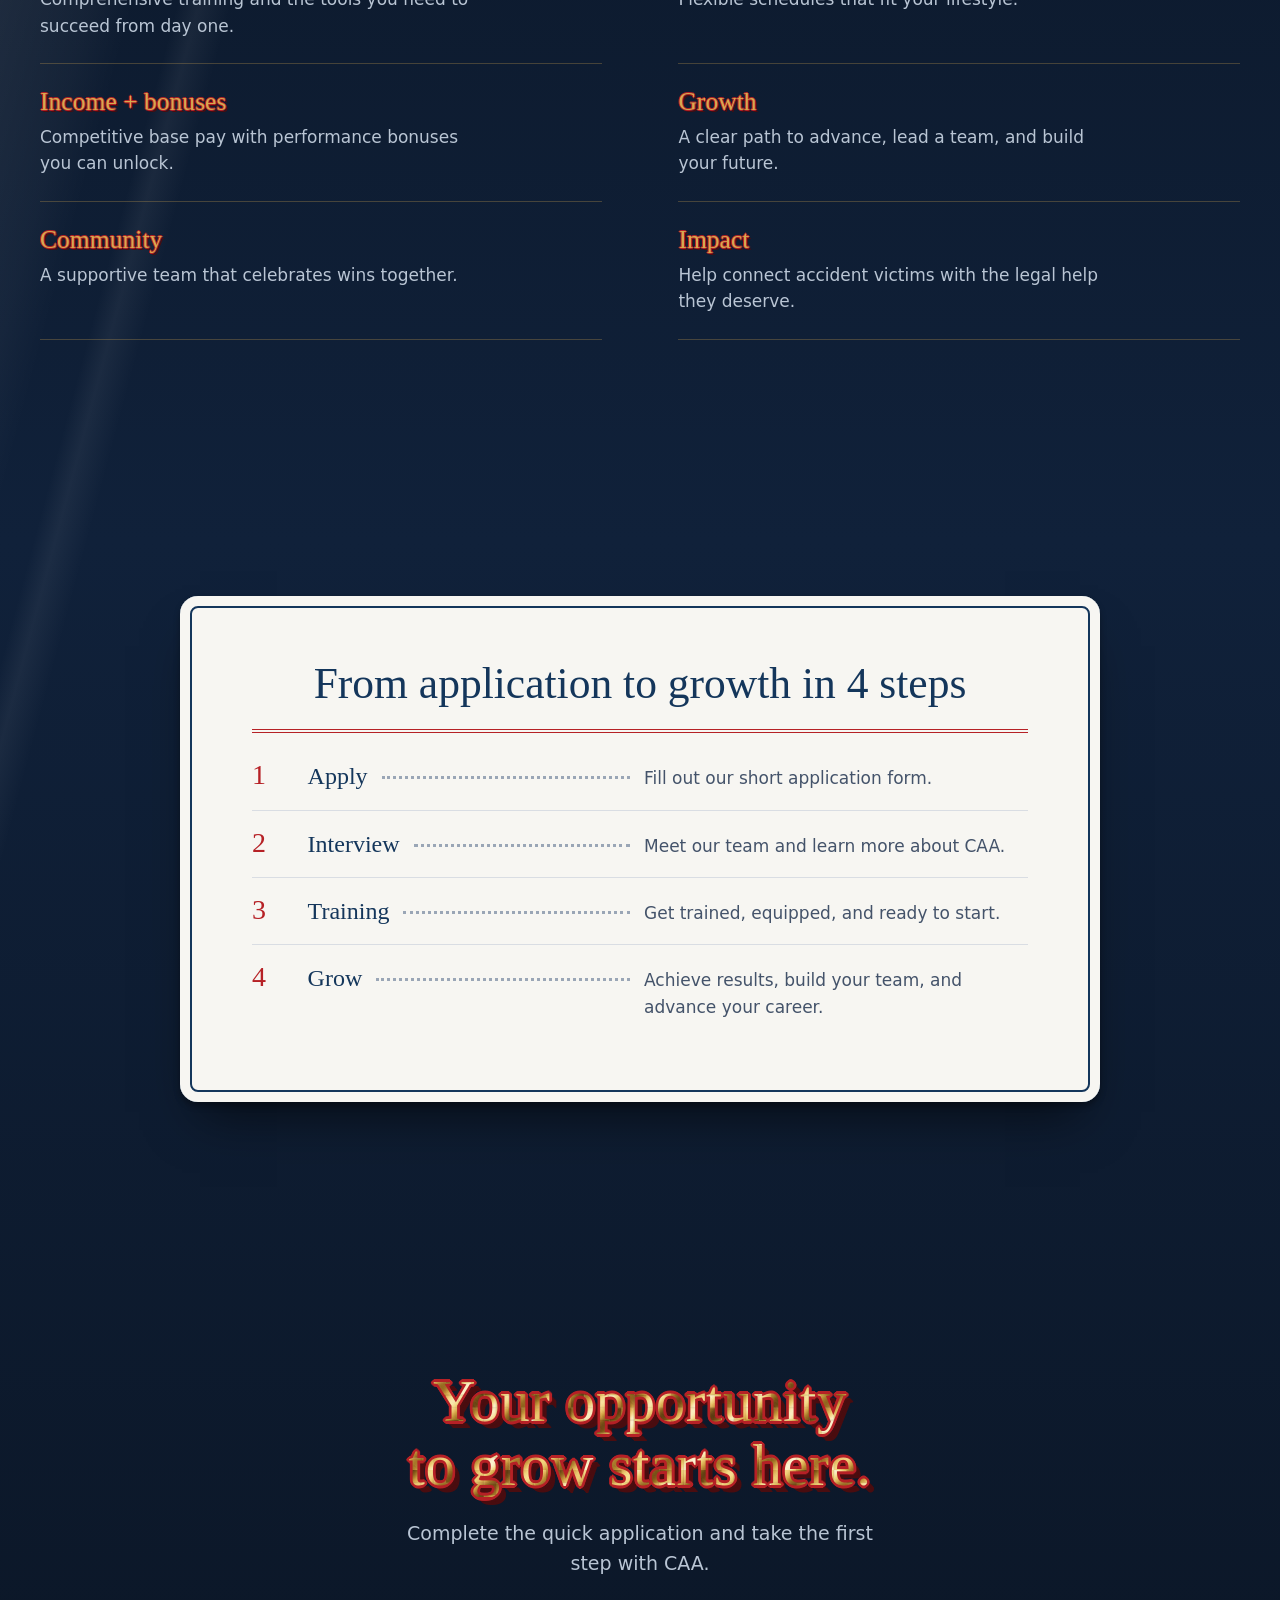
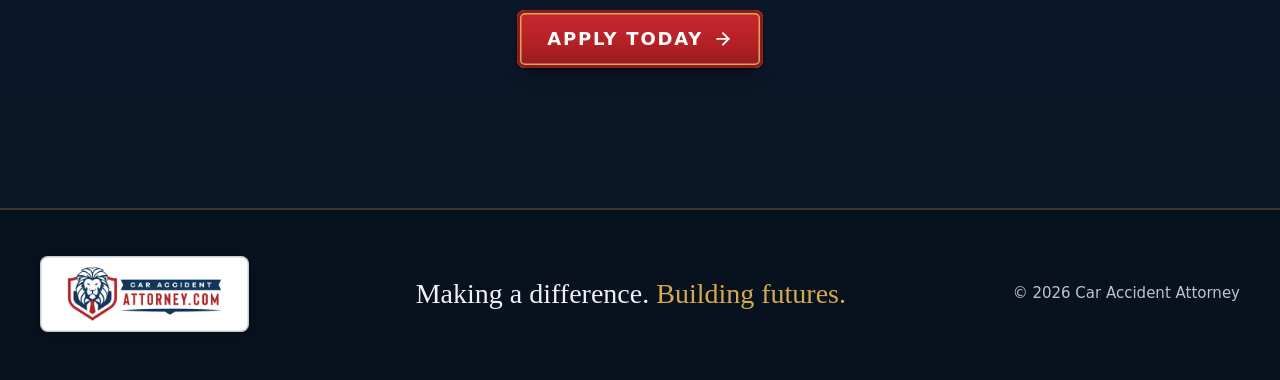
==== commit 67f4427f: "Rediseño Now Hiring — Apply Within de la landing Mundo visual alternativo, menos universitario: la p" ====
--- a/html/index.html
+++ b/html/index.html
@@ -5,7 +5,7 @@
   <meta name="viewport" content="width=device-width, initial-scale=1">
   <title>Careers at CAA — Join the Car Accident Attorney Team</title>
   <meta name="description" content="Join CAA. Monthly base pay plus bonuses, flexible schedule and training provided — no previous experience required. Apply in under a minute.">
-  <meta name="theme-color" content="#14365b">
+  <meta name="theme-color" content="#0b1626">
   <link rel="canonical" href="https://www.joincaa.team/">
 
   <!-- Open Graph / social preview -->
@@ -21,47 +21,26 @@
   <link rel="icon" type="image/png" href="assets/favicon.png">
   <link rel="apple-touch-icon" href="assets/apple-touch-icon.png">
 
-  <link rel="preload" href="fonts/graduate-400.woff2" as="font" type="font/woff2" crossorigin>
+  <link rel="preload" href="fonts/ultra-400.woff2" as="font" type="font/woff2" crossorigin>
   <link rel="preload" href="fonts/barlow-500.woff2" as="font" type="font/woff2" crossorigin>
   <link rel="stylesheet" href="css/style.css">
   <script src="js/scripts.js" defer></script>
 </head>
 <body>
 
-  <!-- SVG icon sprite (Lucide-style, ISC license) -->
+  <!-- Icon sprite (Lucide-style, ISC license) -->
   <svg xmlns="http://www.w3.org/2000/svg" style="display:none">
     <symbol id="i-check" viewBox="0 0 24 24"><path d="M20 6 9 17l-5-5"/></symbol>
-    <symbol id="i-cap" viewBox="0 0 24 24"><path d="M22 10 12 5 2 10l10 5 10-5Z"/><path d="M6 12v5c3 3 9 3 12 0v-5"/></symbol>
-    <symbol id="i-clock" viewBox="0 0 24 24"><circle cx="12" cy="12" r="10"/><path d="M12 6v6l4 2"/></symbol>
-    <symbol id="i-dollar" viewBox="0 0 24 24"><path d="M12 2v20"/><path d="M17 5H9.5a3.5 3.5 0 0 0 0 7h5a3.5 3.5 0 0 1 0 7H6"/></symbol>
-    <symbol id="i-trend" viewBox="0 0 24 24"><path d="M22 7 13.5 15.5 8.5 10.5 2 17"/><path d="M16 7h6v6"/></symbol>
-    <symbol id="i-users" viewBox="0 0 24 24"><path d="M16 21v-2a4 4 0 0 0-4-4H6a4 4 0 0 0-4 4v2"/><circle cx="9" cy="7" r="4"/><path d="M22 21v-2a4 4 0 0 0-3-3.87"/><path d="M16 3.13a4 4 0 0 1 0 7.75"/></symbol>
-    <symbol id="i-heart" viewBox="0 0 24 24"><path d="M19 14c1.49-1.46 3-3.21 3-5.5A5.5 5.5 0 0 0 16.5 3c-1.76 0-3 .5-4.5 2-1.5-1.5-2.74-2-4.5-2A5.5 5.5 0 0 0 2 8.5c0 2.3 1.5 4.05 3 5.5l7 7Z"/></symbol>
     <symbol id="i-arrow" viewBox="0 0 24 24"><path d="M5 12h14"/><path d="m12 5 7 7-7 7"/></symbol>
     <symbol id="i-lock" viewBox="0 0 24 24"><rect width="18" height="11" x="3" y="11" rx="2"/><path d="M7 11V7a5 5 0 0 1 10 0v4"/></symbol>
     <symbol id="i-alert" viewBox="0 0 24 24"><circle cx="12" cy="12" r="10"/><path d="M12 8v4"/><path d="M12 16h.01"/></symbol>
   </svg>
 
-  <!-- Twill weave filter for the outer lettering layer -->
-  <svg width="0" height="0" style="position:absolute" aria-hidden="true" focusable="false">
-    <filter id="twill-weave" x="-10%" y="-20%" width="120%" height="140%" color-interpolation-filters="sRGB">
-      <feImage href="assets/tex/twill.webp" x="0" y="0" width="32" height="32" result="t"/>
-      <feTile in="t" result="tt"/>
-      <feComponentTransfer in="tt" result="tl">
-        <feFuncR type="linear" slope=".35" intercept=".65"/>
-        <feFuncG type="linear" slope=".35" intercept=".65"/>
-        <feFuncB type="linear" slope=".35" intercept=".65"/>
-      </feComponentTransfer>
-      <feBlend in="SourceGraphic" in2="tl" mode="multiply" result="m"/>
-      <feComposite in="m" in2="SourceGraphic" operator="in"/>
-    </filter>
-  </svg>
-
   <a class="skip-link" href="#apply">Skip to application</a>
 
   <header class="site-header">
     <div class="container header-inner">
-      <a href="#top" class="patch-logo" aria-label="Car Accident Attorney — home">
+      <a href="#top" class="plate-logo" aria-label="Car Accident Attorney — home">
         <img src="assets/logo-horizontal.webp" alt="Car Accident Attorney" width="480" height="166">
       </a>
       <a href="#apply" class="btn btn-red btn-sm">Apply now</a>
@@ -69,15 +48,34 @@
   </header>
 
   <main id="top">
-    <!-- HERO: felt + roster sheet -->
-    <section class="hero felt">
-      <div class="container hero-grid">
-
-        <div class="hero-copy">
-          <h1 class="twill" data-sew>
-            <span class="tw-back" aria-hidden="true">Build your career with CAA</span>
-            <span class="tw-front">Build your career with <span class="tw-red">CAA</span></span><span class="tw-tex" aria-hidden="true">Build your career with CAA</span>
+    <!-- THE WINDOW -->
+    <section class="window">
+      <div class="container window-grid">
+
+        <div class="window-copy">
+          <svg class="arch" viewBox="0 0 640 170" role="img" aria-label="Now hiring">
+            <defs>
+              <pattern id="gold" patternUnits="userSpaceOnUse" width="124" height="124">
+                <image href="assets/tex/gold-leaf.webp" width="124" height="124"/>
+              </pattern>
+              <path id="arc" d="M 40 160 Q 320 10 600 160"/>
+            </defs>
+            <g class="arch-shade" aria-hidden="true">
+              <text><textPath href="#arc" startOffset="50%" text-anchor="middle">NOW HIRING</textPath></text>
+            </g>
+            <g class="arch-outline" aria-hidden="true">
+              <text><textPath href="#arc" startOffset="50%" text-anchor="middle">NOW HIRING</textPath></text>
+            </g>
+            <g class="arch-leaf" aria-hidden="true">
+              <text><textPath href="#arc" startOffset="50%" text-anchor="middle">NOW HIRING</textPath></text>
+            </g>
+          </svg>
+
+          <h1 class="gilt" data-glint>
+            <span class="gl-back" aria-hidden="true">Build your career with CAA</span>
+            <span class="gl-front">Build your career with CAA</span>
           </h1>
+
           <p class="lead">
             We're looking for motivated people ready to learn, grow, and join a dynamic team.
             <strong>No previous experience required</strong> — we provide the training and tools you need to get started.
@@ -92,14 +90,12 @@
           <li><svg class="icon" aria-hidden="true"><use href="#i-check"/></svg> Supportive team environment</li>
         </ul>
 
-        <!-- Roster sheet = application form -->
-        <div class="roster" id="apply" tabindex="-1">
-          <div class="roster-head">
-            <img src="assets/shield.webp" alt="" width="64" height="64">
-            <div>
-              <h2>Employment application</h2>
-              <p>Takes less than a minute.</p>
-            </div>
+        <!-- The card in the window = application form -->
+        <div class="card" id="apply" tabindex="-1">
+          <div class="card-head">
+            <p class="script" aria-hidden="true">Apply within</p>
+            <h2>Employment application</h2>
+            <p class="card-sub">Takes less than a minute.</p>
           </div>
 
           <form id="apply-form" novalidate>
@@ -154,107 +150,71 @@
       </div>
     </section>
 
-    <!-- Knit cuff + no-experience line -->
-    <div class="rib" aria-hidden="true"></div>
-    <section class="motto">
+    <!-- Red enamel sign band -->
+    <section class="sign-band">
       <div class="container">
-        <p><strong>You don't need experience to start.</strong> We provide the training — <span>you build the future.</span></p>
-      </div>
-    </section>
-    <div class="rib" aria-hidden="true"></div>
-
-    <!-- BENEFITS: patches sewn on a felt panel -->
-    <section class="section felt" aria-labelledby="why-title">
-      <div class="container benefits-grid">
-        <h2 id="why-title" class="section-title twill">
-          <span class="tw-back" aria-hidden="true">More than a job, a place to grow</span>
-          <span class="tw-front">More than a job, a place to grow</span><span class="tw-tex" aria-hidden="true">More than a job, a place to grow</span>
+        <p class="sign"><strong>You don't need experience to start.</strong> We provide the training — <span>you build the future.</span></p>
+      </div>
+    </section>
+
+    <!-- BENEFITS: glass-door directory -->
+    <section class="section door" aria-labelledby="why-title">
+      <div class="container">
+        <h2 id="why-title" class="gilt gilt-md">
+          <span class="gl-back" aria-hidden="true">More than a job, a place to grow</span>
+          <span class="gl-front">More than a job, a place to grow</span>
         </h2>
 
-        <ul class="patches">
-          <li class="patch-item">
-            <span class="patch"><span class="emb emb-cap"></span></span>
-            <h3>Training</h3>
-            <p>Comprehensive training and the tools you need to succeed from day one.</p>
-          </li>
-          <li class="patch-item">
-            <span class="patch patch-red"><span class="emb emb-clock"></span></span>
-            <h3>Flexibility</h3>
-            <p>Flexible schedules that fit your lifestyle.</p>
-          </li>
-          <li class="patch-item">
-            <span class="patch patch-navy"><span class="emb emb-dollar"></span></span>
-            <h3>Income + bonuses</h3>
-            <p>Competitive base pay with performance bonuses you can unlock.</p>
-          </li>
-          <li class="patch-item">
-            <span class="patch"><span class="emb emb-trend"></span></span>
-            <h3>Growth</h3>
-            <p>A clear path to advance, lead a team, and build your future.</p>
-          </li>
-          <li class="patch-item">
-            <span class="patch patch-navy"><span class="emb emb-users"></span></span>
-            <h3>Community</h3>
-            <p>A supportive team that celebrates wins together.</p>
-          </li>
-          <li class="patch-item">
-            <span class="patch patch-red"><span class="emb emb-heart"></span></span>
-            <h3>Impact</h3>
-            <p>Help connect accident victims with the legal help they deserve.</p>
-          </li>
-        </ul>
-      </div>
-    </section>
-
-    <!-- PROCESS: jersey numerals -->
-    <section class="section heather" aria-labelledby="steps-title">
+        <dl class="directory">
+          <div class="entry">
+            <dt>Training</dt>
+            <dd>Comprehensive training and the tools you need to succeed from day one.</dd>
+          </div>
+          <div class="entry">
+            <dt>Flexibility</dt>
+            <dd>Flexible schedules that fit your lifestyle.</dd>
+          </div>
+          <div class="entry">
+            <dt>Income + bonuses</dt>
+            <dd>Competitive base pay with performance bonuses you can unlock.</dd>
+          </div>
+          <div class="entry">
+            <dt>Growth</dt>
+            <dd>A clear path to advance, lead a team, and build your future.</dd>
+          </div>
+          <div class="entry">
+            <dt>Community</dt>
+            <dd>A supportive team that celebrates wins together.</dd>
+          </div>
+          <div class="entry">
+            <dt>Impact</dt>
+            <dd>Help connect accident victims with the legal help they deserve.</dd>
+          </div>
+        </dl>
+      </div>
+    </section>
+
+    <!-- PROCESS: enamel "hours" plaque -->
+    <section class="section plaque-wall" aria-labelledby="steps-title">
       <div class="container">
-        <h2 id="steps-title" class="section-title twill twill-on-light">
-          <span class="tw-back" aria-hidden="true">From application to growth in 4 steps</span>
-          <span class="tw-front">From application to growth in 4 steps</span><span class="tw-tex" aria-hidden="true">From application to growth in 4 steps</span>
-        </h2>
-
-        <ol class="jerseys">
-          <li class="jersey">
-            <span class="jersey-num twill twill-on-light" aria-hidden="true"><span class="tw-back">1</span><span class="tw-front">1</span><span class="tw-tex">1</span></span>
-            <div>
-              <h3>Apply</h3>
-              <p>Fill out our short application form.</p>
-            </div>
-          </li>
-          <li class="jersey">
-            <span class="jersey-num twill twill-on-light" aria-hidden="true"><span class="tw-back">2</span><span class="tw-front">2</span><span class="tw-tex">2</span></span>
-            <div>
-              <h3>Interview</h3>
-              <p>Meet our team and learn more about CAA.</p>
-            </div>
-          </li>
-          <li class="jersey">
-            <span class="jersey-num twill twill-on-light" aria-hidden="true"><span class="tw-back">3</span><span class="tw-front">3</span><span class="tw-tex">3</span></span>
-            <div>
-              <h3>Training</h3>
-              <p>Get trained, equipped, and ready to start.</p>
-            </div>
-          </li>
-          <li class="jersey">
-            <span class="jersey-num twill twill-on-light" aria-hidden="true"><span class="tw-back">4</span><span class="tw-front">4</span><span class="tw-tex">4</span></span>
-            <div>
-              <h3>Grow</h3>
-              <p>Achieve results, build your team, and advance your career.</p>
-            </div>
-          </li>
-        </ol>
-      </div>
-    </section>
-
-    <!-- FINAL CTA on felt -->
-    <div class="rib" aria-hidden="true"></div>
-    <section class="cta felt">
+        <div class="plaque">
+          <h2 id="steps-title">From application to growth in 4 steps</h2>
+          <ol class="hours">
+            <li><span class="h-num">1</span><span class="h-name">Apply</span><span class="h-dots" aria-hidden="true"></span><span class="h-text">Fill out our short application form.</span></li>
+            <li><span class="h-num">2</span><span class="h-name">Interview</span><span class="h-dots" aria-hidden="true"></span><span class="h-text">Meet our team and learn more about CAA.</span></li>
+            <li><span class="h-num">3</span><span class="h-name">Training</span><span class="h-dots" aria-hidden="true"></span><span class="h-text">Get trained, equipped, and ready to start.</span></li>
+            <li><span class="h-num">4</span><span class="h-name">Grow</span><span class="h-dots" aria-hidden="true"></span><span class="h-text">Achieve results, build your team, and advance your career.</span></li>
+          </ol>
+        </div>
+      </div>
+    </section>
+
+    <!-- FINAL CTA: back to the glass -->
+    <section class="window cta">
       <div class="container cta-inner">
-        <span class="mascot" aria-hidden="true"><img src="assets/shield.webp" alt="" width="192" height="192" loading="lazy" decoding="async"></span>
-        <h2 class="twill">
-          <span class="tw-back" aria-hidden="true">Your opportunity to grow starts here.</span>
-          <span class="tw-front">Your opportunity to grow starts here.</span><span class="tw-tex" aria-hidden="true">Your opportunity to grow starts here.</span>
+        <h2 class="gilt gilt-md">
+          <span class="gl-back" aria-hidden="true">Your opportunity to grow starts here.</span>
+          <span class="gl-front">Your opportunity to grow starts here.</span>
         </h2>
         <p>Complete the quick application and take the first step with CAA.</p>
         <a href="#apply" class="btn btn-red">Apply today <svg class="icon" aria-hidden="true"><use href="#i-arrow"/></svg></a>
@@ -262,10 +222,9 @@
     </section>
   </main>
 
-  <div class="rib" aria-hidden="true"></div>
   <footer class="site-footer">
     <div class="container footer-inner">
-      <span class="patch-logo patch-logo-lg">
+      <span class="plate-logo plate-logo-lg">
         <img src="assets/logo-horizontal.webp" alt="Car Accident Attorney" width="480" height="166" loading="lazy" decoding="async">
       </span>
       <p class="tagline">Making a difference. <span>Building futures.</span></p>
--- a/html/css/style.css
+++ b/html/css/style.css
@@ -1,10 +1,12 @@
 /* ==========================================================================
-   CAA Careers — Varsity Recruiting
-   Navy wool felt, two-layer twill lettering, knit rib cuffs, sewn patches and a
-   roster sheet. Brand inks taken from the CAA logo (navy #14365B, red #B62126).
+   CAA Careers — Now Hiring, Apply Within
+   A storefront window at night: gilded sign-painter lettering on dark glass,
+   the application card hung inside, enamel plates for the details.
+   Brand inks from the CAA logo (navy #14365B, red #B62126).
    ========================================================================== */
 
-@font-face { font-family: "Graduate"; src: url("../fonts/graduate-400.woff2") format("woff2"); font-weight: 400; font-display: swap; }
+@font-face { font-family: "Ultra"; src: url("../fonts/ultra-400.woff2") format("woff2"); font-weight: 400; font-display: swap; }
+@font-face { font-family: "Yellowtail"; src: url("../fonts/yellowtail-400.woff2") format("woff2"); font-weight: 400; font-display: swap; }
 @font-face { font-family: "Barlow"; src: url("../fonts/barlow-400.woff2") format("woff2"); font-weight: 400; font-display: swap; }
 @font-face { font-family: "Barlow"; src: url("../fonts/barlow-500.woff2") format("woff2"); font-weight: 500; font-display: swap; }
 @font-face { font-family: "Barlow"; src: url("../fonts/barlow-600.woff2") format("woff2"); font-weight: 600; font-display: swap; }
@@ -12,36 +14,38 @@
 @font-face { font-family: "Barlow Condensed"; src: url("../fonts/barlow-condensed-700.woff2") format("woff2"); font-weight: 700; font-display: swap; }
 
 :root {
-  /* Felt & thread */
+  /* Glass & paint */
+  --glass: #0b1626;
+  --glass-2: #10213a;
+  --glass-3: #142a47;
   --navy: #14365b;
-  --navy-deep: #0d2540;
-  --navy-ink: #0a1c31;
   --red: #b62126;
   --red-deep: #8f1a1e;
-  --red-bright: #e0474c;
-  --wool: #f4f4f1;          /* wool white */
-  --heather: #dfe2e6;       /* sweatshirt heather */
-  --heather-deep: #c9ced5;
-  --paper: #fdfdfb;         /* roster sheet */
-  --rule: #c7d3e2;          /* roster ruling, blue-gray */
-
-  --ink: #10243b;
-  --ink-soft: #3d5168;
-  --on-felt: #f4f4f1;
-  --on-felt-soft: #c8d3e1;  /* tinted from navy, not gray */
-
-  --success: #1d7a4a;
-
-  --font-display: "Graduate", "Rockwell", serif;
+  --shade: #4a0d10;          /* sign painter's block shade */
+  --gold: #d6a94f;
+  --gold-light: #f2d995;
+  --gold-dim: #9c7a36;
+  --enamel: #f7f6f2;
+  --card: #fdfdfc;
+  --rule: #cfd6e0;
+
+  --ink: #142338;
+  --ink-soft: #44536a;
+  --on-glass: #eef1f5;
+  --on-glass-soft: #b9c5d4;
+
+
+  --leaf: url("../assets/tex/gold-leaf.webp");
+
+  --font-sign: "Ultra", "Rockwell Extra Bold", serif;
+  --font-script: "Yellowtail", cursive;
   --font-body: "Barlow", system-ui, sans-serif;
   --font-label: "Barlow Condensed", "Barlow", system-ui, sans-serif;
 
   --container: 1200px;
   --gutter: clamp(16px, 4vw, 40px);
   --header-h: 76px;
-
   --ease-out: cubic-bezier(.16, 1, .3, 1);
-
 }
 
 /* ---------- Base ---------- */
@@ -52,7 +56,7 @@
   scroll-behavior: smooth;
   scroll-padding-top: calc(var(--header-h) + 16px);
   -webkit-text-size-adjust: 100%;
-  scrollbar-color: var(--red) var(--navy-ink);
+  scrollbar-color: var(--gold-dim) var(--glass);
 }
 @media (prefers-reduced-motion: reduce) {
   html { scroll-behavior: auto; }
@@ -64,11 +68,10 @@
   font-size: 1.0625rem;
   line-height: 1.55;
   color: var(--ink);
-  background: var(--navy-ink);
+  background: var(--glass);
   -webkit-font-smoothing: antialiased;
 }
-
-::selection { background: var(--red); color: #fff; }
+::selection { background: var(--gold); color: var(--glass); }
 
 img, svg { display: block; max-width: 100%; }
 a { color: inherit; }
@@ -80,273 +83,202 @@
   stroke-linecap: round; stroke-linejoin: round;
   flex-shrink: 0;
 }
-
 .container { width: min(100% - 2 * var(--gutter), var(--container)); margin-inline: auto; }
-
-:focus-visible { outline: 3px solid var(--red-bright); outline-offset: 3px; border-radius: 4px; }
+:focus-visible { outline: 3px solid var(--gold-light); outline-offset: 3px; border-radius: 4px; }
 
 .skip-link {
   position: absolute; left: 16px; top: -60px; z-index: 100;
-  background: var(--wool); color: var(--navy);
+  background: var(--enamel); color: var(--navy);
   padding: 10px 16px; border-radius: 8px; font-weight: 700; text-decoration: none;
 }
 .skip-link:focus { top: 12px; }
 
-/* ---------- Materials ---------- */
-/* Wool felt: raster fiber tile (assets/tex/felt-grain.webp) over the navy dye. */
-.felt {
-  background-color: var(--navy);
-  background-image: url("../assets/tex/felt-grain.webp"), linear-gradient(180deg, var(--navy) 0%, var(--navy-deep) 100%);
-  background-size: 400px 400px, auto;
-  background-blend-mode: soft-light, normal;
-  color: var(--on-felt);
-}
-.heather {
-  background-color: var(--heather);
-  background-image: url("../assets/tex/felt-grain.webp");
-  background-size: 400px 400px;
-  background-blend-mode: soft-light;
-}
-
-/* Knit rib cuff: raster tile, navy / white / red with knit ridges */
-.rib {
-  height: 30px;
-  background: var(--navy-ink) url("../assets/tex/rib.webp") repeat-x 0 0 / 12px 30px;
-}
-
-/* ---------- Two-layer twill lettering ---------- */
-/* Heat-sealed two-layer twill, as on jerseys: two stacked copies of the text.
-   The back copy is the outer twill layer; the front copy is the face layer
-   with a keyline. Colors swap per ground through the --tw-* variables. */
-.twill {
-  --tw-face: var(--wool);
-  --tw-key: var(--navy);
-  --tw-out: var(--red);
-  --keyline: .035em;
-  --outline: .1em;
+/* ---------- Gilded sign lettering ---------- */
+/* Back copy: red outline ring plus a stepped dark-red block shade.
+   Front copy: gold leaf raster clipped into the letters, with one glint layer. */
+.gilt {
+  --ol: .045em;
   position: relative;
   display: inline-grid;
-  font-family: var(--font-display);
+  font-family: var(--font-sign);
   font-weight: 400;
-  line-height: 1.02;
-  letter-spacing: .03em;
-  text-transform: uppercase;
-}
-.twill > .tw-back,
-.twill > .tw-front,
-.twill > .tw-tex { grid-area: 1 / 1; position: relative; }
-.twill > .tw-tex {
-  z-index: 2;
-  color: transparent;
-  background: url("../assets/tex/twill.webp") 0 0 / 32px 32px;
-  -webkit-background-clip: text; background-clip: text;
-  mix-blend-mode: multiply;
-  opacity: .22;
-  pointer-events: none;
-}
-.twill-on-light > .tw-tex { mix-blend-mode: screen; opacity: .18; filter: invert(1); }
-.twill > .tw-back { z-index: 0; }
-.twill > .tw-front { z-index: 1; }
-.twill .tw-back {
-  filter: url(#twill-weave);
-  color: var(--tw-out);
-  text-shadow:
-    calc(var(--outline) * 1.0) calc(var(--outline) * 0.0) 0 var(--tw-out),
-    calc(var(--outline) * 0.981) calc(var(--outline) * 0.195) 0 var(--tw-out),
-    calc(var(--outline) * 0.924) calc(var(--outline) * 0.383) 0 var(--tw-out),
-    calc(var(--outline) * 0.831) calc(var(--outline) * 0.556) 0 var(--tw-out),
-    calc(var(--outline) * 0.707) calc(var(--outline) * 0.707) 0 var(--tw-out),
-    calc(var(--outline) * 0.556) calc(var(--outline) * 0.831) 0 var(--tw-out),
-    calc(var(--outline) * 0.383) calc(var(--outline) * 0.924) 0 var(--tw-out),
-    calc(var(--outline) * 0.195) calc(var(--outline) * 0.981) 0 var(--tw-out),
-    calc(var(--outline) * 0.0) calc(var(--outline) * 1.0) 0 var(--tw-out),
-    calc(var(--outline) * -0.195) calc(var(--outline) * 0.981) 0 var(--tw-out),
-    calc(var(--outline) * -0.383) calc(var(--outline) * 0.924) 0 var(--tw-out),
-    calc(var(--outline) * -0.556) calc(var(--outline) * 0.831) 0 var(--tw-out),
-    calc(var(--outline) * -0.707) calc(var(--outline) * 0.707) 0 var(--tw-out),
-    calc(var(--outline) * -0.831) calc(var(--outline) * 0.556) 0 var(--tw-out),
-    calc(var(--outline) * -0.924) calc(var(--outline) * 0.383) 0 var(--tw-out),
-    calc(var(--outline) * -0.981) calc(var(--outline) * 0.195) 0 var(--tw-out),
-    calc(var(--outline) * -1.0) calc(var(--outline) * 0.0) 0 var(--tw-out),
-    calc(var(--outline) * -0.981) calc(var(--outline) * -0.195) 0 var(--tw-out),
-    calc(var(--outline) * -0.924) calc(var(--outline) * -0.383) 0 var(--tw-out),
-    calc(var(--outline) * -0.831) calc(var(--outline) * -0.556) 0 var(--tw-out),
-    calc(var(--outline) * -0.707) calc(var(--outline) * -0.707) 0 var(--tw-out),
-    calc(var(--outline) * -0.556) calc(var(--outline) * -0.831) 0 var(--tw-out),
-    calc(var(--outline) * -0.383) calc(var(--outline) * -0.924) 0 var(--tw-out),
-    calc(var(--outline) * -0.195) calc(var(--outline) * -0.981) 0 var(--tw-out),
-    calc(var(--outline) * -0.0) calc(var(--outline) * -1.0) 0 var(--tw-out),
-    calc(var(--outline) * 0.195) calc(var(--outline) * -0.981) 0 var(--tw-out),
-    calc(var(--outline) * 0.383) calc(var(--outline) * -0.924) 0 var(--tw-out),
-    calc(var(--outline) * 0.556) calc(var(--outline) * -0.831) 0 var(--tw-out),
-    calc(var(--outline) * 0.707) calc(var(--outline) * -0.707) 0 var(--tw-out),
-    calc(var(--outline) * 0.831) calc(var(--outline) * -0.556) 0 var(--tw-out),
-    calc(var(--outline) * 0.924) calc(var(--outline) * -0.383) 0 var(--tw-out),
-    calc(var(--outline) * 0.981) calc(var(--outline) * -0.195) 0 var(--tw-out),
-    0 .1em .16em rgb(5 15 30 / .45);
-}
-.twill .tw-front {
-  color: var(--tw-face);
-  text-shadow:
-    calc(var(--keyline) * 1.0) calc(var(--keyline) * 0.0) 0 var(--tw-key),
-    calc(var(--keyline) * 0.866) calc(var(--keyline) * 0.5) 0 var(--tw-key),
-    calc(var(--keyline) * 0.5) calc(var(--keyline) * 0.866) 0 var(--tw-key),
-    calc(var(--keyline) * 0.0) calc(var(--keyline) * 1.0) 0 var(--tw-key),
-    calc(var(--keyline) * -0.5) calc(var(--keyline) * 0.866) 0 var(--tw-key),
-    calc(var(--keyline) * -0.866) calc(var(--keyline) * 0.5) 0 var(--tw-key),
-    calc(var(--keyline) * -1.0) calc(var(--keyline) * 0.0) 0 var(--tw-key),
-    calc(var(--keyline) * -0.866) calc(var(--keyline) * -0.5) 0 var(--tw-key),
-    calc(var(--keyline) * -0.5) calc(var(--keyline) * -0.866) 0 var(--tw-key),
-    calc(var(--keyline) * -0.0) calc(var(--keyline) * -1.0) 0 var(--tw-key),
-    calc(var(--keyline) * 0.5) calc(var(--keyline) * -0.866) 0 var(--tw-key),
-    calc(var(--keyline) * 0.866) calc(var(--keyline) * -0.5) 0 var(--tw-key);
-}
-.twill .tw-red {
-  --keyline: .05em;
+  line-height: 1.08;
+  letter-spacing: .01em;
+}
+.gilt > .gl-back, .gilt > .gl-front { grid-area: 1 / 1; position: relative; }
+.gilt > .gl-front { z-index: 1; }
+.gilt .gl-back {
   color: var(--red);
   text-shadow:
-    calc(var(--keyline) * 1.0) calc(var(--keyline) * 0.0) 0 var(--wool),
-    calc(var(--keyline) * 0.866) calc(var(--keyline) * 0.5) 0 var(--wool),
-    calc(var(--keyline) * 0.5) calc(var(--keyline) * 0.866) 0 var(--wool),
-    calc(var(--keyline) * 0.0) calc(var(--keyline) * 1.0) 0 var(--wool),
-    calc(var(--keyline) * -0.5) calc(var(--keyline) * 0.866) 0 var(--wool),
-    calc(var(--keyline) * -0.866) calc(var(--keyline) * 0.5) 0 var(--wool),
-    calc(var(--keyline) * -1.0) calc(var(--keyline) * 0.0) 0 var(--wool),
-    calc(var(--keyline) * -0.866) calc(var(--keyline) * -0.5) 0 var(--wool),
-    calc(var(--keyline) * -0.5) calc(var(--keyline) * -0.866) 0 var(--wool),
-    calc(var(--keyline) * -0.0) calc(var(--keyline) * -1.0) 0 var(--wool),
-    calc(var(--keyline) * 0.5) calc(var(--keyline) * -0.866) 0 var(--wool),
-    calc(var(--keyline) * 0.866) calc(var(--keyline) * -0.5) 0 var(--wool);
-}
-/* On light grounds the face goes navy with a wool keyline. */
-.twill-on-light { --tw-face: var(--navy); --tw-key: var(--wool); --keyline: .03em; --outline: .075em; }
-
-/* Signature: the red outline is sewn on once, left to right. */
-[data-sew] .tw-back { animation: sew 1.1s var(--ease-out) .25s both; }
-@keyframes sew {
-  from { clip-path: inset(-20% 100% -20% -10%); }
-  to   { clip-path: inset(-20% -10% -20% -10%); }
-}
-
-/* ---------- Buttons ---------- */
+    var(--ol) 0 0 var(--red),
+    calc(var(--ol) * .866) calc(var(--ol) * .5) 0 var(--red),
+    calc(var(--ol) * .5) calc(var(--ol) * .866) 0 var(--red),
+    0 var(--ol) 0 var(--red),
+    calc(var(--ol) * -.5) calc(var(--ol) * .866) 0 var(--red),
+    calc(var(--ol) * -.866) calc(var(--ol) * .5) 0 var(--red),
+    calc(var(--ol) * -1) 0 0 var(--red),
+    calc(var(--ol) * -.866) calc(var(--ol) * -.5) 0 var(--red),
+    calc(var(--ol) * -.5) calc(var(--ol) * -.866) 0 var(--red),
+    0 calc(var(--ol) * -1) 0 var(--red),
+    calc(var(--ol) * .5) calc(var(--ol) * -.866) 0 var(--red),
+    calc(var(--ol) * .866) calc(var(--ol) * -.5) 0 var(--red),
+    /* block shade, down-right */
+    .06em .06em 0 var(--shade),
+    .075em .075em 0 var(--shade),
+    .09em .09em 0 var(--shade),
+    .105em .105em 0 var(--shade),
+    .12em .12em 0 var(--shade);
+}
+.gilt .gl-front {
+  color: transparent;
+  background:
+    linear-gradient(105deg, transparent 42%, rgb(255 250 230 / .85) 50%, transparent 58%) 160% 0 / 250% 100% no-repeat,
+    var(--leaf) 0 0 / var(--leaf-size, 1.7em) var(--leaf-size, 1.7em);
+  -webkit-background-clip: text; background-clip: text;
+}
+[data-glint] .gl-front { animation: glint 1.8s var(--ease-out) .5s both; }
+@keyframes glint {
+  from { background-position: 160% 0, 0 0; }
+  to   { background-position: -60% 0, 0 0; }
+}
+
+/* ---------- Buttons: red enamel with a gold pinstripe ---------- */
 .btn {
-  --stitch: rgb(255 255 255 / .55);
   position: relative;
   display: inline-flex; align-items: center; justify-content: center; gap: .55em;
-  font-family: var(--font-display);
-  font-size: 1rem;
-  text-transform: uppercase;
-  letter-spacing: .03em;
-  text-decoration: none;
-  line-height: 1;
-  padding: 1.05em 1.6em;
-  border: 0;
-  border-radius: 10px;
+  font-family: var(--font-label); font-weight: 700;
+  font-size: 1.0625rem; letter-spacing: .1em; text-transform: uppercase;
+  text-decoration: none; line-height: 1;
+  padding: 1.05em 1.7em;
+  border: 0; border-radius: 8px;
   cursor: pointer;
-  box-shadow: 0 2px 3px rgb(5 15 30 / .25), 0 8px 18px -6px rgb(5 15 30 / .45);
   transition: transform .25s var(--ease-out), box-shadow .25s var(--ease-out), background-color .2s;
 }
-.btn:hover { transform: translateY(-2px); box-shadow: 0 4px 6px rgb(5 15 30 / .25), 0 14px 26px -8px rgb(5 15 30 / .5); }
+.btn-red {
+  background: linear-gradient(180deg, #c5292e 0%, var(--red) 55%, var(--red-deep) 100%);
+  color: #fff;
+  box-shadow:
+    inset 0 0 0 3px var(--red-deep),
+    inset 0 0 0 4.5px var(--gold),
+    0 2px 3px rgb(0 0 0 / .3), 0 10px 22px -8px rgb(0 0 0 / .55);
+}
+.btn-red:hover { transform: translateY(-2px); box-shadow: inset 0 0 0 3px var(--red-deep), inset 0 0 0 4.5px var(--gold-light), 0 4px 6px rgb(0 0 0 / .3), 0 16px 28px -10px rgb(0 0 0 / .6); }
 .btn:active { transform: translateY(0); }
 .btn .icon { width: 1.1em; height: 1.1em; transition: transform .25s var(--ease-out); }
 .btn:hover .icon { transform: translateX(3px); }
-
-.btn-red { background: var(--red); color: #fff; }
-.btn-red:hover { background: var(--red-deep); }
-.btn-white { --stitch: rgb(20 54 91 / .4); background: var(--wool); color: var(--navy); }
-.btn-white:hover { background: #fff; }
-.btn-sm { font-size: .8125rem; padding: .95em 1.25em; }
-.btn-block { width: 100%; font-size: 1.0625rem; padding: 1.15em 1.4em; }
-
-.btn:disabled { cursor: progress; opacity: .8; transform: none; }
+.btn-sm { font-size: .875rem; padding: .95em 1.3em; }
+.btn-block { width: 100%; font-size: 1.125rem; padding: 1.15em 1.4em; }
+.btn:disabled { cursor: progress; opacity: .85; transform: none; }
 .btn.is-loading .icon { animation: nudge .9s ease-in-out infinite; }
 @keyframes nudge { 50% { transform: translateX(4px); } }
 
 /* ---------- Header ---------- */
 .site-header {
   position: sticky; top: 0; z-index: 50;
-  background: var(--navy-ink);
-  border-bottom: 1px solid rgb(255 255 255 / .08);
+  background: var(--glass);
+  box-shadow: 0 1px 0 rgb(214 169 79 / .25), 0 3px 0 rgb(214 169 79 / .08);
 }
 .header-inner { height: var(--header-h); display: flex; align-items: center; justify-content: space-between; gap: 16px; }
 
-/* Logo shown untouched on a white sewn patch */
-.patch-logo {
+/* Logo shown untouched on a white enamel plate */
+.plate-logo {
   display: inline-block;
   background: #fff;
   padding: 6px 12px;
-  border-radius: 10px;
-  box-shadow: 0 2px 6px rgb(0 0 0 / .3);
-}
-.patch-logo img { height: 46px; width: auto; }
-.patch-logo-lg img { height: 64px; }
-
-/* ---------- Hero ---------- */
-.hero { padding-block: clamp(36px, 6vw, 88px) clamp(48px, 7vw, 104px); overflow: hidden; }
-.hero-grid {
+  border-radius: 8px;
+  box-shadow: inset 0 0 0 1.5px rgb(20 54 91 / .25), 0 2px 6px rgb(0 0 0 / .35);
+}
+.plate-logo img { height: 46px; width: auto; }
+.plate-logo-lg img { height: 64px; }
+
+/* ---------- The window: one pane of glass behind the whole page ---------- */
+main {
+  position: relative;
+  isolation: isolate;
+  background: linear-gradient(180deg, var(--glass-2) 0%, var(--glass) 30%, var(--glass-2) 62%, var(--glass) 100%);
+  overflow: hidden;
+}
+main::before {           /* the single soft diagonal reflection */
+  content: ""; position: absolute; inset: 0; z-index: -1; pointer-events: none;
+  background: linear-gradient(105deg,
+    transparent 0 14%,
+    rgb(255 255 255 / .085) 17%, rgb(255 255 255 / .03) 23%, transparent 25%,
+    transparent 27%, rgb(255 255 255 / .05) 28%, transparent 29.5%,
+    transparent 100%);
+}
+.window {
+  position: relative;
+  color: var(--on-glass);
+}
+.window:first-child { padding-block: clamp(28px, 4vw, 56px) clamp(48px, 7vw, 96px); }
+/* the sill: double gold pinstripe */
+.window:first-child::after {
+  content: ""; position: absolute; left: 0; right: 0; bottom: 0; height: 9px;
+  border-block: 2px solid var(--gold-dim);
+  background: var(--glass);
+}
+
+.window-grid {
   display: grid;
   grid-template-columns: minmax(0, 1.15fr) minmax(340px, .85fr);
-  grid-template-areas:
-    "copy  form"
-    "list  form";
+  grid-template-areas: "copy form" "list form";
   grid-template-rows: auto 1fr;
   column-gap: clamp(32px, 5vw, 80px);
-  row-gap: 32px;
+  row-gap: 28px;
   align-items: start;
 }
-.hero-copy { grid-area: copy; }
+.window-copy { grid-area: copy; }
 .checklist { grid-area: list; }
-.roster { grid-area: form; }
-
-.hero h1 {
-  font-size: clamp(2.6rem, 6.2vw, 5.75rem);
+.card { grid-area: form; }
+
+.arch { width: min(100%, 540px); height: auto; margin: 0 0 18px -6px; overflow: visible; }
+.arch text { font-family: var(--font-sign); font-size: 74px; letter-spacing: 3px; }
+.arch-shade { transform: translate(6px, 7px); }
+.arch-shade text { fill: var(--shade); }
+.arch-outline text { fill: var(--red); stroke: var(--red); stroke-width: 7px; stroke-linejoin: round; }
+.arch-leaf text { fill: url(#gold); }
+
+.window h1 {
+  font-size: clamp(2.5rem, 5.4vw, 4.75rem);
   margin-bottom: 28px;
   text-wrap: balance;
-  max-width: 11ch;
-}
-.lead {
-  font-size: clamp(1.0625rem, 1.4vw, 1.25rem);
-  line-height: 1.55;
-  color: var(--on-felt-soft);
-  max-width: 34rem;
-}
-.lead strong { color: var(--on-felt); }
+  max-width: 12ch;
+}
+.lead { font-size: clamp(1.0625rem, 1.4vw, 1.25rem); color: var(--on-glass-soft); max-width: 34rem; }
+.lead strong { color: var(--on-glass); }
 
 .checklist {
   list-style: none; padding: 0;
   display: grid; grid-template-columns: repeat(2, minmax(0, max-content)); gap: 12px 28px;
   font-family: var(--font-label); font-weight: 700;
-  font-size: 1.125rem; letter-spacing: .02em; text-transform: uppercase;
+  font-size: 1.125rem; letter-spacing: .05em; text-transform: uppercase;
 }
 .checklist li { display: flex; align-items: center; gap: 10px; }
-.checklist .icon {
-  width: 26px; height: 26px; padding: 5px;
-  background: var(--red); color: #fff; border-radius: 50%;
-  stroke-width: 3;
-}
-
-/* ---------- Roster sheet (form) ---------- */
-.roster {
-  position: relative;
-  background: var(--paper);
+.checklist .icon { width: 20px; height: 20px; color: var(--gold); stroke-width: 3; }
+
+/* ---------- The card in the window ---------- */
+.card {
+  position: relative;
+  background: var(--card);
   color: var(--ink);
-  border-radius: 6px;
-  padding: 44px clamp(22px, 3vw, 36px) 28px;
-  box-shadow: 0 2px 4px rgb(0 0 0 / .2), 0 30px 60px -20px rgb(0 0 0 / .6);
-  transform: rotate(.6deg);
-}
-.roster:focus { outline: none; }
-.roster-head {
-  display: flex; align-items: center; gap: 14px;
-  padding-bottom: 18px; margin-bottom: 8px;
-  border-bottom: 3px double var(--navy);
-}
-.roster-head img { width: 56px; height: 56px; }
-.roster-head h2 {
-  font-family: var(--font-display); font-weight: 400;
-  font-size: 1.5rem; line-height: 1.1; text-transform: uppercase; color: var(--navy);
-}
-.roster-head p { color: var(--ink-soft); font-size: .9375rem; margin-top: 4px; }
+  border-radius: 4px;
+  padding: 30px clamp(22px, 3vw, 36px) 26px;
+  box-shadow: 0 2px 4px rgb(0 0 0 / .3), 0 30px 60px -20px rgb(0 0 0 / .7);
+  rotate: -.8deg;
+}
+.card:focus { outline: none; }
+.card-head { text-align: center; padding-bottom: 16px; margin-bottom: 6px; border-bottom: 4px double var(--red); }
+.script {
+  font-family: var(--font-script);
+  font-size: clamp(2.5rem, 4vw, 3rem);
+  line-height: 1; color: var(--red);
+  margin-bottom: 8px;
+}
+.card-head h2 {
+  font-family: var(--font-sign); font-weight: 400;
+  font-size: 1.375rem; line-height: 1.15; color: var(--navy);
+}
+.card-sub { color: var(--ink-soft); font-size: .9375rem; margin-top: 4px; }
 
 .field { padding-top: 14px; }
 .field label {
@@ -356,26 +288,22 @@
   color: var(--navy);
 }
 .optional { font-family: var(--font-body); font-weight: 500; text-transform: none; letter-spacing: 0; color: var(--ink-soft); }
-
 .field input {
   width: 100%;
   font: 500 1.0625rem/1.3 var(--font-body);
   color: var(--ink);
   background: transparent;
-  border: 0;
-  border-bottom: 2px solid var(--rule);
-  border-radius: 0;
+  border: 0; border-bottom: 2px solid var(--rule); border-radius: 0;
   padding: 10px 2px 8px;
+  caret-color: var(--red);
   transition: border-color .2s, background-color .2s;
-  caret-color: var(--red);
 }
 .field input::placeholder { color: #5a6a7e; }
 .field input:hover { border-bottom-color: #9fb1c7; }
 .field input:focus { outline: none; border-bottom-color: var(--navy); background: #f1f5fa; }
 .field input:focus-visible { box-shadow: 0 2px 0 var(--navy); }
 .field input[aria-invalid="true"] { border-bottom-color: var(--red); background: #fdf1f1; }
-
-.field-error { font-size: .875rem; font-weight: 600; color: var(--red); min-height: 0; }
+.field-error { font-size: .875rem; font-weight: 600; color: var(--red); }
 .field-error:not(:empty) { margin-top: 6px; }
 
 .hp { position: absolute; left: -9999px; width: 1px; height: 1px; overflow: hidden; }
@@ -384,202 +312,153 @@
   display: flex; gap: 10px; align-items: flex-start;
   margin-top: 18px; padding: 12px 14px;
   background: #fdf1f1; color: var(--red-deep);
-  border: 1px solid #f0c4c6; border-radius: 8px;
+  border: 1px solid #f0c4c6; border-radius: 6px;
   font-size: .9375rem; font-weight: 600;
 }
 .form-alert[hidden] { display: none; }
-
 #apply-form .btn-block { margin-top: 24px; }
-
-.privacy {
-  margin-top: 14px; font-size: .875rem; color: var(--ink-soft); text-align: center; text-wrap: balance;
-}
+.privacy { margin-top: 14px; font-size: .875rem; color: var(--ink-soft); text-align: center; text-wrap: balance; }
 .privacy .icon { display: inline-block; width: 14px; height: 14px; vertical-align: -2px; margin-right: 4px; }
 
 .apply-success { text-align: center; padding: 24px 4px 12px; }
 .apply-success:focus { outline: none; }
 .apply-success[hidden] { display: none; }
+.card:has(.apply-success:not([hidden])) .card-sub { display: none; }
 .success-badge {
-  width: 76px; height: 76px; margin: 0 auto 18px;
+  width: 76px; height: 76px; margin: 0 auto 14px;
   display: grid; place-items: center;
-  background: var(--success); color: #fff; border-radius: 50%;
-}
-.success-badge .icon { width: 36px; height: 36px; stroke-width: 3; }
-.apply-success h2 { font-family: var(--font-display); font-weight: 400; font-size: 1.75rem; color: var(--navy); text-transform: uppercase; margin-bottom: 10px; }
+  background: var(--red); color: #fff; border-radius: 50%;
+  box-shadow: inset 0 0 0 4px var(--red), inset 0 0 0 6px #fff;
+}
+.success-badge .icon { width: 34px; height: 34px; stroke-width: 3; }
+.apply-success h2 { font-family: var(--font-script); font-weight: 400; font-size: 3rem; line-height: 1; color: var(--red); margin-bottom: 12px; }
 .apply-success p { color: var(--ink-soft); }
 
-/* ---------- Motto band ---------- */
-.motto {
-  background: var(--wool);
-  padding-block: 26px;
+/* ---------- Red enamel sign band ---------- */
+.sign-band { padding-block: clamp(36px, 5vw, 56px); }
+.sign {
+  max-width: 980px; margin-inline: auto;
+  background: var(--red);
+  color: #fff;
+  border-radius: 10px;
+  padding: 24px clamp(20px, 4vw, 48px);
   text-align: center;
-}
-.motto p {
   font-family: var(--font-label); font-weight: 700;
   font-size: clamp(1.125rem, 2.2vw, 1.5rem);
-  letter-spacing: .04em; text-transform: uppercase;
-  color: var(--ink-soft); text-wrap: balance;
-}
-.motto strong { color: var(--navy); }
-.motto span { color: var(--red); }
+  letter-spacing: .06em; text-transform: uppercase; text-wrap: balance;
+  /* porcelain enamel: white rim inside a red edge, one gloss line */
+  box-shadow:
+    inset 0 0 0 6px var(--red),
+    inset 0 0 0 9px #fff,
+    inset 0 2px 0 9px rgb(255 255 255 / .0),
+    0 3px 5px rgb(0 0 0 / .35);
+}
+.sign span { color: #fcefc6; }
 
 /* ---------- Sections ---------- */
 .section { padding-block: clamp(72px, 10vw, 128px); }
-.section-title {
-  font-size: clamp(2.125rem, 4.6vw, 3.75rem);
-  line-height: 1.06;
-  text-wrap: balance;
-  margin-bottom: clamp(44px, 6vw, 72px);
-}
-
-/* Benefits: patches sewn onto a felt panel, varied size and angle */
-.benefits-grid .section-title { max-width: 20ch; }
-.patches {
-  list-style: none; padding: 0;
-  display: grid; grid-template-columns: repeat(3, minmax(0, 1fr));
-  gap: clamp(36px, 4vw, 64px) clamp(24px, 4vw, 56px);
-  padding-bottom: 56px;
-}
-.patch-item:nth-child(3n+2) { translate: 0 56px; }
-.patch-item { display: grid; justify-items: start; gap: 14px; }
-.patch-item h3 {
-  font-family: var(--font-display); font-weight: 400;
-  font-size: 1.375rem; text-transform: uppercase; color: var(--on-felt);
-}
-.patch-item p { color: var(--on-felt-soft); max-width: 30ch; margin-top: -6px; }
-
-.patch {
-  --size: 112px;
-  --ratio: 1;
-  --base: var(--wool);
-  --thread: var(--navy);
-  --ink: var(--navy);
-  --tilt: -4deg;
-  --shape: 50%;
-  position: relative;
-  width: calc(var(--size) * var(--ratio)); height: var(--size);
-  display: grid; place-items: center;
-  border-radius: var(--shape);
-  /* merrowed rim: raster thread-wrap tile dyed in the thread color */
-  background: var(--thread) url("../assets/tex/merrow.webp") 0 0 / 10px 10px;
-  background-blend-mode: multiply;
-  rotate: var(--tilt);
-  box-shadow: 0 3px 4px rgb(3 10 20 / .35), 0 12px 22px -8px rgb(3 10 20 / .55);
-  transition: rotate .45s var(--ease-out), scale .45s var(--ease-out);
-}
-.patch::after {         /* felt body inside the rim */
-  content: ""; position: absolute; inset: 7px;
-  border-radius: inherit;
-  background: var(--base) url("../assets/tex/felt-grain.webp") 0 0 / 200px 200px;
-  background-blend-mode: soft-light;
-  box-shadow: inset 0 1px 2px rgb(0 0 0 / .25);
-}
-/* embroidered emblem: satin-stitch raster masked to the emblem shape */
-.emb {
-  position: relative; z-index: 1;
-  width: 46%; aspect-ratio: 1;
-  background: var(--ink) url("../assets/tex/satin.webp") 0 0 / 8px 8px;
-  background-blend-mode: multiply;
-  -webkit-mask: var(--emb) center / contain no-repeat;
-          mask: var(--emb) center / contain no-repeat;
-  filter: drop-shadow(0 1px 0 rgb(0 0 0 / .3));
-}
-.emb-cap { --emb: url("../assets/emb/cap.svg"); }
-.emb-clock { --emb: url("../assets/emb/clock.svg"); }
-.emb-dollar { --emb: url("../assets/emb/dollar.svg"); }
-.emb-trend { --emb: url("../assets/emb/trend.svg"); }
-.emb-users { --emb: url("../assets/emb/users.svg"); }
-.emb-heart { --emb: url("../assets/emb/heart.svg"); }
-.patch:not(.patch-red):not(.patch-navy) { --thread: var(--red); }
-.patch:not(.patch-red):not(.patch-navy) .emb { background-blend-mode: soft-light; background-size: 6px 6px; }
-.patch-red { --base: var(--red); --thread: var(--wool); --ink: var(--wool); }
-.patch-navy { --base: var(--navy-deep); --thread: var(--red); --ink: var(--wool); }
-/* distinct silhouettes: round, shield, block, oval */
-.patch-item:nth-child(1) .patch { --size: 136px; --tilt: -6deg; }
-.patch-item:nth-child(2) .patch { --size: 112px; --tilt: 5deg; --shape: 16px 16px 50% 50% / 16px 16px 62% 62%; }
-.patch-item:nth-child(3) .patch { --size: 96px; --ratio: 1.3; --tilt: -3deg; --shape: 18px; }
-.patch-item:nth-child(4) .patch { --size: 104px; --ratio: 1.35; --tilt: 7deg; --shape: 50%; }
-.patch-item:nth-child(5) .patch { --size: 116px; --tilt: -5deg; --shape: 16px 16px 50% 50% / 16px 16px 62% 62%; }
-.patch-item:nth-child(6) .patch { --size: 124px; --tilt: 3deg; }
-.patch-item:hover .patch { rotate: 0deg; scale: 1.04; }
-
-/* Lion mascot: the supplied shield, unaltered, sewn on a white patch */
-.mascot {
-  --thread: var(--red);
-  display: grid; place-items: center;
-  width: 148px; height: 148px; border-radius: 50%;
-  background: var(--thread) url("../assets/tex/merrow.webp") 0 0 / 10px 10px;
-  background-blend-mode: multiply;
-  position: relative;
-  rotate: -4deg;
-  box-shadow: 0 4px 6px rgb(3 10 20 / .4), 0 16px 30px -10px rgb(3 10 20 / .6);
-  margin-bottom: 8px;
-}
-.mascot::before { content: ""; position: absolute; inset: 8px; border-radius: 50%; background: #fff; }
-.mascot img { position: relative; width: 86px; height: 86px; }
-
-/* Jersey numerals on heather */
-.jerseys {
-  list-style: none; padding: 0;
-  display: grid; grid-template-columns: repeat(4, minmax(0, 1fr));
-  gap: clamp(28px, 4vw, 48px);
-}
-.jersey { display: grid; gap: 18px; align-content: start; }
-.jersey-num { font-size: clamp(4.5rem, 8vw, 6rem); line-height: .95; }
-.jersey h3 {
-  font-family: var(--font-display); font-weight: 400;
-  font-size: 1.5rem; text-transform: uppercase; color: var(--navy);
-  margin-bottom: 6px;
-}
-.jersey p { color: var(--ink-soft); max-width: 26ch; }
-
-/* ---------- Final CTA on felt ---------- */
-.cta { padding-block: clamp(72px, 10vw, 128px); text-align: center; }
+.gilt-md { font-size: clamp(2.125rem, 4.6vw, 3.75rem); text-wrap: balance; }
+
+/* Glass-door directory */
+.door { color: var(--on-glass); }
+.door .gilt { max-width: 18ch; margin-bottom: clamp(44px, 6vw, 72px); }
+.directory {
+  display: grid; grid-template-columns: repeat(2, minmax(0, 1fr));
+  column-gap: clamp(32px, 6vw, 96px);
+  border-top: 4px double var(--gold-dim);
+}
+.entry {
+  display: grid; gap: 8px; align-content: start;
+  padding-block: 24px;
+  border-bottom: 1px solid rgb(214 169 79 / .28);
+}
+.entry dt {
+  font-family: var(--font-sign);
+  font-size: clamp(1.375rem, 2vw, 1.75rem); line-height: 1.1;
+  color: var(--gold);
+  text-shadow:
+    1px 0 0 var(--red), -1px 0 0 var(--red), 0 1px 0 var(--red), 0 -1px 0 var(--red),
+    2px 2px 0 var(--shade);
+}
+.entry dd { color: var(--on-glass-soft); max-width: 40ch; }
+
+/* Enamel "hours" plaque on a painted wall */
+.plaque {
+  position: relative;
+  max-width: 920px; margin-inline: auto;
+  background: var(--enamel);
+  color: var(--ink);
+  border-radius: 18px;
+  padding: clamp(40px, 6vw, 64px) clamp(24px, 6vw, 72px);
+  box-shadow:
+    inset 0 0 0 10px var(--enamel),
+    inset 0 0 0 12px var(--navy),
+    0 4px 6px rgb(0 0 0 / .3), 0 30px 50px -20px rgb(0 0 0 / .6);
+}
+.plaque h2 {
+  font-family: var(--font-sign); font-weight: 400;
+  font-size: clamp(1.75rem, 3.4vw, 2.75rem); line-height: 1.1;
+  color: var(--navy); text-align: center; text-wrap: balance;
+  padding-bottom: 22px; margin-bottom: 10px;
+  border-bottom: 4px double var(--red);
+}
+.hours { list-style: none; padding: 0; }
+.hours li {
+  display: grid;
+  grid-template-columns: 2.6rem max-content minmax(24px, 1fr) minmax(0, 24rem);
+  align-items: baseline; gap: 14px;
+  padding-block: 18px;
+  border-bottom: 1px solid #d9dde3;
+}
+.hours li:last-child { border-bottom: 0; }
+.h-num { font-family: var(--font-sign); font-size: 1.75rem; line-height: 1; color: var(--red); }
+.h-name { font-family: var(--font-sign); font-size: 1.5rem; line-height: 1.1; color: var(--navy); }
+.h-dots { border-bottom: 3px dotted #9aa6b6; transform: translateY(-.3em); }
+.h-text { color: var(--ink-soft); }
+
+/* Final call */
+.cta { padding-block: clamp(80px, 11vw, 140px); text-align: center; }
 .cta-inner { display: grid; justify-items: center; gap: 22px; }
-.cta h2 { font-size: clamp(2.25rem, 5vw, 4.25rem); line-height: 1.06; text-wrap: balance; max-width: 22ch; }
-.cta p { font-size: 1.1875rem; color: var(--on-felt-soft); max-width: 40ch; margin-bottom: 10px; }
+.cta .gilt { max-width: 20ch; }
+.cta p { font-size: 1.1875rem; color: var(--on-glass-soft); max-width: 40ch; margin-bottom: 10px; }
 .cta .btn { font-size: 1.125rem; }
 
 /* ---------- Footer ---------- */
-.site-footer { background: var(--navy-ink); color: var(--on-felt-soft); padding-block: 48px; }
+.site-footer {
+  background: #08111e; color: var(--on-glass-soft);
+  padding-block: 48px;
+  box-shadow: inset 0 2px 0 rgb(214 169 79 / .25);
+}
 .footer-inner { display: flex; align-items: center; justify-content: space-between; gap: 24px; flex-wrap: wrap; }
-.tagline { font-family: var(--font-display); font-size: 1.0625rem; text-transform: uppercase; color: var(--on-felt); }
-.tagline { color: var(--on-felt-soft); }
-.tagline span { color: var(--wool); }
+.tagline { font-family: var(--font-script); font-size: 1.75rem; color: var(--on-glass); }
+.tagline span { color: var(--gold); white-space: nowrap; }
 .copyright { font-size: .9375rem; }
 
 /* ---------- Responsive ---------- */
 @media (max-width: 980px) {
-  .hero-grid {
+  .window-grid {
     grid-template-columns: minmax(0, 1fr);
     grid-template-areas: "copy" "form" "list";
     grid-template-rows: auto;
   }
-  .hero h1 { max-width: 14ch; }
-  .roster { transform: none; max-width: 560px; }
-  .patches { grid-template-columns: repeat(2, minmax(0, 1fr)); padding-bottom: 40px; }
-  .patch-item:nth-child(n) { translate: none; }
-  .patch-item:nth-child(even) { translate: 0 40px; }
-  .jerseys { grid-template-columns: repeat(2, minmax(0, 1fr)); }
+  .window h1 { max-width: 14ch; }
+  .card { rotate: 0deg; max-width: 560px; }
+  .directory { grid-template-columns: minmax(0, 1fr); }
+  .hours li { grid-template-columns: 2.6rem max-content minmax(24px, 1fr); }
+  .h-text { grid-column: 2 / -1; }
 }
 
 @media (max-width: 620px) {
   :root { --header-h: 64px; }
-  .patch-logo img { height: 36px; }
-  .patch-logo { padding: 5px 9px; }
-  .hero { padding-top: 28px; }
-  .hero h1 { margin-bottom: 18px; }
-  .lead { font-size: 1.0625rem; }
-  .hero-grid { row-gap: 36px; }
+  .plate-logo img { height: 36px; }
+  .plate-logo { padding: 5px 9px; }
+  .window:first-child { padding-top: 20px; }
+  .window h1 { margin-bottom: 18px; }
+  .window-grid { row-gap: 32px; }
   .checklist { grid-template-columns: 1fr; font-size: 1.0625rem; }
-  .patches { gap: 40px 20px; }
-  .patch-item:nth-child(n) .patch { --size: 88px; }
-  .patch-item:nth-child(1) .patch, .patch-item:nth-child(6) .patch { --size: 100px; }
-  .patch-item:nth-child(3) .patch, .patch-item:nth-child(4) .patch { --size: 76px; }
-  .patch-item h3 { font-size: 1.125rem; }
-  .patch-item p { font-size: 1rem; }
-  .jerseys { grid-template-columns: 1fr; gap: 28px; }
-  .jersey { grid-template-columns: 96px 1fr; align-items: start; gap: 16px; }
-  .jersey-num { font-size: 4.5rem; justify-self: center; }
+  .hours li { grid-template-columns: 2.2rem minmax(0, 1fr); gap: 4px 12px; }
+  .h-dots { display: none; }
+  .h-text { grid-column: 2; }
   .footer-inner { flex-direction: column; text-align: center; }
 }
+
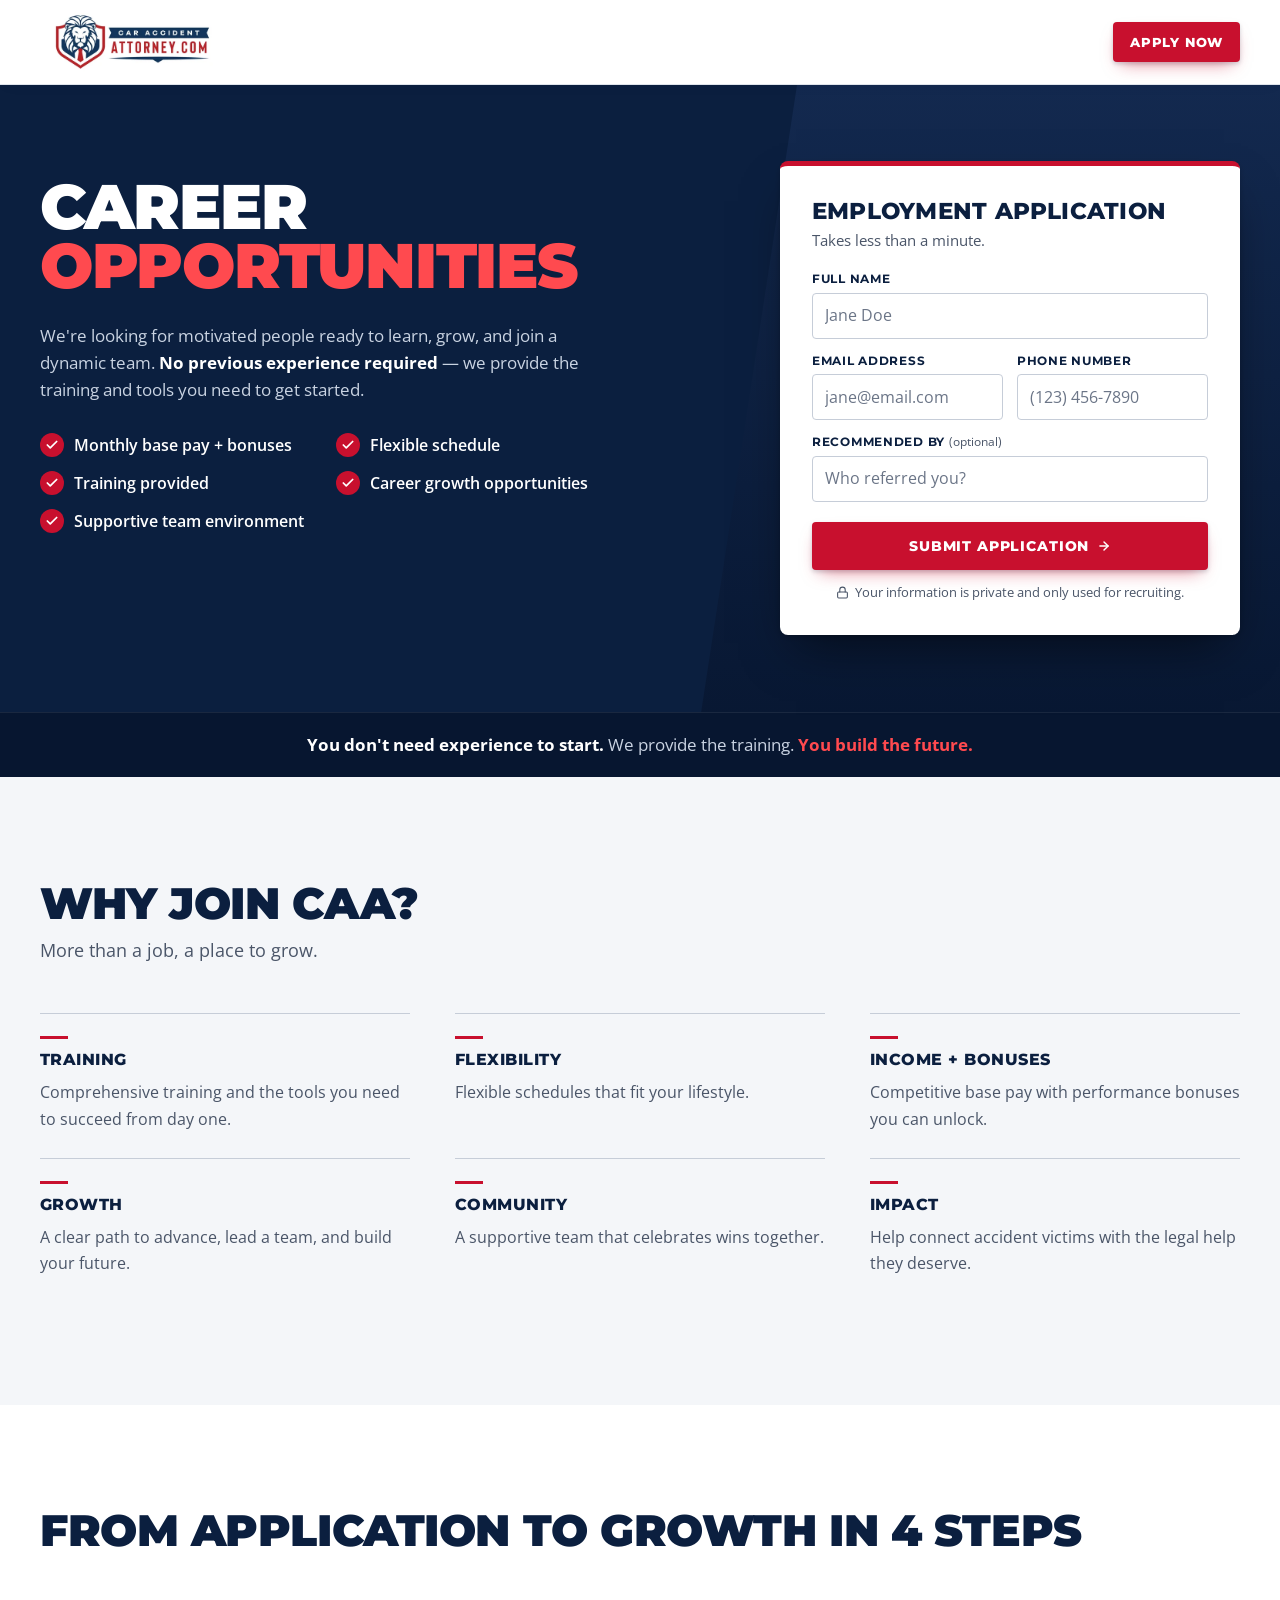
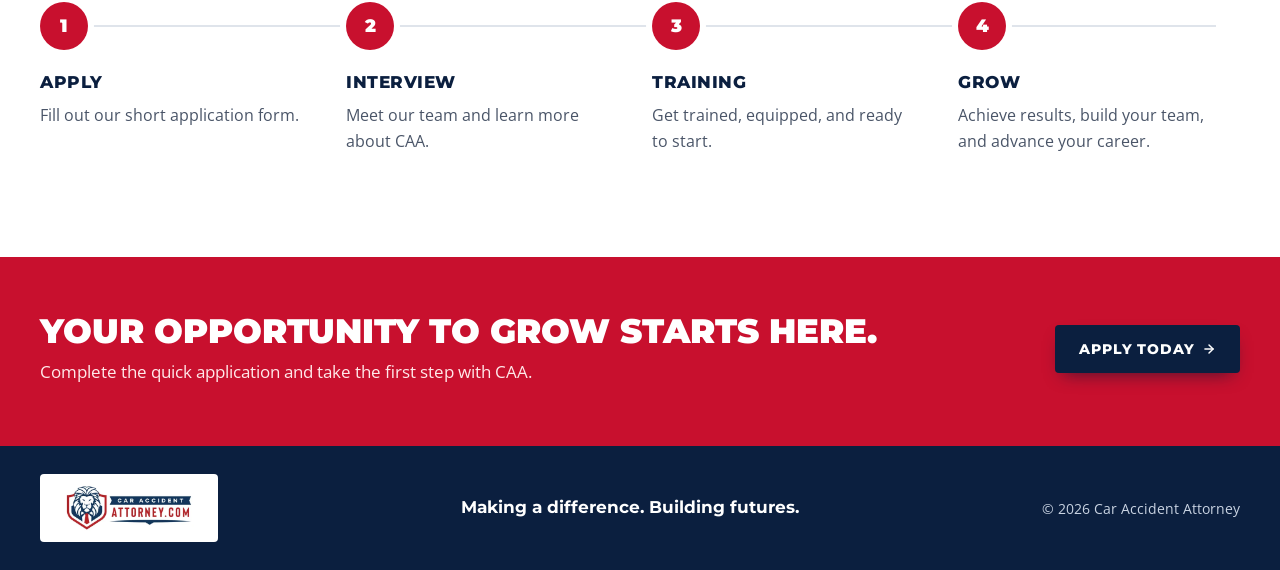
==== commit 5333ae98: "Rediseño «Clásico refinado» de la landing La identidad del original (cabecera blanca, hero azul mari" ====
--- a/html/index.html
+++ b/html/index.html
@@ -5,7 +5,7 @@
   <meta name="viewport" content="width=device-width, initial-scale=1">
   <title>Careers at CAA — Join the Car Accident Attorney Team</title>
   <meta name="description" content="Join CAA. Monthly base pay plus bonuses, flexible schedule and training provided — no previous experience required. Apply in under a minute.">
-  <meta name="theme-color" content="#0b1626">
+  <meta name="theme-color" content="#0b1f3f">
   <link rel="canonical" href="https://www.joincaa.team/">
 
   <!-- Open Graph / social preview -->
@@ -21,8 +21,8 @@
   <link rel="icon" type="image/png" href="assets/favicon.png">
   <link rel="apple-touch-icon" href="assets/apple-touch-icon.png">
 
-  <link rel="preload" href="fonts/ultra-400.woff2" as="font" type="font/woff2" crossorigin>
-  <link rel="preload" href="fonts/barlow-500.woff2" as="font" type="font/woff2" crossorigin>
+  <link rel="preload" href="fonts/montserrat-var.woff2" as="font" type="font/woff2" crossorigin>
+  <link rel="preload" href="fonts/open-sans-var.woff2" as="font" type="font/woff2" crossorigin>
   <link rel="stylesheet" href="css/style.css">
   <script src="js/scripts.js" defer></script>
 </head>
@@ -40,7 +40,7 @@
 
   <header class="site-header">
     <div class="container header-inner">
-      <a href="#top" class="plate-logo" aria-label="Car Accident Attorney — home">
+      <a href="#top" class="brand" aria-label="Car Accident Attorney — home">
         <img src="assets/logo-horizontal.webp" alt="Car Accident Attorney" width="480" height="166">
       </a>
       <a href="#apply" class="btn btn-red btn-sm">Apply now</a>
@@ -48,52 +48,27 @@
   </header>
 
   <main id="top">
-    <!-- THE WINDOW -->
-    <section class="window">
-      <div class="container window-grid">
-
-        <div class="window-copy">
-          <svg class="arch" viewBox="0 0 640 170" role="img" aria-label="Now hiring">
-            <defs>
-              <pattern id="gold" patternUnits="userSpaceOnUse" width="124" height="124">
-                <image href="assets/tex/gold-leaf.webp" width="124" height="124"/>
-              </pattern>
-              <path id="arc" d="M 40 160 Q 320 10 600 160"/>
-            </defs>
-            <g class="arch-shade" aria-hidden="true">
-              <text><textPath href="#arc" startOffset="50%" text-anchor="middle">NOW HIRING</textPath></text>
-            </g>
-            <g class="arch-outline" aria-hidden="true">
-              <text><textPath href="#arc" startOffset="50%" text-anchor="middle">NOW HIRING</textPath></text>
-            </g>
-            <g class="arch-leaf" aria-hidden="true">
-              <text><textPath href="#arc" startOffset="50%" text-anchor="middle">NOW HIRING</textPath></text>
-            </g>
-          </svg>
-
-          <h1 class="gilt" data-glint>
-            <span class="gl-back" aria-hidden="true">Build your career with CAA</span>
-            <span class="gl-front">Build your career with CAA</span>
-          </h1>
-
+    <!-- HERO: copy + application -->
+    <section class="hero">
+      <div class="container hero-grid">
+        <div class="hero-copy">
+          <h1><span class="h1-line">Career</span> <span class="h1-line h1-red">opportunities</span></h1>
           <p class="lead">
             We're looking for motivated people ready to learn, grow, and join a dynamic team.
             <strong>No previous experience required</strong> — we provide the training and tools you need to get started.
           </p>
         </div>
 
-        <ul class="checklist" aria-label="What you get">
-          <li><svg class="icon" aria-hidden="true"><use href="#i-check"/></svg> Monthly base pay + bonuses</li>
-          <li><svg class="icon" aria-hidden="true"><use href="#i-check"/></svg> Flexible schedule</li>
-          <li><svg class="icon" aria-hidden="true"><use href="#i-check"/></svg> Training provided</li>
-          <li><svg class="icon" aria-hidden="true"><use href="#i-check"/></svg> Career growth opportunities</li>
-          <li><svg class="icon" aria-hidden="true"><use href="#i-check"/></svg> Supportive team environment</li>
+        <ul class="checks" aria-label="What you get">
+          <li><span class="check" aria-hidden="true"><svg class="icon"><use href="#i-check"/></svg></span> Monthly base pay + bonuses</li>
+          <li><span class="check" aria-hidden="true"><svg class="icon"><use href="#i-check"/></svg></span> Flexible schedule</li>
+          <li><span class="check" aria-hidden="true"><svg class="icon"><use href="#i-check"/></svg></span> Training provided</li>
+          <li><span class="check" aria-hidden="true"><svg class="icon"><use href="#i-check"/></svg></span> Career growth opportunities</li>
+          <li><span class="check" aria-hidden="true"><svg class="icon"><use href="#i-check"/></svg></span> Supportive team environment</li>
         </ul>
 
-        <!-- The card in the window = application form -->
-        <div class="card" id="apply" tabindex="-1">
+        <div class="apply-card" id="apply" tabindex="-1">
           <div class="card-head">
-            <p class="script" aria-hidden="true">Apply within</p>
             <h2>Employment application</h2>
             <p class="card-sub">Takes less than a minute.</p>
           </div>
@@ -105,16 +80,18 @@
               <p class="field-error" aria-live="polite"></p>
             </div>
 
-            <div class="field">
-              <label for="email">Email address</label>
-              <input id="email" name="email" type="email" autocomplete="email" inputmode="email" placeholder="jane@email.com" required>
-              <p class="field-error" aria-live="polite"></p>
-            </div>
+            <div class="field-row">
+              <div class="field">
+                <label for="email">Email address</label>
+                <input id="email" name="email" type="email" autocomplete="email" inputmode="email" placeholder="jane@email.com" required>
+                <p class="field-error" aria-live="polite"></p>
+              </div>
 
-            <div class="field">
-              <label for="phone">Phone number</label>
-              <input id="phone" name="phone" type="tel" autocomplete="tel-national" inputmode="tel" placeholder="(123) 456-7890" required maxlength="14">
-              <p class="field-error" aria-live="polite"></p>
+              <div class="field">
+                <label for="phone">Phone number</label>
+                <input id="phone" name="phone" type="tel" autocomplete="tel-national" inputmode="tel" placeholder="(123) 456-7890" required maxlength="14">
+                <p class="field-error" aria-live="polite"></p>
+              </div>
             </div>
 
             <div class="field">
@@ -148,83 +125,63 @@
           </div>
         </div>
       </div>
-    </section>
 
-    <!-- Red enamel sign band -->
-    <section class="sign-band">
-      <div class="container">
-        <p class="sign"><strong>You don't need experience to start.</strong> We provide the training — <span>you build the future.</span></p>
+      <div class="hero-strip">
+        <div class="container">
+          <p><strong>You don't need experience to start.</strong> We provide the training. <span>You build the future.</span></p>
+        </div>
       </div>
     </section>
 
-    <!-- BENEFITS: glass-door directory -->
-    <section class="section door" aria-labelledby="why-title">
+    <!-- WHY JOIN -->
+    <section class="section why" aria-labelledby="why-title">
       <div class="container">
-        <h2 id="why-title" class="gilt gilt-md">
-          <span class="gl-back" aria-hidden="true">More than a job, a place to grow</span>
-          <span class="gl-front">More than a job, a place to grow</span>
-        </h2>
+        <div class="section-head">
+          <h2 id="why-title">Why join CAA?</h2>
+          <p>More than a job, a place to grow.</p>
+        </div>
 
-        <dl class="directory">
-          <div class="entry">
-            <dt>Training</dt>
-            <dd>Comprehensive training and the tools you need to succeed from day one.</dd>
-          </div>
-          <div class="entry">
-            <dt>Flexibility</dt>
-            <dd>Flexible schedules that fit your lifestyle.</dd>
-          </div>
-          <div class="entry">
-            <dt>Income + bonuses</dt>
-            <dd>Competitive base pay with performance bonuses you can unlock.</dd>
-          </div>
-          <div class="entry">
-            <dt>Growth</dt>
-            <dd>A clear path to advance, lead a team, and build your future.</dd>
-          </div>
-          <div class="entry">
-            <dt>Community</dt>
-            <dd>A supportive team that celebrates wins together.</dd>
-          </div>
-          <div class="entry">
-            <dt>Impact</dt>
-            <dd>Help connect accident victims with the legal help they deserve.</dd>
-          </div>
+        <dl class="benefits">
+          <div><dt>Training</dt><dd>Comprehensive training and the tools you need to succeed from day one.</dd></div>
+          <div><dt>Flexibility</dt><dd>Flexible schedules that fit your lifestyle.</dd></div>
+          <div><dt>Income + bonuses</dt><dd>Competitive base pay with performance bonuses you can unlock.</dd></div>
+          <div><dt>Growth</dt><dd>A clear path to advance, lead a team, and build your future.</dd></div>
+          <div><dt>Community</dt><dd>A supportive team that celebrates wins together.</dd></div>
+          <div><dt>Impact</dt><dd>Help connect accident victims with the legal help they deserve.</dd></div>
         </dl>
       </div>
     </section>
 
-    <!-- PROCESS: enamel "hours" plaque -->
-    <section class="section plaque-wall" aria-labelledby="steps-title">
+    <!-- PROCESS -->
+    <section class="section process" aria-labelledby="steps-title">
       <div class="container">
-        <div class="plaque">
+        <div class="section-head">
           <h2 id="steps-title">From application to growth in 4 steps</h2>
-          <ol class="hours">
-            <li><span class="h-num">1</span><span class="h-name">Apply</span><span class="h-dots" aria-hidden="true"></span><span class="h-text">Fill out our short application form.</span></li>
-            <li><span class="h-num">2</span><span class="h-name">Interview</span><span class="h-dots" aria-hidden="true"></span><span class="h-text">Meet our team and learn more about CAA.</span></li>
-            <li><span class="h-num">3</span><span class="h-name">Training</span><span class="h-dots" aria-hidden="true"></span><span class="h-text">Get trained, equipped, and ready to start.</span></li>
-            <li><span class="h-num">4</span><span class="h-name">Grow</span><span class="h-dots" aria-hidden="true"></span><span class="h-text">Achieve results, build your team, and advance your career.</span></li>
-          </ol>
         </div>
+        <ol class="timeline">
+          <li><span class="dot" aria-hidden="true">1</span><h3>Apply</h3><p>Fill out our short application form.</p></li>
+          <li><span class="dot" aria-hidden="true">2</span><h3>Interview</h3><p>Meet our team and learn more about CAA.</p></li>
+          <li><span class="dot" aria-hidden="true">3</span><h3>Training</h3><p>Get trained, equipped, and ready to start.</p></li>
+          <li><span class="dot" aria-hidden="true">4</span><h3>Grow</h3><p>Achieve results, build your team, and advance your career.</p></li>
+        </ol>
       </div>
     </section>
 
-    <!-- FINAL CTA: back to the glass -->
-    <section class="window cta">
+    <!-- CTA -->
+    <section class="cta">
       <div class="container cta-inner">
-        <h2 class="gilt gilt-md">
-          <span class="gl-back" aria-hidden="true">Your opportunity to grow starts here.</span>
-          <span class="gl-front">Your opportunity to grow starts here.</span>
-        </h2>
-        <p>Complete the quick application and take the first step with CAA.</p>
-        <a href="#apply" class="btn btn-red">Apply today <svg class="icon" aria-hidden="true"><use href="#i-arrow"/></svg></a>
+        <div>
+          <h2>Your opportunity to grow starts here.</h2>
+          <p>Complete the quick application and take the first step with CAA.</p>
+        </div>
+        <a href="#apply" class="btn btn-navy">Apply today <svg class="icon" aria-hidden="true"><use href="#i-arrow"/></svg></a>
       </div>
     </section>
   </main>
 
   <footer class="site-footer">
     <div class="container footer-inner">
-      <span class="plate-logo plate-logo-lg">
+      <span class="brand brand-footer">
         <img src="assets/logo-horizontal.webp" alt="Car Accident Attorney" width="480" height="166" loading="lazy" decoding="async">
       </span>
       <p class="tagline">Making a difference. <span>Building futures.</span></p>
--- a/html/css/style.css
+++ b/html/css/style.css
@@ -1,464 +1,248 @@
-/* ==========================================================================
-   CAA Careers — Now Hiring, Apply Within
-   A storefront window at night: gilded sign-painter lettering on dark glass,
-   the application card hung inside, enamel plates for the details.
-   Brand inks from the CAA logo (navy #14365B, red #B62126).
-   ========================================================================== */
-
-@font-face { font-family: "Ultra"; src: url("../fonts/ultra-400.woff2") format("woff2"); font-weight: 400; font-display: swap; }
-@font-face { font-family: "Yellowtail"; src: url("../fonts/yellowtail-400.woff2") format("woff2"); font-weight: 400; font-display: swap; }
-@font-face { font-family: "Barlow"; src: url("../fonts/barlow-400.woff2") format("woff2"); font-weight: 400; font-display: swap; }
-@font-face { font-family: "Barlow"; src: url("../fonts/barlow-500.woff2") format("woff2"); font-weight: 500; font-display: swap; }
-@font-face { font-family: "Barlow"; src: url("../fonts/barlow-600.woff2") format("woff2"); font-weight: 600; font-display: swap; }
-@font-face { font-family: "Barlow"; src: url("../fonts/barlow-700.woff2") format("woff2"); font-weight: 700; font-display: swap; }
-@font-face { font-family: "Barlow Condensed"; src: url("../fonts/barlow-condensed-700.woff2") format("woff2"); font-weight: 700; font-display: swap; }
+/* =====================================================================
+   CAA Careers — Classic, refined
+   The original page's identity (white header, navy hero, red accents,
+   heavy uppercase Montserrat, Open Sans) without its stock photo, cyan,
+   stars, title dashes or icon-circle grid. Form moves into the hero.
+   ===================================================================== */
+
+@font-face { font-family: "Montserrat"; src: url("../fonts/montserrat-var.woff2") format("woff2"); font-weight: 100 900; font-display: swap; }
+@font-face { font-family: "Open Sans"; src: url("../fonts/open-sans-var.woff2") format("woff2"); font-weight: 300 800; font-display: swap; }
 
 :root {
-  /* Glass & paint */
-  --glass: #0b1626;
-  --glass-2: #10213a;
-  --glass-3: #142a47;
-  --navy: #14365b;
-  --red: #b62126;
-  --red-deep: #8f1a1e;
-  --shade: #4a0d10;          /* sign painter's block shade */
-  --gold: #d6a94f;
-  --gold-light: #f2d995;
-  --gold-dim: #9c7a36;
-  --enamel: #f7f6f2;
-  --card: #fdfdfc;
-  --rule: #cfd6e0;
-
-  --ink: #142338;
-  --ink-soft: #44536a;
-  --on-glass: #eef1f5;
-  --on-glass-soft: #b9c5d4;
-
-
-  --leaf: url("../assets/tex/gold-leaf.webp");
-
-  --font-sign: "Ultra", "Rockwell Extra Bold", serif;
-  --font-script: "Yellowtail", cursive;
-  --font-body: "Barlow", system-ui, sans-serif;
-  --font-label: "Barlow Condensed", "Barlow", system-ui, sans-serif;
+  --navy: #0b1f3f;           /* original brand navy */
+  --navy-deep: #071630;
+  --navy-2: #13294f;
+  --red: #c8102e;            /* original red, tuned: white text 5.6:1 */
+  --red-hover: #a50d26;
+  --red-on-navy: #ff4a4f;    /* large display red on navy: 4.6:1 */
+  --white: #ffffff;
+  --gray-50: #f4f6f9;
+  --gray-200: #dfe4eb;
+  --gray-300: #c6cdd8;
+  --text: #1c2638;
+  --text-soft: #4a5568;      /* 7.4:1 on white */
+  --on-navy: #ffffff;
+  --on-navy-soft: #c9d3e2;   /* 10:1 on navy */
+  --error: #b42318;
+
+  --head: "Montserrat", "Arial Black", sans-serif;
+  --body: "Open Sans", system-ui, sans-serif;
 
   --container: 1200px;
   --gutter: clamp(16px, 4vw, 40px);
-  --header-h: 76px;
   --ease-out: cubic-bezier(.16, 1, .3, 1);
 }
 
-/* ---------- Base ---------- */
 *, *::before, *::after { box-sizing: border-box; }
-* { margin: 0; }
-
-html {
-  scroll-behavior: smooth;
-  scroll-padding-top: calc(var(--header-h) + 16px);
-  -webkit-text-size-adjust: 100%;
-  scrollbar-color: var(--gold-dim) var(--glass);
-}
-@media (prefers-reduced-motion: reduce) {
-  html { scroll-behavior: auto; }
-  *, *::before, *::after { animation: none !important; transition: none !important; }
-}
-
+html { scroll-behavior: smooth; -webkit-text-size-adjust: 100%; scrollbar-color: var(--navy-2) var(--gray-50); }
 body {
-  font-family: var(--font-body);
-  font-size: 1.0625rem;
-  line-height: 1.55;
-  color: var(--ink);
-  background: var(--glass);
+  margin: 0; background: var(--white); color: var(--text-soft);
+  font: 400 1rem/1.65 var(--body);
   -webkit-font-smoothing: antialiased;
-}
-::selection { background: var(--gold); color: var(--glass); }
-
+  caret-color: var(--red);
+}
 img, svg { display: block; max-width: 100%; }
-a { color: inherit; }
-strong { font-weight: 700; }
-
-.icon {
-  width: 1.25em; height: 1.25em;
-  fill: none; stroke: currentColor; stroke-width: 2.2;
-  stroke-linecap: round; stroke-linejoin: round;
-  flex-shrink: 0;
-}
+h1, h2, h3 { margin: 0; color: var(--navy); font-family: var(--head); text-wrap: balance; }
+p { margin: 0; text-wrap: pretty; }
+a { color: inherit; text-underline-offset: .2em; }
+::selection { background: var(--red); color: var(--white); }
+:focus-visible { outline: 3px solid var(--red); outline-offset: 3px; border-radius: 3px; }
+
 .container { width: min(100% - 2 * var(--gutter), var(--container)); margin-inline: auto; }
-:focus-visible { outline: 3px solid var(--gold-light); outline-offset: 3px; border-radius: 4px; }
-
-.skip-link {
-  position: absolute; left: 16px; top: -60px; z-index: 100;
-  background: var(--enamel); color: var(--navy);
-  padding: 10px 16px; border-radius: 8px; font-weight: 700; text-decoration: none;
-}
-.skip-link:focus { top: 12px; }
-
-/* ---------- Gilded sign lettering ---------- */
-/* Back copy: red outline ring plus a stepped dark-red block shade.
-   Front copy: gold leaf raster clipped into the letters, with one glint layer. */
-.gilt {
-  --ol: .045em;
+.icon { width: 1em; height: 1em; fill: none; stroke: currentColor; stroke-width: 2; stroke-linecap: round; stroke-linejoin: round; flex: none; }
+
+.skip-link { position: absolute; left: 16px; top: -100px; z-index: 100; background: var(--navy); color: var(--white); padding: 10px 16px; font-weight: 700; }
+.skip-link:focus { top: 16px; }
+
+/* ---------- Buttons ---------- */
+.btn {
+  display: inline-flex; align-items: center; justify-content: center; gap: .55em;
+  min-height: 48px; padding: .85em 1.7em;
+  border: 0; border-radius: 4px;
+  font: 800 .875rem/1 var(--head); letter-spacing: .06em; text-transform: uppercase;
+  text-decoration: none; cursor: pointer;
+  transition: background-color .2s var(--ease-out), transform .2s var(--ease-out), box-shadow .2s var(--ease-out);
+}
+.btn .icon { transition: transform .25s var(--ease-out); stroke-width: 2.5; }
+.btn:hover .icon { transform: translateX(3px); }
+.btn-red { background: var(--red); color: var(--white); box-shadow: 0 2px 4px rgba(11,31,63,.18), 0 8px 18px -8px rgba(200,16,46,.6); }
+.btn-red:hover { background: var(--red-hover); }
+.btn-red:active { transform: translateY(1px); box-shadow: 0 1px 2px rgba(11,31,63,.2); }
+.btn-navy { background: var(--navy); color: var(--white); box-shadow: 0 8px 18px -8px rgba(7,22,48,.7); }
+.btn-navy:hover { background: var(--navy-deep); }
+.btn-navy:focus-visible { outline-color: var(--white); }
+.btn-sm { min-height: 40px; padding: .7em 1.3em; font-size: .8125rem; }
+.btn-block { width: 100%; }
+.btn[disabled] { cursor: progress; opacity: .85; }
+.btn.is-loading .icon { animation: nudge 1s var(--ease-out) infinite; }
+@keyframes nudge { 50% { transform: translateX(4px); } }
+
+/* ---------- Header ---------- */
+.site-header { position: sticky; top: 0; z-index: 20; background: var(--white); box-shadow: 0 1px 0 var(--gray-200), 0 4px 14px -10px rgba(11,31,63,.35); }
+.header-inner { display: flex; align-items: center; justify-content: space-between; gap: 16px; padding-block: 10px; }
+.brand img { height: clamp(46px, 6.5vw, 64px); width: auto; }
+
+/* ---------- Hero ---------- */
+.hero { position: relative; background: var(--navy); color: var(--on-navy-soft); overflow: hidden; isolation: isolate; }
+/* The original's angled panel behind the form, kept as plain geometry */
+.hero::before {
+  content: ""; position: absolute; inset: 0 0 0 auto; width: 46%; z-index: -1;
+  background: linear-gradient(180deg, var(--navy-2), var(--navy-deep));
+  clip-path: polygon(18% 0, 100% 0, 100% 100%, 0 100%);
+}
+.hero-grid {
+  display: grid; gap: 28px clamp(32px, 5vw, 80px);
+  grid-template-columns: minmax(0, 1fr) minmax(340px, 460px);
+  grid-template-areas: "copy card" "checks card";
+  grid-template-rows: auto 1fr;
+  padding-block: clamp(40px, 6vw, 80px) clamp(48px, 6vw, 80px);
+}
+.hero-copy { grid-area: copy; }
+.checks { grid-area: checks; }
+.apply-card { grid-area: card; align-self: start; }
+
+.hero h1 {
+  color: var(--white);
+  font-weight: 900; text-transform: uppercase;
+  font-size: clamp(2.4rem, 4.9vw, 4.375rem);
+  line-height: .95; letter-spacing: -.02em;
+  margin-top: clamp(0px, 1.5vw, 16px);
+}
+.h1-line { display: block; }
+.h1-red { color: var(--red-on-navy); }
+.lead { margin-top: clamp(18px, 2.2vw, 26px); max-width: 34em; font-size: clamp(1.0625rem, 1.3vw, 1.1875rem); line-height: 1.6; }
+.lead strong { color: var(--white); font-weight: 700; }
+
+.checks { list-style: none; margin: 0; padding: 0; display: grid; grid-template-columns: repeat(2, minmax(0, max-content)); gap: 12px 32px; align-content: start; }
+.checks li { display: flex; align-items: center; gap: 10px; color: var(--white); font-weight: 600; }
+.check { display: grid; place-items: center; width: 24px; height: 24px; border-radius: 50%; background: var(--red); color: var(--white); flex: none; }
+.check .icon { width: 14px; height: 14px; stroke-width: 3; }
+
+/* ---------- Application card ---------- */
+.apply-card {
   position: relative;
-  display: inline-grid;
-  font-family: var(--font-sign);
-  font-weight: 400;
-  line-height: 1.08;
-  letter-spacing: .01em;
-}
-.gilt > .gl-back, .gilt > .gl-front { grid-area: 1 / 1; position: relative; }
-.gilt > .gl-front { z-index: 1; }
-.gilt .gl-back {
-  color: var(--red);
-  text-shadow:
-    var(--ol) 0 0 var(--red),
-    calc(var(--ol) * .866) calc(var(--ol) * .5) 0 var(--red),
-    calc(var(--ol) * .5) calc(var(--ol) * .866) 0 var(--red),
-    0 var(--ol) 0 var(--red),
-    calc(var(--ol) * -.5) calc(var(--ol) * .866) 0 var(--red),
-    calc(var(--ol) * -.866) calc(var(--ol) * .5) 0 var(--red),
-    calc(var(--ol) * -1) 0 0 var(--red),
-    calc(var(--ol) * -.866) calc(var(--ol) * -.5) 0 var(--red),
-    calc(var(--ol) * -.5) calc(var(--ol) * -.866) 0 var(--red),
-    0 calc(var(--ol) * -1) 0 var(--red),
-    calc(var(--ol) * .5) calc(var(--ol) * -.866) 0 var(--red),
-    calc(var(--ol) * .866) calc(var(--ol) * -.5) 0 var(--red),
-    /* block shade, down-right */
-    .06em .06em 0 var(--shade),
-    .075em .075em 0 var(--shade),
-    .09em .09em 0 var(--shade),
-    .105em .105em 0 var(--shade),
-    .12em .12em 0 var(--shade);
-}
-.gilt .gl-front {
-  color: transparent;
-  background:
-    linear-gradient(105deg, transparent 42%, rgb(255 250 230 / .85) 50%, transparent 58%) 160% 0 / 250% 100% no-repeat,
-    var(--leaf) 0 0 / var(--leaf-size, 1.7em) var(--leaf-size, 1.7em);
-  -webkit-background-clip: text; background-clip: text;
-}
-[data-glint] .gl-front { animation: glint 1.8s var(--ease-out) .5s both; }
-@keyframes glint {
-  from { background-position: 160% 0, 0 0; }
-  to   { background-position: -60% 0, 0 0; }
-}
-
-/* ---------- Buttons: red enamel with a gold pinstripe ---------- */
-.btn {
-  position: relative;
-  display: inline-flex; align-items: center; justify-content: center; gap: .55em;
-  font-family: var(--font-label); font-weight: 700;
-  font-size: 1.0625rem; letter-spacing: .1em; text-transform: uppercase;
-  text-decoration: none; line-height: 1;
-  padding: 1.05em 1.7em;
-  border: 0; border-radius: 8px;
-  cursor: pointer;
-  transition: transform .25s var(--ease-out), box-shadow .25s var(--ease-out), background-color .2s;
-}
-.btn-red {
-  background: linear-gradient(180deg, #c5292e 0%, var(--red) 55%, var(--red-deep) 100%);
-  color: #fff;
-  box-shadow:
-    inset 0 0 0 3px var(--red-deep),
-    inset 0 0 0 4.5px var(--gold),
-    0 2px 3px rgb(0 0 0 / .3), 0 10px 22px -8px rgb(0 0 0 / .55);
-}
-.btn-red:hover { transform: translateY(-2px); box-shadow: inset 0 0 0 3px var(--red-deep), inset 0 0 0 4.5px var(--gold-light), 0 4px 6px rgb(0 0 0 / .3), 0 16px 28px -10px rgb(0 0 0 / .6); }
-.btn:active { transform: translateY(0); }
-.btn .icon { width: 1.1em; height: 1.1em; transition: transform .25s var(--ease-out); }
-.btn:hover .icon { transform: translateX(3px); }
-.btn-sm { font-size: .875rem; padding: .95em 1.3em; }
-.btn-block { width: 100%; font-size: 1.125rem; padding: 1.15em 1.4em; }
-.btn:disabled { cursor: progress; opacity: .85; transform: none; }
-.btn.is-loading .icon { animation: nudge .9s ease-in-out infinite; }
-@keyframes nudge { 50% { transform: translateX(4px); } }
-
-/* ---------- Header ---------- */
-.site-header {
-  position: sticky; top: 0; z-index: 50;
-  background: var(--glass);
-  box-shadow: 0 1px 0 rgb(214 169 79 / .25), 0 3px 0 rgb(214 169 79 / .08);
-}
-.header-inner { height: var(--header-h); display: flex; align-items: center; justify-content: space-between; gap: 16px; }
-
-/* Logo shown untouched on a white enamel plate */
-.plate-logo {
-  display: inline-block;
-  background: #fff;
-  padding: 6px 12px;
-  border-radius: 8px;
-  box-shadow: inset 0 0 0 1.5px rgb(20 54 91 / .25), 0 2px 6px rgb(0 0 0 / .35);
-}
-.plate-logo img { height: 46px; width: auto; }
-.plate-logo-lg img { height: 64px; }
-
-/* ---------- The window: one pane of glass behind the whole page ---------- */
-main {
-  position: relative;
-  isolation: isolate;
-  background: linear-gradient(180deg, var(--glass-2) 0%, var(--glass) 30%, var(--glass-2) 62%, var(--glass) 100%);
-  overflow: hidden;
-}
-main::before {           /* the single soft diagonal reflection */
-  content: ""; position: absolute; inset: 0; z-index: -1; pointer-events: none;
-  background: linear-gradient(105deg,
-    transparent 0 14%,
-    rgb(255 255 255 / .085) 17%, rgb(255 255 255 / .03) 23%, transparent 25%,
-    transparent 27%, rgb(255 255 255 / .05) 28%, transparent 29.5%,
-    transparent 100%);
-}
-.window {
-  position: relative;
-  color: var(--on-glass);
-}
-.window:first-child { padding-block: clamp(28px, 4vw, 56px) clamp(48px, 7vw, 96px); }
-/* the sill: double gold pinstripe */
-.window:first-child::after {
-  content: ""; position: absolute; left: 0; right: 0; bottom: 0; height: 9px;
-  border-block: 2px solid var(--gold-dim);
-  background: var(--glass);
-}
-
-.window-grid {
-  display: grid;
-  grid-template-columns: minmax(0, 1.15fr) minmax(340px, .85fr);
-  grid-template-areas: "copy form" "list form";
-  grid-template-rows: auto 1fr;
-  column-gap: clamp(32px, 5vw, 80px);
-  row-gap: 28px;
-  align-items: start;
-}
-.window-copy { grid-area: copy; }
-.checklist { grid-area: list; }
-.card { grid-area: form; }
-
-.arch { width: min(100%, 540px); height: auto; margin: 0 0 18px -6px; overflow: visible; }
-.arch text { font-family: var(--font-sign); font-size: 74px; letter-spacing: 3px; }
-.arch-shade { transform: translate(6px, 7px); }
-.arch-shade text { fill: var(--shade); }
-.arch-outline text { fill: var(--red); stroke: var(--red); stroke-width: 7px; stroke-linejoin: round; }
-.arch-leaf text { fill: url(#gold); }
-
-.window h1 {
-  font-size: clamp(2.5rem, 5.4vw, 4.75rem);
-  margin-bottom: 28px;
-  text-wrap: balance;
-  max-width: 12ch;
-}
-.lead { font-size: clamp(1.0625rem, 1.4vw, 1.25rem); color: var(--on-glass-soft); max-width: 34rem; }
-.lead strong { color: var(--on-glass); }
-
-.checklist {
-  list-style: none; padding: 0;
-  display: grid; grid-template-columns: repeat(2, minmax(0, max-content)); gap: 12px 28px;
-  font-family: var(--font-label); font-weight: 700;
-  font-size: 1.125rem; letter-spacing: .05em; text-transform: uppercase;
-}
-.checklist li { display: flex; align-items: center; gap: 10px; }
-.checklist .icon { width: 20px; height: 20px; color: var(--gold); stroke-width: 3; }
-
-/* ---------- The card in the window ---------- */
-.card {
-  position: relative;
-  background: var(--card);
-  color: var(--ink);
-  border-radius: 4px;
-  padding: 30px clamp(22px, 3vw, 36px) 26px;
-  box-shadow: 0 2px 4px rgb(0 0 0 / .3), 0 30px 60px -20px rgb(0 0 0 / .7);
-  rotate: -.8deg;
-}
-.card:focus { outline: none; }
-.card-head { text-align: center; padding-bottom: 16px; margin-bottom: 6px; border-bottom: 4px double var(--red); }
-.script {
-  font-family: var(--font-script);
-  font-size: clamp(2.5rem, 4vw, 3rem);
-  line-height: 1; color: var(--red);
-  margin-bottom: 8px;
-}
-.card-head h2 {
-  font-family: var(--font-sign); font-weight: 400;
-  font-size: 1.375rem; line-height: 1.15; color: var(--navy);
-}
-.card-sub { color: var(--ink-soft); font-size: .9375rem; margin-top: 4px; }
-
-.field { padding-top: 14px; }
-.field label {
-  display: block;
-  font-family: var(--font-label); font-weight: 700;
-  font-size: .875rem; letter-spacing: .08em; text-transform: uppercase;
-  color: var(--navy);
-}
-.optional { font-family: var(--font-body); font-weight: 500; text-transform: none; letter-spacing: 0; color: var(--ink-soft); }
+  background: var(--white); color: var(--text-soft);
+  border-radius: 8px; border-top: 5px solid var(--red);
+  padding: clamp(22px, 2.6vw, 32px);
+  box-shadow: 0 2px 6px rgba(0,0,0,.18), 0 24px 48px -16px rgba(0,0,0,.55);
+}
+.apply-card:focus { outline: none; }
+.card-head { margin-bottom: 18px; }
+.card-head h2 { font-size: clamp(1.25rem, 1.8vw, 1.5rem); font-weight: 800; text-transform: uppercase; letter-spacing: .01em; line-height: 1.15; }
+.card-sub { margin-top: 4px; font-size: .9375rem; }
+
+.field { margin-bottom: 14px; min-width: 0; }
+.field-row { display: grid; grid-template-columns: 1fr 1fr; gap: 0 14px; }
+.field label { display: block; margin-bottom: 6px; color: var(--navy); font: 700 .75rem/1.3 var(--head); letter-spacing: .06em; text-transform: uppercase; }
+.optional { font-family: var(--body); font-weight: 400; letter-spacing: 0; text-transform: none; color: var(--text-soft); }
 .field input {
-  width: 100%;
-  font: 500 1.0625rem/1.3 var(--font-body);
-  color: var(--ink);
-  background: transparent;
-  border: 0; border-bottom: 2px solid var(--rule); border-radius: 0;
-  padding: 10px 2px 8px;
-  caret-color: var(--red);
-  transition: border-color .2s, background-color .2s;
-}
-.field input::placeholder { color: #5a6a7e; }
-.field input:hover { border-bottom-color: #9fb1c7; }
-.field input:focus { outline: none; border-bottom-color: var(--navy); background: #f1f5fa; }
-.field input:focus-visible { box-shadow: 0 2px 0 var(--navy); }
-.field input[aria-invalid="true"] { border-bottom-color: var(--red); background: #fdf1f1; }
-.field-error { font-size: .875rem; font-weight: 600; color: var(--red); }
-.field-error:not(:empty) { margin-top: 6px; }
+  width: 100%; min-height: 46px; padding: 10px 12px;
+  border: 1px solid var(--gray-300); border-radius: 4px; background: var(--white);
+  font: 400 1rem/1.3 var(--body); color: var(--text);
+  transition: border-color .2s var(--ease-out), box-shadow .2s var(--ease-out);
+}
+.field input::placeholder { color: #6b7587; opacity: 1; }
+.field input:hover { border-color: #9aa5b6; }
+.field input:focus { outline: none; border-color: var(--navy); box-shadow: 0 0 0 3px rgba(11,31,63,.16); }
+.field input[aria-invalid="true"] { border-color: var(--error); box-shadow: 0 0 0 3px rgba(180,35,24,.14); }
+.field-error { color: var(--error); font-size: .8125rem; margin-top: 4px; }
+.field-error:empty { display: none; }
 
 .hp { position: absolute; left: -9999px; width: 1px; height: 1px; overflow: hidden; }
 
-.form-alert {
-  display: flex; gap: 10px; align-items: flex-start;
-  margin-top: 18px; padding: 12px 14px;
-  background: #fdf1f1; color: var(--red-deep);
-  border: 1px solid #f0c4c6; border-radius: 6px;
-  font-size: .9375rem; font-weight: 600;
-}
+.form-alert { display: flex; gap: .6em; align-items: flex-start; margin: 2px 0 14px; padding: 10px 12px; border-radius: 4px; background: #fdf0ef; color: var(--error); border: 1px solid rgba(180,35,24,.3); font-size: .9375rem; }
 .form-alert[hidden] { display: none; }
-#apply-form .btn-block { margin-top: 24px; }
-.privacy { margin-top: 14px; font-size: .875rem; color: var(--ink-soft); text-align: center; text-wrap: balance; }
-.privacy .icon { display: inline-block; width: 14px; height: 14px; vertical-align: -2px; margin-right: 4px; }
-
-.apply-success { text-align: center; padding: 24px 4px 12px; }
+.form-alert .icon { margin-top: .2em; }
+
+#apply-form .btn-block { margin-top: 6px; }
+.privacy { margin-top: 12px; font-size: .8125rem; text-align: center; text-wrap: balance; }
+.privacy .icon { display: inline-block; vertical-align: -.15em; margin-right: .3em; }
+
+.apply-success { text-align: center; padding: 20px 4px 8px; }
+.apply-success[hidden] { display: none; }
 .apply-success:focus { outline: none; }
-.apply-success[hidden] { display: none; }
-.card:has(.apply-success:not([hidden])) .card-sub { display: none; }
-.success-badge {
-  width: 76px; height: 76px; margin: 0 auto 14px;
-  display: grid; place-items: center;
-  background: var(--red); color: #fff; border-radius: 50%;
-  box-shadow: inset 0 0 0 4px var(--red), inset 0 0 0 6px #fff;
-}
-.success-badge .icon { width: 34px; height: 34px; stroke-width: 3; }
-.apply-success h2 { font-family: var(--font-script); font-weight: 400; font-size: 3rem; line-height: 1; color: var(--red); margin-bottom: 12px; }
-.apply-success p { color: var(--ink-soft); }
-
-/* ---------- Red enamel sign band ---------- */
-.sign-band { padding-block: clamp(36px, 5vw, 56px); }
-.sign {
-  max-width: 980px; margin-inline: auto;
-  background: var(--red);
-  color: #fff;
-  border-radius: 10px;
-  padding: 24px clamp(20px, 4vw, 48px);
-  text-align: center;
-  font-family: var(--font-label); font-weight: 700;
-  font-size: clamp(1.125rem, 2.2vw, 1.5rem);
-  letter-spacing: .06em; text-transform: uppercase; text-wrap: balance;
-  /* porcelain enamel: white rim inside a red edge, one gloss line */
-  box-shadow:
-    inset 0 0 0 6px var(--red),
-    inset 0 0 0 9px #fff,
-    inset 0 2px 0 9px rgb(255 255 255 / .0),
-    0 3px 5px rgb(0 0 0 / .35);
-}
-.sign span { color: #fcefc6; }
+.success-badge { width: 64px; height: 64px; margin: 0 auto 14px; display: grid; place-items: center; border-radius: 50%; background: var(--red); color: var(--white); font-size: 30px; box-shadow: 0 8px 18px -8px rgba(200,16,46,.6); }
+.success-badge .icon { stroke-width: 3; }
+.apply-success h2 { font-size: 1.75rem; font-weight: 900; text-transform: uppercase; }
+.apply-success p { margin-top: 8px; }
+.apply-card:has(.apply-success:not([hidden])) .card-head { display: none; }
+
+/* Strip at the foot of the hero (the original's floating card, as a band) */
+.hero-strip { background: var(--navy-deep); border-top: 1px solid rgba(255,255,255,.08); }
+.hero-strip p { padding-block: 18px; text-align: center; color: var(--on-navy-soft); font-size: 1.0625rem; }
+.hero-strip strong { color: var(--white); }
+.hero-strip span { color: var(--red-on-navy); font-weight: 700; }
 
 /* ---------- Sections ---------- */
-.section { padding-block: clamp(72px, 10vw, 128px); }
-.gilt-md { font-size: clamp(2.125rem, 4.6vw, 3.75rem); text-wrap: balance; }
-
-/* Glass-door directory */
-.door { color: var(--on-glass); }
-.door .gilt { max-width: 18ch; margin-bottom: clamp(44px, 6vw, 72px); }
-.directory {
-  display: grid; grid-template-columns: repeat(2, minmax(0, 1fr));
-  column-gap: clamp(32px, 6vw, 96px);
-  border-top: 4px double var(--gold-dim);
-}
-.entry {
-  display: grid; gap: 8px; align-content: start;
-  padding-block: 24px;
-  border-bottom: 1px solid rgb(214 169 79 / .28);
-}
-.entry dt {
-  font-family: var(--font-sign);
-  font-size: clamp(1.375rem, 2vw, 1.75rem); line-height: 1.1;
-  color: var(--gold);
-  text-shadow:
-    1px 0 0 var(--red), -1px 0 0 var(--red), 0 1px 0 var(--red), 0 -1px 0 var(--red),
-    2px 2px 0 var(--shade);
-}
-.entry dd { color: var(--on-glass-soft); max-width: 40ch; }
-
-/* Enamel "hours" plaque on a painted wall */
-.plaque {
-  position: relative;
-  max-width: 920px; margin-inline: auto;
-  background: var(--enamel);
-  color: var(--ink);
-  border-radius: 18px;
-  padding: clamp(40px, 6vw, 64px) clamp(24px, 6vw, 72px);
-  box-shadow:
-    inset 0 0 0 10px var(--enamel),
-    inset 0 0 0 12px var(--navy),
-    0 4px 6px rgb(0 0 0 / .3), 0 30px 50px -20px rgb(0 0 0 / .6);
-}
-.plaque h2 {
-  font-family: var(--font-sign); font-weight: 400;
-  font-size: clamp(1.75rem, 3.4vw, 2.75rem); line-height: 1.1;
-  color: var(--navy); text-align: center; text-wrap: balance;
-  padding-bottom: 22px; margin-bottom: 10px;
-  border-bottom: 4px double var(--red);
-}
-.hours { list-style: none; padding: 0; }
-.hours li {
-  display: grid;
-  grid-template-columns: 2.6rem max-content minmax(24px, 1fr) minmax(0, 24rem);
-  align-items: baseline; gap: 14px;
-  padding-block: 18px;
-  border-bottom: 1px solid #d9dde3;
-}
-.hours li:last-child { border-bottom: 0; }
-.h-num { font-family: var(--font-sign); font-size: 1.75rem; line-height: 1; color: var(--red); }
-.h-name { font-family: var(--font-sign); font-size: 1.5rem; line-height: 1.1; color: var(--navy); }
-.h-dots { border-bottom: 3px dotted #9aa6b6; transform: translateY(-.3em); }
-.h-text { color: var(--ink-soft); }
-
-/* Final call */
-.cta { padding-block: clamp(80px, 11vw, 140px); text-align: center; }
-.cta-inner { display: grid; justify-items: center; gap: 22px; }
-.cta .gilt { max-width: 20ch; }
-.cta p { font-size: 1.1875rem; color: var(--on-glass-soft); max-width: 40ch; margin-bottom: 10px; }
-.cta .btn { font-size: 1.125rem; }
+.section { padding-block: clamp(64px, 8vw, 104px); }
+.section-head { margin-bottom: clamp(32px, 4vw, 48px); }
+.section-head h2 { font-size: clamp(1.875rem, 3.6vw, 2.75rem); font-weight: 900; text-transform: uppercase; letter-spacing: -.01em; line-height: 1.05; }
+.section-head p { margin-top: 10px; font-size: 1.125rem; color: var(--text-soft); }
+
+.why { background: var(--gray-50); }
+.benefits { margin: 0; display: grid; grid-template-columns: repeat(3, minmax(0, 1fr)); gap: 0 clamp(24px, 3.5vw, 48px); }
+.benefits > div { padding: 22px 0 26px; border-top: 1px solid var(--gray-300); }
+.benefits dt { position: relative; padding-top: 14px; color: var(--navy); font: 800 1rem/1.3 var(--head); text-transform: uppercase; letter-spacing: .03em; }
+.benefits dt::before { content: ""; position: absolute; left: 0; top: 0; width: 28px; height: 3px; background: var(--red); }
+.benefits dd { margin: 8px 0 0; max-width: 28em; }
+
+/* Process timeline */
+.timeline { list-style: none; margin: 0; padding: 0; display: grid; grid-template-columns: repeat(4, minmax(0, 1fr)); gap: 24px; counter-reset: none; position: relative; }
+.timeline::before { content: ""; position: absolute; left: 24px; right: 24px; top: 23px; height: 2px; background: var(--gray-200); }
+.timeline li { position: relative; padding-right: 8px; }
+.dot { position: relative; display: grid; place-items: center; width: 48px; height: 48px; border-radius: 50%; background: var(--red); color: var(--white); font: 900 1.125rem/1 var(--head); box-shadow: 0 0 0 6px var(--white); }
+.timeline h3 { margin-top: 18px; font-size: 1.0625rem; font-weight: 800; text-transform: uppercase; letter-spacing: .03em; }
+.timeline p { margin-top: 6px; max-width: 18em; }
+
+/* ---------- CTA ---------- */
+.cta { background: var(--red); color: #ffe9ea; }
+.cta-inner { display: flex; align-items: center; justify-content: space-between; gap: 24px 48px; flex-wrap: wrap; padding-block: clamp(40px, 5vw, 56px); }
+.cta h2 { color: var(--white); font-size: clamp(1.5rem, 2.8vw, 2.125rem); font-weight: 900; text-transform: uppercase; line-height: 1.1; }
+.cta p { margin-top: 8px; font-size: 1.0625rem; }
 
 /* ---------- Footer ---------- */
-.site-footer {
-  background: #08111e; color: var(--on-glass-soft);
-  padding-block: 48px;
-  box-shadow: inset 0 2px 0 rgb(214 169 79 / .25);
-}
-.footer-inner { display: flex; align-items: center; justify-content: space-between; gap: 24px; flex-wrap: wrap; }
-.tagline { font-family: var(--font-script); font-size: 1.75rem; color: var(--on-glass); }
-.tagline span { color: var(--gold); white-space: nowrap; }
-.copyright { font-size: .9375rem; }
+.site-footer { background: var(--navy); color: var(--on-navy-soft); border-top: 4px solid var(--red); }
+.footer-inner { display: grid; grid-template-columns: auto 1fr auto; align-items: center; gap: 24px; padding-block: 28px; }
+.brand-footer { background: var(--white); padding: 8px 14px; border-radius: 4px; }
+.brand-footer img { height: 52px; width: auto; }
+.tagline { text-align: center; color: var(--white); font: 700 1.0625rem/1.4 var(--head); }
+.tagline span { white-space: nowrap; }
+.copyright { font-size: .875rem; }
+
+/* ---------- Motion: the headline wipes in once ---------- */
+@media (prefers-reduced-motion: no-preference) {
+  .h1-line { animation: wipe .9s var(--ease-out) both; }
+  .h1-red { animation-delay: .12s; }
+}
+@keyframes wipe { from { clip-path: inset(0 100% 0 0); transform: translateX(-12px); } to { clip-path: inset(0 0 0 0); transform: none; } }
 
 /* ---------- Responsive ---------- */
 @media (max-width: 980px) {
-  .window-grid {
-    grid-template-columns: minmax(0, 1fr);
-    grid-template-areas: "copy" "form" "list";
-    grid-template-rows: auto;
-  }
-  .window h1 { max-width: 14ch; }
-  .card { rotate: 0deg; max-width: 560px; }
-  .directory { grid-template-columns: minmax(0, 1fr); }
-  .hours li { grid-template-columns: 2.6rem max-content minmax(24px, 1fr); }
-  .h-text { grid-column: 2 / -1; }
-}
-
-@media (max-width: 620px) {
-  :root { --header-h: 64px; }
-  .plate-logo img { height: 36px; }
-  .plate-logo { padding: 5px 9px; }
-  .window:first-child { padding-top: 20px; }
-  .window h1 { margin-bottom: 18px; }
-  .window-grid { row-gap: 32px; }
-  .checklist { grid-template-columns: 1fr; font-size: 1.0625rem; }
-  .hours li { grid-template-columns: 2.2rem minmax(0, 1fr); gap: 4px 12px; }
-  .h-dots { display: none; }
-  .h-text { grid-column: 2; }
-  .footer-inner { flex-direction: column; text-align: center; }
-}
-
+  .hero::before { width: 100%; top: auto; height: 46%; clip-path: polygon(0 18%, 100% 0, 100% 100%, 0 100%); }
+  .hero h1 { font-size: clamp(2.2rem, 8.4vw, 4.375rem); }
+  .hero-grid { grid-template-columns: minmax(0, 1fr); grid-template-areas: "copy" "card" "checks"; grid-template-rows: none; }
+  .apply-card { max-width: 560px; width: 100%; }
+  .benefits { grid-template-columns: repeat(2, minmax(0, 1fr)); }
+  .timeline { grid-template-columns: repeat(2, minmax(0, 1fr)); row-gap: 40px; }
+  .timeline::before { display: none; }
+  .footer-inner { grid-template-columns: 1fr; justify-items: center; text-align: center; }
+}
+@media (max-width: 600px) {
+  .header-inner { padding-block: 8px; }
+  .hero-grid { padding-top: 24px; gap: 22px; }
+  .hero h1 { font-size: clamp(2rem, 10.2vw, 3.25rem); }
+  .lead { font-size: 1rem; margin-top: 12px; }
+  .apply-card { padding: 18px 16px 20px; }
+  .card-head { margin-bottom: 12px; }
+  .field-row { grid-template-columns: 1fr; }
+  .field { margin-bottom: 10px; }
+  .field label { margin-bottom: 4px; }
+  .field input { min-height: 44px; }
+  .checks { grid-template-columns: 1fr; }
+  .benefits { grid-template-columns: 1fr; }
+  .timeline { grid-template-columns: 1fr; row-gap: 28px; }
+  .timeline li { display: grid; grid-template-columns: 48px 1fr; column-gap: 16px; }
+  .timeline .dot { grid-row: span 2; }
+  .timeline h3 { margin-top: 4px; }
+  .cta-inner { flex-direction: column; align-items: flex-start; }
+}
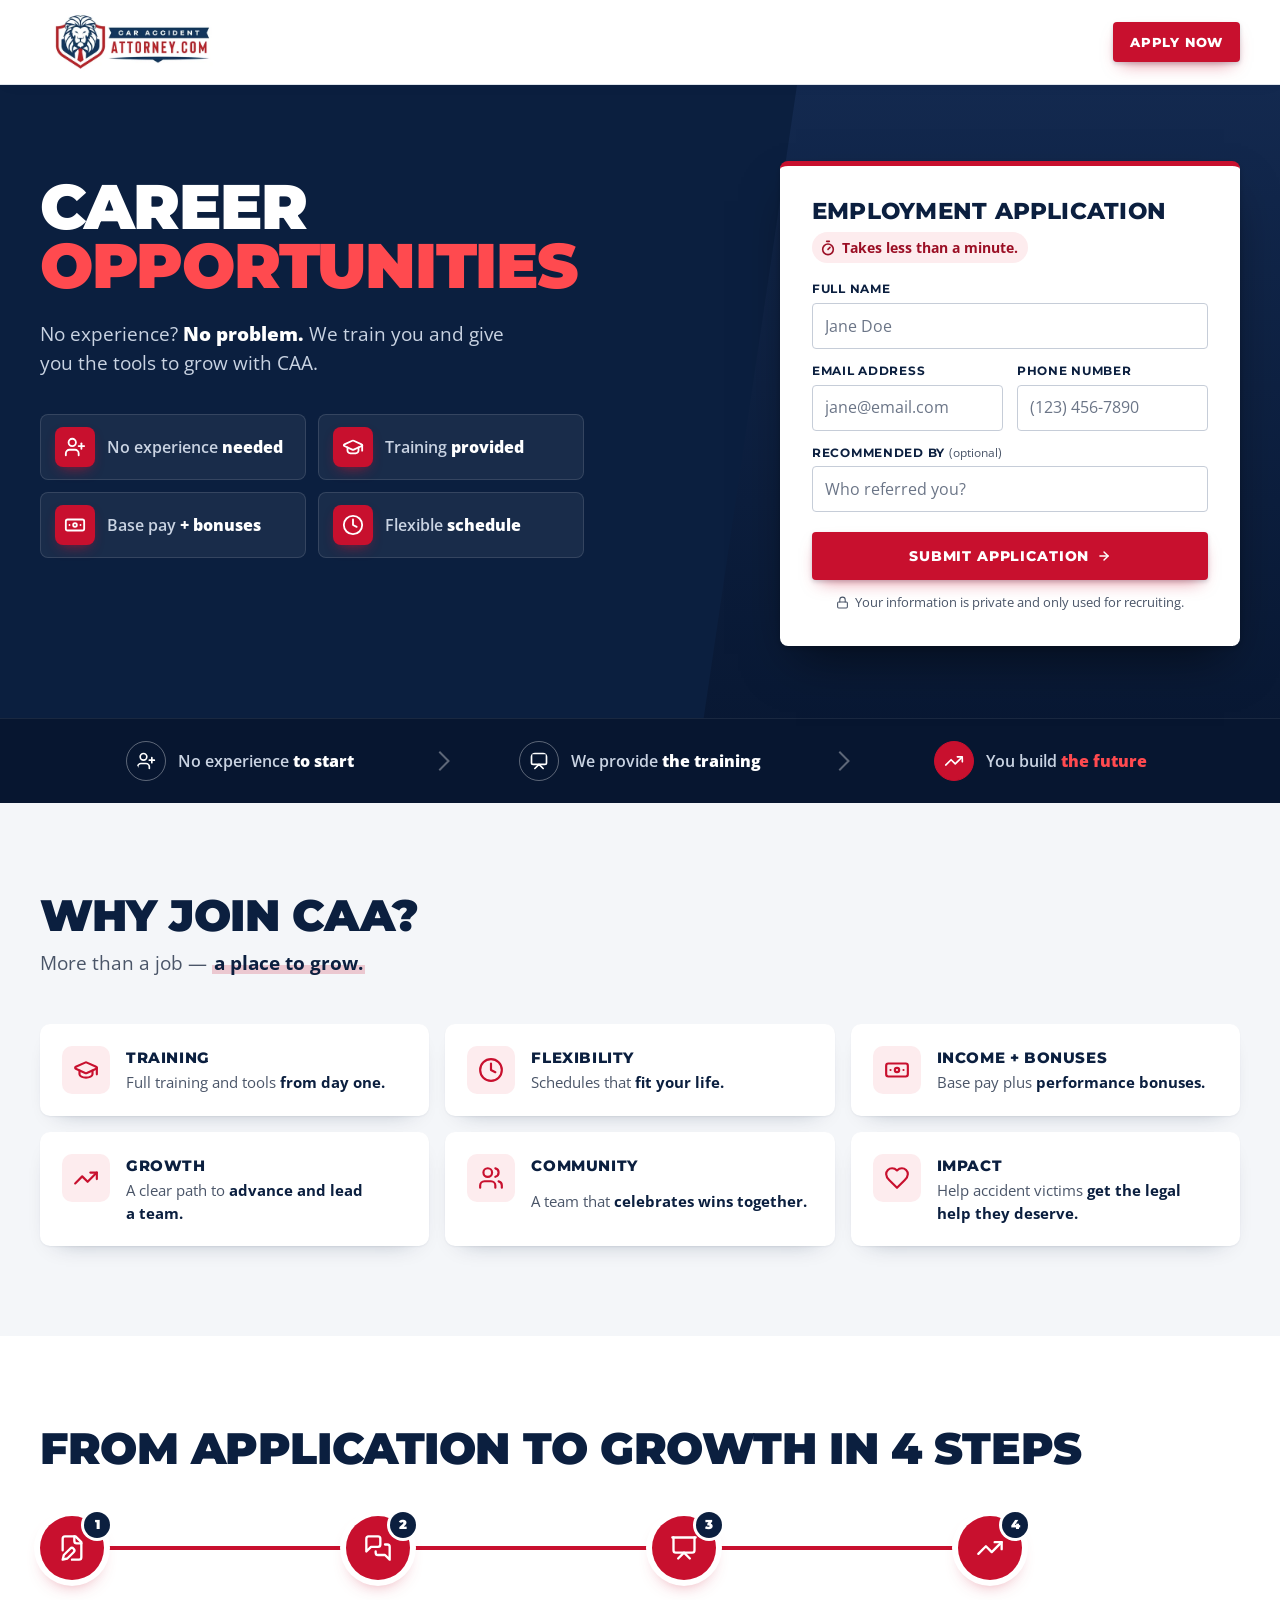
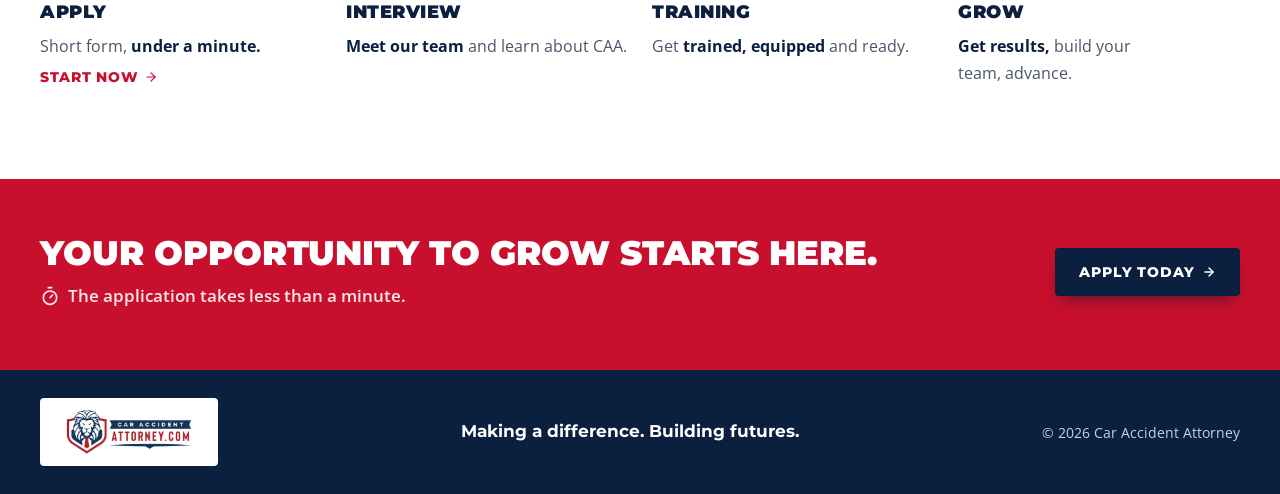
==== commit 9b59b866: "Clásico: más visual y fácil de leer en el celular (comentarios del cliente) - Textos resumidos a una" ====
--- a/html/index.html
+++ b/html/index.html
@@ -25,15 +25,27 @@
   <link rel="preload" href="fonts/open-sans-var.woff2" as="font" type="font/woff2" crossorigin>
   <link rel="stylesheet" href="css/style.css">
   <script src="js/scripts.js" defer></script>
+  <script src="js/ui.js" defer></script>
 </head>
 <body>
 
-  <!-- Icon sprite (Lucide-style, ISC license) -->
+  <!-- Icon sprite (Lucide, ISC license) -->
   <svg xmlns="http://www.w3.org/2000/svg" style="display:none">
     <symbol id="i-check" viewBox="0 0 24 24"><path d="M20 6 9 17l-5-5"/></symbol>
     <symbol id="i-arrow" viewBox="0 0 24 24"><path d="M5 12h14"/><path d="m12 5 7 7-7 7"/></symbol>
     <symbol id="i-lock" viewBox="0 0 24 24"><rect width="18" height="11" x="3" y="11" rx="2"/><path d="M7 11V7a5 5 0 0 1 10 0v4"/></symbol>
     <symbol id="i-alert" viewBox="0 0 24 24"><circle cx="12" cy="12" r="10"/><path d="M12 8v4"/><path d="M12 16h.01"/></symbol>
+    <symbol id="i-cash" viewBox="0 0 24 24"><rect width="20" height="12" x="2" y="6" rx="2"/><circle cx="12" cy="12" r="2"/><path d="M6 12h.01M18 12h.01"/></symbol>
+    <symbol id="i-clock" viewBox="0 0 24 24"><circle cx="12" cy="12" r="10"/><path d="M12 6v6l4 2"/></symbol>
+    <symbol id="i-cap" viewBox="0 0 24 24"><path d="M21.42 10.922a1 1 0 0 0-.019-1.838L12.83 5.18a2 2 0 0 0-1.66 0L2.6 9.08a1 1 0 0 0 0 1.832l8.57 3.908a2 2 0 0 0 1.66 0z"/><path d="M22 10v6"/><path d="M6 12.5V16a6 3 0 0 0 12 0v-3.5"/></symbol>
+    <symbol id="i-growth" viewBox="0 0 24 24"><path d="m22 7-8.5 8.5-5-5L2 17"/><path d="M16 7h6v6"/></symbol>
+    <symbol id="i-team" viewBox="0 0 24 24"><path d="M16 21v-2a4 4 0 0 0-4-4H6a4 4 0 0 0-4 4v2"/><circle cx="9" cy="7" r="4"/><path d="M22 21v-2a4 4 0 0 0-3-3.87"/><path d="M16 3.13a4 4 0 0 1 0 7.75"/></symbol>
+    <symbol id="i-heart" viewBox="0 0 24 24"><path d="M19 14c1.49-1.46 3-3.21 3-5.5A5.5 5.5 0 0 0 16.5 3c-1.76 0-3 .5-4.5 2-1.5-1.5-2.74-2-4.5-2A5.5 5.5 0 0 0 2 8.5c0 2.3 1.5 4.05 3 5.5l7 7Z"/></symbol>
+    <symbol id="i-newbie" viewBox="0 0 24 24"><path d="M16 21v-2a4 4 0 0 0-4-4H6a4 4 0 0 0-4 4v2"/><circle cx="9" cy="7" r="4"/><path d="M19 8v6"/><path d="M22 11h-6"/></symbol>
+    <symbol id="i-form" viewBox="0 0 24 24"><path d="M12 22h6a2 2 0 0 0 2-2V7l-5-5H6a2 2 0 0 0-2 2v10"/><path d="M14 2v4a2 2 0 0 0 2 2h4"/><path d="M10.4 12.6a2 2 0 1 1 3 3L8 21l-4 1 1-4Z"/></symbol>
+    <symbol id="i-chat" viewBox="0 0 24 24"><path d="M14 9a2 2 0 0 1-2 2H6l-4 4V4a2 2 0 0 1 2-2h8a2 2 0 0 1 2 2z"/><path d="M18 9h2a2 2 0 0 1 2 2v11l-4-4h-6a2 2 0 0 1-2-2v-1"/></symbol>
+    <symbol id="i-board" viewBox="0 0 24 24"><path d="M2 3h20"/><path d="M21 3v11a2 2 0 0 1-2 2H5a2 2 0 0 1-2-2V3"/><path d="m7 21 5-5 5 5"/></symbol>
+    <symbol id="i-timer" viewBox="0 0 24 24"><path d="M10 2h4"/><path d="m12 14 3-3"/><circle cx="12" cy="14" r="8"/></symbol>
   </svg>
 
   <a class="skip-link" href="#apply">Skip to application</a>
@@ -48,29 +60,25 @@
   </header>
 
   <main id="top">
-    <!-- HERO: copy + application -->
+    <!-- HERO: the offer in one glance + the application -->
     <section class="hero">
       <div class="container hero-grid">
         <div class="hero-copy">
           <h1><span class="h1-line">Career</span> <span class="h1-line h1-red">opportunities</span></h1>
-          <p class="lead">
-            We're looking for motivated people ready to learn, grow, and join a dynamic team.
-            <strong>No previous experience required</strong> — we provide the training and tools you need to get started.
-          </p>
-        </div>
-
-        <ul class="checks" aria-label="What you get">
-          <li><span class="check" aria-hidden="true"><svg class="icon"><use href="#i-check"/></svg></span> Monthly base pay + bonuses</li>
-          <li><span class="check" aria-hidden="true"><svg class="icon"><use href="#i-check"/></svg></span> Flexible schedule</li>
-          <li><span class="check" aria-hidden="true"><svg class="icon"><use href="#i-check"/></svg></span> Training provided</li>
-          <li><span class="check" aria-hidden="true"><svg class="icon"><use href="#i-check"/></svg></span> Career growth opportunities</li>
-          <li><span class="check" aria-hidden="true"><svg class="icon"><use href="#i-check"/></svg></span> Supportive team environment</li>
+          <p class="lead">No experience? <strong>No problem.</strong> We train you and give you the tools to grow with CAA.</p>
+        </div>
+
+        <ul class="perks" aria-label="What you get">
+          <li><span class="perk-icon" aria-hidden="true"><svg class="icon"><use href="#i-newbie"/></svg></span><span>No experience <b>needed</b></span></li>
+          <li><span class="perk-icon" aria-hidden="true"><svg class="icon"><use href="#i-cap"/></svg></span><span>Training <b>provided</b></span></li>
+          <li><span class="perk-icon" aria-hidden="true"><svg class="icon"><use href="#i-cash"/></svg></span><span>Base pay <b>+ bonuses</b></span></li>
+          <li><span class="perk-icon" aria-hidden="true"><svg class="icon"><use href="#i-clock"/></svg></span><span>Flexible <b>schedule</b></span></li>
         </ul>
 
         <div class="apply-card" id="apply" tabindex="-1">
           <div class="card-head">
             <h2>Employment application</h2>
-            <p class="card-sub">Takes less than a minute.</p>
+            <p class="card-sub"><svg class="icon" aria-hidden="true"><use href="#i-timer"/></svg> Takes less than a minute.</p>
           </div>
 
           <form id="apply-form" novalidate>
@@ -126,9 +134,15 @@
         </div>
       </div>
 
-      <div class="hero-strip">
+      <!-- The promise, as a three-part equation -->
+      <div class="promise">
         <div class="container">
-          <p><strong>You don't need experience to start.</strong> We provide the training. <span>You build the future.</span></p>
+          <p class="sr-only">You don't need experience to start. We provide the training. You build the future.</p>
+          <ol class="promise-row" aria-hidden="true">
+            <li><svg class="icon"><use href="#i-newbie"/></svg><span>No experience <b>to start</b></span></li>
+            <li><svg class="icon"><use href="#i-board"/></svg><span>We provide <b>the training</b></span></li>
+            <li class="is-you"><svg class="icon"><use href="#i-growth"/></svg><span>You build <b>the future</b></span></li>
+          </ol>
         </div>
       </div>
     </section>
@@ -138,31 +152,47 @@
       <div class="container">
         <div class="section-head">
           <h2 id="why-title">Why join CAA?</h2>
-          <p>More than a job, a place to grow.</p>
-        </div>
-
-        <dl class="benefits">
-          <div><dt>Training</dt><dd>Comprehensive training and the tools you need to succeed from day one.</dd></div>
-          <div><dt>Flexibility</dt><dd>Flexible schedules that fit your lifestyle.</dd></div>
-          <div><dt>Income + bonuses</dt><dd>Competitive base pay with performance bonuses you can unlock.</dd></div>
-          <div><dt>Growth</dt><dd>A clear path to advance, lead a team, and build your future.</dd></div>
-          <div><dt>Community</dt><dd>A supportive team that celebrates wins together.</dd></div>
-          <div><dt>Impact</dt><dd>Help connect accident victims with the legal help they deserve.</dd></div>
-        </dl>
-      </div>
-    </section>
-
-    <!-- PROCESS -->
+          <p>More than a job — <mark>a place to grow.</mark></p>
+        </div>
+
+        <ul class="benefits" data-reveal>
+          <li><span class="b-icon" aria-hidden="true"><svg class="icon"><use href="#i-cap"/></svg></span><h3>Training</h3><p>Full training and tools <strong>from day one.</strong></p></li>
+          <li><span class="b-icon" aria-hidden="true"><svg class="icon"><use href="#i-clock"/></svg></span><h3>Flexibility</h3><p>Schedules that <strong>fit your life.</strong></p></li>
+          <li><span class="b-icon" aria-hidden="true"><svg class="icon"><use href="#i-cash"/></svg></span><h3>Income + bonuses</h3><p>Base pay plus <strong>performance bonuses.</strong></p></li>
+          <li><span class="b-icon" aria-hidden="true"><svg class="icon"><use href="#i-growth"/></svg></span><h3>Growth</h3><p>A clear path to <strong>advance and lead a team.</strong></p></li>
+          <li><span class="b-icon" aria-hidden="true"><svg class="icon"><use href="#i-team"/></svg></span><h3>Community</h3><p>A team that <strong>celebrates wins together.</strong></p></li>
+          <li><span class="b-icon" aria-hidden="true"><svg class="icon"><use href="#i-heart"/></svg></span><h3>Impact</h3><p>Help accident victims <strong>get the legal help they deserve.</strong></p></li>
+        </ul>
+      </div>
+    </section>
+
+    <!-- HOW TO APPLY -->
     <section class="section process" aria-labelledby="steps-title">
       <div class="container">
         <div class="section-head">
           <h2 id="steps-title">From application to growth in 4 steps</h2>
         </div>
-        <ol class="timeline">
-          <li><span class="dot" aria-hidden="true">1</span><h3>Apply</h3><p>Fill out our short application form.</p></li>
-          <li><span class="dot" aria-hidden="true">2</span><h3>Interview</h3><p>Meet our team and learn more about CAA.</p></li>
-          <li><span class="dot" aria-hidden="true">3</span><h3>Training</h3><p>Get trained, equipped, and ready to start.</p></li>
-          <li><span class="dot" aria-hidden="true">4</span><h3>Grow</h3><p>Achieve results, build your team, and advance your career.</p></li>
+        <ol class="timeline" data-reveal>
+          <li>
+            <span class="dot" aria-hidden="true"><svg class="icon"><use href="#i-form"/></svg><span class="dot-num">1</span></span>
+            <div class="step-body">
+              <h3>Apply</h3>
+              <p>Short form, <strong>under a minute.</strong></p>
+              <a href="#apply" class="step-link">Start now <svg class="icon" aria-hidden="true"><use href="#i-arrow"/></svg></a>
+            </div>
+          </li>
+          <li>
+            <span class="dot" aria-hidden="true"><svg class="icon"><use href="#i-chat"/></svg><span class="dot-num">2</span></span>
+            <div class="step-body"><h3>Interview</h3><p><strong>Meet our team</strong> and learn about CAA.</p></div>
+          </li>
+          <li>
+            <span class="dot" aria-hidden="true"><svg class="icon"><use href="#i-board"/></svg><span class="dot-num">3</span></span>
+            <div class="step-body"><h3>Training</h3><p>Get <strong>trained, equipped</strong> and ready.</p></div>
+          </li>
+          <li>
+            <span class="dot" aria-hidden="true"><svg class="icon"><use href="#i-growth"/></svg><span class="dot-num">4</span></span>
+            <div class="step-body"><h3>Grow</h3><p><strong>Get results,</strong> build your team, advance.</p></div>
+          </li>
         </ol>
       </div>
     </section>
@@ -172,7 +202,7 @@
       <div class="container cta-inner">
         <div>
           <h2>Your opportunity to grow starts here.</h2>
-          <p>Complete the quick application and take the first step with CAA.</p>
+          <p><svg class="icon" aria-hidden="true"><use href="#i-timer"/></svg> The application takes less than a minute.</p>
         </div>
         <a href="#apply" class="btn btn-navy">Apply today <svg class="icon" aria-hidden="true"><use href="#i-arrow"/></svg></a>
       </div>
--- a/html/css/style.css
+++ b/html/css/style.css
@@ -2,7 +2,9 @@
    CAA Careers — Classic, refined
    The original page's identity (white header, navy hero, red accents,
    heavy uppercase Montserrat, Open Sans) without its stock photo, cyan,
-   stars, title dashes or icon-circle grid. Form moves into the hero.
+   stars or title dashes. Form in the hero. Client round 2 (2026-11-17):
+   less running text, key phrases highlighted, icons and graphic elements
+   so the page is understood at a glance on a phone.
    ===================================================================== */
 
 @font-face { font-family: "Montserrat"; src: url("../fonts/montserrat-var.woff2") format("woff2"); font-weight: 100 900; font-display: swap; }
@@ -45,6 +47,8 @@
 h1, h2, h3 { margin: 0; color: var(--navy); font-family: var(--head); text-wrap: balance; }
 p { margin: 0; text-wrap: pretty; }
 a { color: inherit; text-underline-offset: .2em; }
+.sr-only { position: absolute; width: 1px; height: 1px; padding: 0; margin: -1px; overflow: hidden; clip: rect(0 0 0 0); white-space: nowrap; border: 0; }
+mark { background: linear-gradient(transparent 58%, rgba(200,16,46,.2) 58%, rgba(200,16,46,.2) 92%, transparent 92%); color: var(--navy); font-weight: 700; padding: 0 .1em; }
 ::selection { background: var(--red); color: var(--white); }
 :focus-visible { outline: 3px solid var(--red); outline-offset: 3px; border-radius: 3px; }
 
@@ -91,14 +95,14 @@
   clip-path: polygon(18% 0, 100% 0, 100% 100%, 0 100%);
 }
 .hero-grid {
-  display: grid; gap: 28px clamp(32px, 5vw, 80px);
+  display: grid; gap: 0 clamp(32px, 5vw, 80px);
   grid-template-columns: minmax(0, 1fr) minmax(340px, 460px);
-  grid-template-areas: "copy card" "checks card";
+  grid-template-areas: "copy card" "perks card";
   grid-template-rows: auto 1fr;
-  padding-block: clamp(40px, 6vw, 80px) clamp(48px, 6vw, 80px);
+  padding-block: clamp(40px, 6vw, 80px) clamp(48px, 6vw, 72px);
 }
 .hero-copy { grid-area: copy; }
-.checks { grid-area: checks; }
+.perks { grid-area: perks; }
 .apply-card { grid-area: card; align-self: start; }
 
 .hero h1 {
@@ -110,13 +114,20 @@
 }
 .h1-line { display: block; }
 .h1-red { color: var(--red-on-navy); }
-.lead { margin-top: clamp(18px, 2.2vw, 26px); max-width: 34em; font-size: clamp(1.0625rem, 1.3vw, 1.1875rem); line-height: 1.6; }
-.lead strong { color: var(--white); font-weight: 700; }
-
-.checks { list-style: none; margin: 0; padding: 0; display: grid; grid-template-columns: repeat(2, minmax(0, max-content)); gap: 12px 32px; align-content: start; }
-.checks li { display: flex; align-items: center; gap: 10px; color: var(--white); font-weight: 600; }
-.check { display: grid; place-items: center; width: 24px; height: 24px; border-radius: 50%; background: var(--red); color: var(--white); flex: none; }
-.check .icon { width: 14px; height: 14px; stroke-width: 3; }
+.lead { margin-top: clamp(16px, 2vw, 24px); max-width: 26em; font-size: clamp(1.125rem, 1.5vw, 1.3125rem); line-height: 1.5; color: var(--on-navy-soft); }
+.lead strong { color: var(--white); font-weight: 800; }
+
+/* Quick facts: four icon tiles, read in one glance */
+.perks { list-style: none; margin: clamp(24px, 3vw, 36px) 0 0; padding: 0; display: grid; grid-template-columns: repeat(2, minmax(0, 1fr)); gap: 12px; max-width: 34rem; align-content: start; }
+.perks li {
+  display: flex; align-items: center; gap: 12px;
+  padding: 12px 14px; border-radius: 8px;
+  background: rgba(255,255,255,.06); border: 1px solid rgba(255,255,255,.12);
+  color: var(--on-navy-soft); font-weight: 600; line-height: 1.25;
+}
+.perks b { color: var(--white); font-weight: 800; }
+.perk-icon { display: grid; place-items: center; width: 40px; height: 40px; border-radius: 8px; background: var(--red); color: var(--white); flex: none; box-shadow: 0 6px 14px -6px rgba(200,16,46,.8); }
+.perk-icon .icon { width: 22px; height: 22px; }
 
 /* ---------- Application card ---------- */
 .apply-card {
@@ -129,7 +140,8 @@
 .apply-card:focus { outline: none; }
 .card-head { margin-bottom: 18px; }
 .card-head h2 { font-size: clamp(1.25rem, 1.8vw, 1.5rem); font-weight: 800; text-transform: uppercase; letter-spacing: .01em; line-height: 1.15; }
-.card-sub { margin-top: 4px; font-size: .9375rem; }
+.card-sub { display: inline-flex; align-items: center; gap: 6px; margin-top: 8px; padding: 4px 10px 4px 8px; border-radius: 999px; background: #fdecee; color: #9b0f25; font-size: .875rem; font-weight: 700; }
+.card-sub .icon { width: 16px; height: 16px; stroke-width: 2.4; }
 
 .field { margin-bottom: 14px; min-width: 0; }
 .field-row { display: grid; grid-template-columns: 1fr 1fr; gap: 0 14px; }
@@ -167,38 +179,61 @@
 .apply-success p { margin-top: 8px; }
 .apply-card:has(.apply-success:not([hidden])) .card-head { display: none; }
 
-/* Strip at the foot of the hero (the original's floating card, as a band) */
-.hero-strip { background: var(--navy-deep); border-top: 1px solid rgba(255,255,255,.08); }
-.hero-strip p { padding-block: 18px; text-align: center; color: var(--on-navy-soft); font-size: 1.0625rem; }
-.hero-strip strong { color: var(--white); }
-.hero-strip span { color: var(--red-on-navy); font-weight: 700; }
+/* ---------- Promise: no experience -> we train -> you build ---------- */
+.promise { background: var(--navy-deep); border-top: 1px solid rgba(255,255,255,.08); }
+.promise-row { list-style: none; margin: 0; padding: 22px 0; display: grid; grid-template-columns: repeat(3, minmax(0, 1fr)); align-items: center; }
+.promise-row li { position: relative; display: flex; align-items: center; justify-content: center; gap: 12px; color: var(--on-navy-soft); font-weight: 600; line-height: 1.25; }
+.promise-row li + li::before {
+  content: ""; position: absolute; left: -7px; top: 50%; width: 14px; height: 14px;
+  border-top: 2px solid rgba(255,255,255,.35); border-right: 2px solid rgba(255,255,255,.35);
+  transform: translateY(-50%) rotate(45deg);
+}
+.promise-row .icon { width: 40px; height: 40px; padding: 9px; border-radius: 50%; border: 1.5px solid rgba(255,255,255,.35); color: var(--white); stroke-width: 2; }
+.promise-row b { color: var(--white); font-weight: 800; }
+.promise-row .is-you .icon { background: var(--red); border-color: var(--red); }
+.promise-row .is-you b { color: var(--red-on-navy); }
 
 /* ---------- Sections ---------- */
-.section { padding-block: clamp(64px, 8vw, 104px); }
-.section-head { margin-bottom: clamp(32px, 4vw, 48px); }
-.section-head h2 { font-size: clamp(1.875rem, 3.6vw, 2.75rem); font-weight: 900; text-transform: uppercase; letter-spacing: -.01em; line-height: 1.05; }
-.section-head p { margin-top: 10px; font-size: 1.125rem; color: var(--text-soft); }
-
+.section { padding-block: clamp(56px, 7vw, 96px); }
+.section-head { margin-bottom: clamp(28px, 3.5vw, 44px); }
+.section-head h2 { font-size: clamp(1.75rem, 3.6vw, 2.75rem); font-weight: 900; text-transform: uppercase; letter-spacing: -.01em; line-height: 1.05; }
+.section-head p { margin-top: 10px; font-size: 1.1875rem; color: var(--text-soft); }
+
+/* Benefits: icon tiles, one short line each */
 .why { background: var(--gray-50); }
-.benefits { margin: 0; display: grid; grid-template-columns: repeat(3, minmax(0, 1fr)); gap: 0 clamp(24px, 3.5vw, 48px); }
-.benefits > div { padding: 22px 0 26px; border-top: 1px solid var(--gray-300); }
-.benefits dt { position: relative; padding-top: 14px; color: var(--navy); font: 800 1rem/1.3 var(--head); text-transform: uppercase; letter-spacing: .03em; }
-.benefits dt::before { content: ""; position: absolute; left: 0; top: 0; width: 28px; height: 3px; background: var(--red); }
-.benefits dd { margin: 8px 0 0; max-width: 28em; }
-
-/* Process timeline */
-.timeline { list-style: none; margin: 0; padding: 0; display: grid; grid-template-columns: repeat(4, minmax(0, 1fr)); gap: 24px; counter-reset: none; position: relative; }
-.timeline::before { content: ""; position: absolute; left: 24px; right: 24px; top: 23px; height: 2px; background: var(--gray-200); }
-.timeline li { position: relative; padding-right: 8px; }
-.dot { position: relative; display: grid; place-items: center; width: 48px; height: 48px; border-radius: 50%; background: var(--red); color: var(--white); font: 900 1.125rem/1 var(--head); box-shadow: 0 0 0 6px var(--white); }
-.timeline h3 { margin-top: 18px; font-size: 1.0625rem; font-weight: 800; text-transform: uppercase; letter-spacing: .03em; }
-.timeline p { margin-top: 6px; max-width: 18em; }
+.benefits { list-style: none; margin: 0; padding: 0; display: grid; grid-template-columns: repeat(3, minmax(0, 1fr)); gap: 16px; }
+.benefits li {
+  display: grid; grid-template-columns: 48px 1fr; column-gap: 16px; align-items: start;
+  padding: 22px; border-radius: 10px; background: var(--white);
+  box-shadow: 0 1px 2px rgba(11,31,63,.06), 0 10px 24px -18px rgba(11,31,63,.45);
+}
+.b-icon { grid-row: span 2; display: grid; place-items: center; width: 48px; height: 48px; border-radius: 10px; background: #fdecee; color: var(--red); }
+.b-icon .icon { width: 26px; height: 26px; }
+.benefits h3 { font-size: .9375rem; font-weight: 800; text-transform: uppercase; letter-spacing: .04em; line-height: 1.3; padding-top: 2px; }
+.benefits p { margin-top: 4px; font-size: .9375rem; line-height: 1.5; }
+.benefits strong, .timeline strong { color: var(--navy); font-weight: 700; }
+
+/* Process: icon dots on a line that fills as it scrolls in */
+.timeline { --dot: 64px; list-style: none; margin: 0; padding: 0; display: grid; grid-template-columns: repeat(4, minmax(0, 1fr)); gap: 24px; position: relative; }
+.timeline::before, .timeline::after { content: ""; position: absolute; left: calc(var(--dot) / 2); right: calc((100% - 72px) / 4 - var(--dot) / 2); top: calc(var(--dot) / 2 - 2px); height: 4px; border-radius: 2px; background: var(--gray-200); }
+.timeline::after { background: var(--red); transform-origin: left center; }
+.timeline li { position: relative; }
+.dot { position: relative; display: grid; place-items: center; width: var(--dot); height: var(--dot); border-radius: 50%; background: var(--red); color: var(--white); box-shadow: 0 0 0 6px var(--white), 0 10px 20px -10px rgba(200,16,46,.8); z-index: 1; }
+.dot .icon { width: 28px; height: 28px; }
+.dot-num { position: absolute; top: -4px; right: -6px; display: grid; place-items: center; width: 26px; height: 26px; border-radius: 50%; background: var(--navy); color: var(--white); font: 900 .8125rem/1 var(--head); box-shadow: 0 0 0 3px var(--white); }
+.step-body h3 { margin-top: 18px; font-size: 1.125rem; font-weight: 900; text-transform: uppercase; letter-spacing: .03em; }
+.step-body p { margin-top: 6px; max-width: 18em; }
+.step-link { display: inline-flex; align-items: center; gap: 6px; margin-top: 10px; color: var(--red); font: 800 .875rem/1 var(--head); text-transform: uppercase; letter-spacing: .05em; text-decoration: none; }
+.step-link:hover { text-decoration: underline; }
+.step-link .icon { transition: transform .25s var(--ease-out); }
+.step-link:hover .icon { transform: translateX(3px); }
 
 /* ---------- CTA ---------- */
 .cta { background: var(--red); color: #ffe9ea; }
 .cta-inner { display: flex; align-items: center; justify-content: space-between; gap: 24px 48px; flex-wrap: wrap; padding-block: clamp(40px, 5vw, 56px); }
 .cta h2 { color: var(--white); font-size: clamp(1.5rem, 2.8vw, 2.125rem); font-weight: 900; text-transform: uppercase; line-height: 1.1; }
-.cta p { margin-top: 8px; font-size: 1.0625rem; }
+.cta p { display: flex; align-items: center; gap: 8px; margin-top: 10px; font-size: 1.0625rem; font-weight: 600; }
+.cta p .icon { width: 20px; height: 20px; }
 
 /* ---------- Footer ---------- */
 .site-footer { background: var(--navy); color: var(--on-navy-soft); border-top: 4px solid var(--red); }
@@ -209,40 +244,89 @@
 .tagline span { white-space: nowrap; }
 .copyright { font-size: .875rem; }
 
-/* ---------- Motion: the headline wipes in once ---------- */
+/* ---------- Motion ---------- */
 @media (prefers-reduced-motion: no-preference) {
   .h1-line { animation: wipe .9s var(--ease-out) both; }
   .h1-red { animation-delay: .12s; }
+  .perks li { animation: rise .7s var(--ease-out) both; }
+  .perks li:nth-child(2) { animation-delay: .08s; }
+  .perks li:nth-child(3) { animation-delay: .16s; }
+  .perks li:nth-child(4) { animation-delay: .24s; }
+
+  /* Scroll reveals: only when ui.js is running (html.has-reveal) */
+  .has-reveal .benefits li { opacity: 0; transform: translateY(18px); transition: opacity .6s var(--ease-out), transform .6s var(--ease-out); }
+  .has-reveal .benefits.is-in li { opacity: 1; transform: none; }
+  .has-reveal .benefits li:nth-child(2) { transition-delay: .07s; }
+  .has-reveal .benefits li:nth-child(3) { transition-delay: .14s; }
+  .has-reveal .benefits li:nth-child(4) { transition-delay: .21s; }
+  .has-reveal .benefits li:nth-child(5) { transition-delay: .28s; }
+  .has-reveal .benefits li:nth-child(6) { transition-delay: .35s; }
+
+  .has-reveal .timeline::after { transform: scaleX(0); transition: transform 1.4s var(--ease-out) .1s; }
+  .has-reveal .timeline.is-in::after { transform: none; }
+  .has-reveal .timeline .dot { transform: scale(.6); opacity: 0; transition: transform .5s cubic-bezier(.34, 1.56, .64, 1), opacity .3s var(--ease-out); }
+  .has-reveal .timeline.is-in .dot { transform: none; opacity: 1; }
+  .has-reveal .timeline li:nth-child(2) .dot { transition-delay: .3s; }
+  .has-reveal .timeline li:nth-child(3) .dot { transition-delay: .6s; }
+  .has-reveal .timeline li:nth-child(4) .dot { transition-delay: .9s; }
 }
 @keyframes wipe { from { clip-path: inset(0 100% 0 0); transform: translateX(-12px); } to { clip-path: inset(0 0 0 0); transform: none; } }
+@keyframes rise { from { opacity: .001; transform: translateY(10px); } to { opacity: 1; transform: none; } }
 
 /* ---------- Responsive ---------- */
 @media (max-width: 980px) {
   .hero::before { width: 100%; top: auto; height: 46%; clip-path: polygon(0 18%, 100% 0, 100% 100%, 0 100%); }
   .hero h1 { font-size: clamp(2.2rem, 8.4vw, 4.375rem); }
-  .hero-grid { grid-template-columns: minmax(0, 1fr); grid-template-areas: "copy" "card" "checks"; grid-template-rows: none; }
+  .hero-grid { grid-template-columns: minmax(0, 1fr); grid-template-areas: "copy" "perks" "card"; grid-template-rows: none; row-gap: 20px; }
+  .perks { margin-top: 0; max-width: 560px; }
   .apply-card { max-width: 560px; width: 100%; }
   .benefits { grid-template-columns: repeat(2, minmax(0, 1fr)); }
   .timeline { grid-template-columns: repeat(2, minmax(0, 1fr)); row-gap: 40px; }
-  .timeline::before { display: none; }
+  .timeline::before, .timeline::after { display: none; }
   .footer-inner { grid-template-columns: 1fr; justify-items: center; text-align: center; }
 }
 @media (max-width: 600px) {
   .header-inner { padding-block: 8px; }
-  .hero-grid { padding-top: 24px; gap: 22px; }
+  .hero-grid { padding-top: 22px; row-gap: 16px; }
   .hero h1 { font-size: clamp(2rem, 10.2vw, 3.25rem); }
-  .lead { font-size: 1rem; margin-top: 12px; }
-  .apply-card { padding: 18px 16px 20px; }
-  .card-head { margin-bottom: 12px; }
+  .lead { font-size: 1.0625rem; margin-top: 10px; }
+
+  /* Perks become a 4-up icon row */
+  .perks { grid-template-columns: repeat(4, minmax(0, 1fr)); gap: 6px; }
+  .perks li { flex-direction: column; justify-content: flex-start; gap: 6px; padding: 8px 4px 9px; text-align: center; font-size: .75rem; line-height: 1.2; }
+  .perk-icon { width: 34px; height: 34px; }
+  .perk-icon .icon { width: 19px; height: 19px; }
+
+  .apply-card { padding: 16px 16px 18px; }
+  .card-head { margin-bottom: 10px; }
+  .card-sub { margin-top: 6px; font-size: .8125rem; }
   .field-row { grid-template-columns: 1fr; }
-  .field { margin-bottom: 10px; }
+  .field { margin-bottom: 9px; }
   .field label { margin-bottom: 4px; }
   .field input { min-height: 44px; }
-  .checks { grid-template-columns: 1fr; }
-  .benefits { grid-template-columns: 1fr; }
-  .timeline { grid-template-columns: 1fr; row-gap: 28px; }
-  .timeline li { display: grid; grid-template-columns: 48px 1fr; column-gap: 16px; }
-  .timeline .dot { grid-row: span 2; }
-  .timeline h3 { margin-top: 4px; }
+
+  .promise-row { padding: 16px 0 18px; gap: 4px; }
+  .promise-row li { flex-direction: column; gap: 6px; text-align: center; font-size: .8125rem; }
+  .promise-row li + li::before { top: 20px; transform: translateY(-50%) rotate(45deg); left: -6px; width: 10px; height: 10px; }
+  .promise-row .icon { width: 40px; height: 40px; }
+
+  .section-head p { font-size: 1.0625rem; }
+  .benefits { gap: 10px; }
+  .benefits li { grid-template-columns: 1fr; padding: 16px 14px; row-gap: 10px; }
+  .b-icon { grid-row: auto; width: 42px; height: 42px; }
+  .b-icon .icon { width: 23px; height: 23px; }
+  .benefits h3 { font-size: .8125rem; padding-top: 0; }
+  .benefits p { margin-top: -4px; font-size: .875rem; }
+
+  /* Steps: vertical rail */
+  .timeline { --dot: 56px; grid-template-columns: 1fr; row-gap: 26px; }
+  .timeline::before, .timeline::after { display: block; left: calc(var(--dot) / 2 - 2px); right: auto; top: 8px; bottom: 8px; width: 4px; height: auto; }
+  .timeline::after { transform-origin: center top; }
+  .has-reveal .timeline::after { transform: scaleY(0); }
+  .has-reveal .timeline.is-in::after { transform: none; }
+  .timeline li { display: grid; grid-template-columns: var(--dot) 1fr; column-gap: 16px; align-items: center; }
+  .dot .icon { width: 24px; height: 24px; }
+  .step-body h3 { margin-top: 0; font-size: 1rem; }
+  .step-body p { margin-top: 2px; }
   .cta-inner { flex-direction: column; align-items: flex-start; }
 }
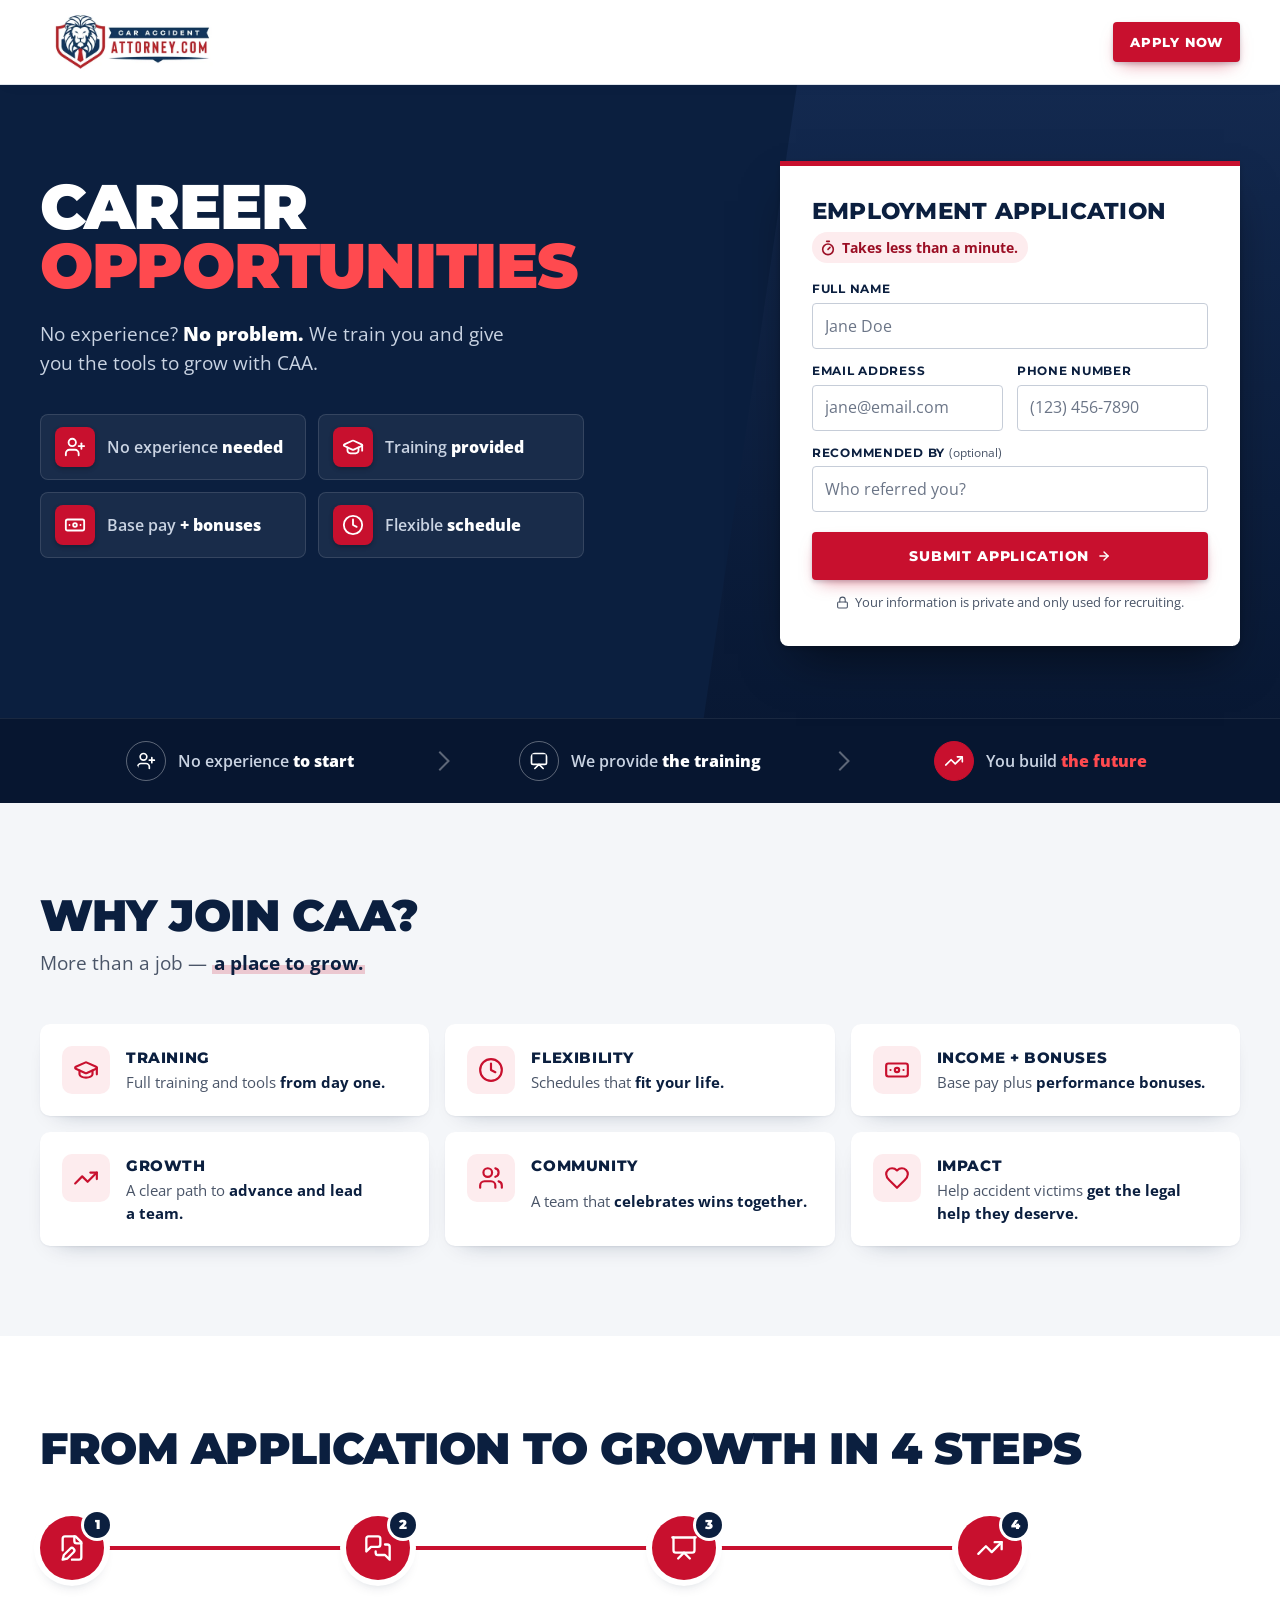
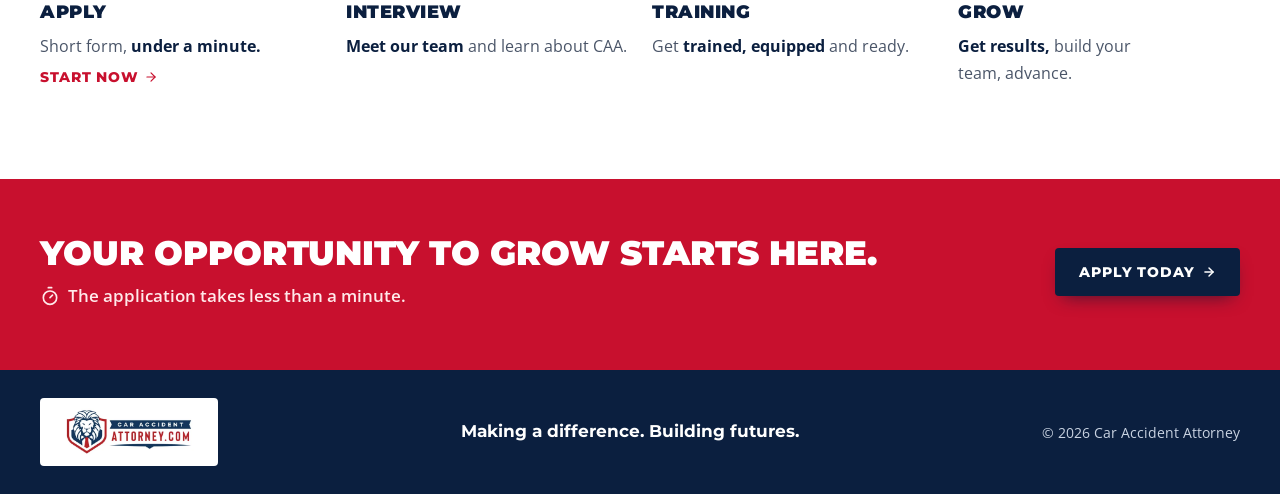
==== commit 73ca3c7f: "Clásico: versión en las URLs de CSS y JS para el paso a producción Evita que quien ya visitó la pági" ====
--- a/html/index.html
+++ b/html/index.html
@@ -23,9 +23,9 @@
 
   <link rel="preload" href="fonts/montserrat-var.woff2" as="font" type="font/woff2" crossorigin>
   <link rel="preload" href="fonts/open-sans-var.woff2" as="font" type="font/woff2" crossorigin>
-  <link rel="stylesheet" href="css/style.css">
-  <script src="js/scripts.js" defer></script>
-  <script src="js/ui.js" defer></script>
+  <link rel="stylesheet" href="css/style.css?v=20261117">
+  <script src="js/scripts.js?v=20261117" defer></script>
+  <script src="js/ui.js?v=20261117" defer></script>
 </head>
 <body>
 
--- a/html/css/style.css
+++ b/html/css/style.css
@@ -126,14 +126,14 @@
   color: var(--on-navy-soft); font-weight: 600; line-height: 1.25;
 }
 .perks b { color: var(--white); font-weight: 800; }
-.perk-icon { display: grid; place-items: center; width: 40px; height: 40px; border-radius: 8px; background: var(--red); color: var(--white); flex: none; box-shadow: 0 6px 14px -6px rgba(200,16,46,.8); }
+.perk-icon { display: grid; place-items: center; width: 40px; height: 40px; border-radius: 8px; background: var(--red); color: var(--white); flex: none; box-shadow: 0 2px 4px rgba(0,0,0,.25); }
 .perk-icon .icon { width: 22px; height: 22px; }
 
 /* ---------- Application card ---------- */
 .apply-card {
   position: relative;
   background: var(--white); color: var(--text-soft);
-  border-radius: 8px; border-top: 5px solid var(--red);
+  border-radius: 0 0 8px 8px; border-top: 5px solid var(--red);
   padding: clamp(22px, 2.6vw, 32px);
   box-shadow: 0 2px 6px rgba(0,0,0,.18), 0 24px 48px -16px rgba(0,0,0,.55);
 }
@@ -218,7 +218,7 @@
 .timeline::before, .timeline::after { content: ""; position: absolute; left: calc(var(--dot) / 2); right: calc((100% - 72px) / 4 - var(--dot) / 2); top: calc(var(--dot) / 2 - 2px); height: 4px; border-radius: 2px; background: var(--gray-200); }
 .timeline::after { background: var(--red); transform-origin: left center; }
 .timeline li { position: relative; }
-.dot { position: relative; display: grid; place-items: center; width: var(--dot); height: var(--dot); border-radius: 50%; background: var(--red); color: var(--white); box-shadow: 0 0 0 6px var(--white), 0 10px 20px -10px rgba(200,16,46,.8); z-index: 1; }
+.dot { position: relative; display: grid; place-items: center; width: var(--dot); height: var(--dot); border-radius: 50%; background: var(--red); color: var(--white); box-shadow: 0 0 0 6px var(--white), 0 8px 16px -8px rgba(11,31,63,.45); z-index: 1; }
 .dot .icon { width: 28px; height: 28px; }
 .dot-num { position: absolute; top: -4px; right: -6px; display: grid; place-items: center; width: 26px; height: 26px; border-radius: 50%; background: var(--navy); color: var(--white); font: 900 .8125rem/1 var(--head); box-shadow: 0 0 0 3px var(--white); }
 .step-body h3 { margin-top: 18px; font-size: 1.125rem; font-weight: 900; text-transform: uppercase; letter-spacing: .03em; }
@@ -311,12 +311,12 @@
   .promise-row .icon { width: 40px; height: 40px; }
 
   .section-head p { font-size: 1.0625rem; }
-  .benefits { gap: 10px; }
-  .benefits li { grid-template-columns: 1fr; padding: 16px 14px; row-gap: 10px; }
-  .b-icon { grid-row: auto; width: 42px; height: 42px; }
-  .b-icon .icon { width: 23px; height: 23px; }
+  .benefits { grid-template-columns: 1fr; gap: 8px; }
+  .benefits li { grid-template-columns: 40px 1fr; column-gap: 14px; padding: 14px 16px; align-items: center; }
+  .b-icon { width: 40px; height: 40px; }
+  .b-icon .icon { width: 22px; height: 22px; }
   .benefits h3 { font-size: .8125rem; padding-top: 0; }
-  .benefits p { margin-top: -4px; font-size: .875rem; }
+  .benefits p { margin-top: 1px; font-size: .9375rem; line-height: 1.4; }
 
   /* Steps: vertical rail */
   .timeline { --dot: 56px; grid-template-columns: 1fr; row-gap: 26px; }
